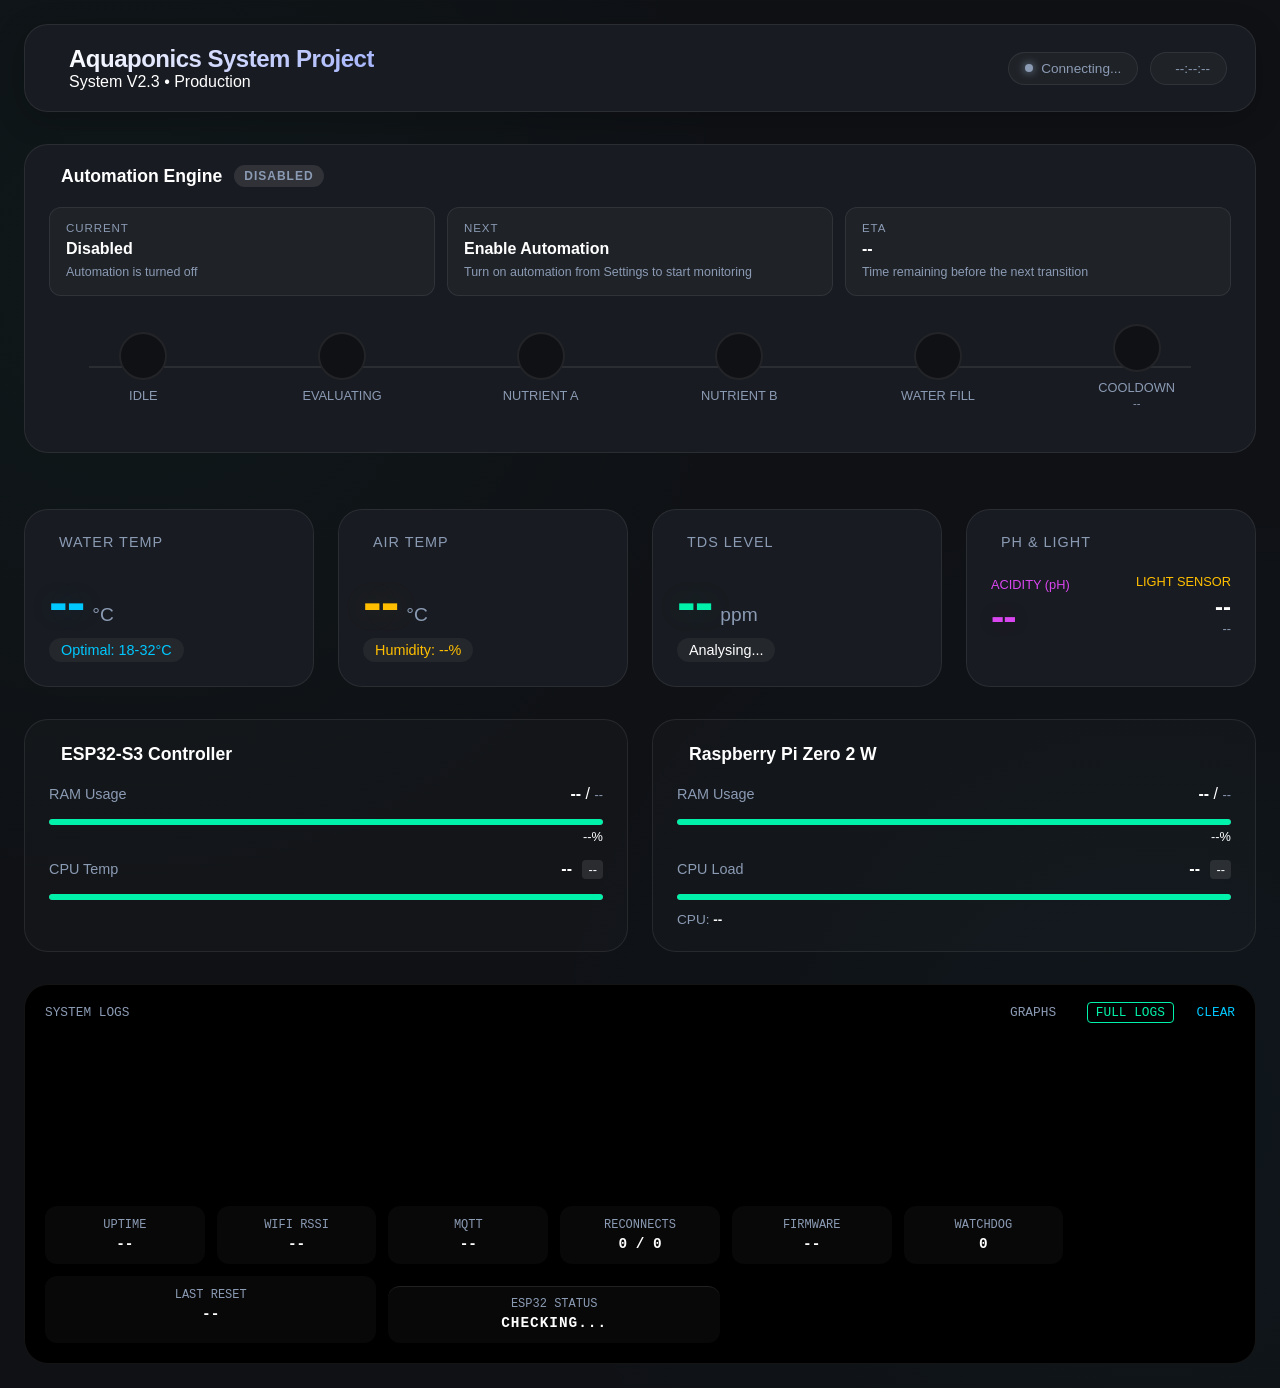
==== pi_server/index.html @ de7f785b "Enhance UI and Improve System Stability - Updated terminal.html to improve the connection bar layout" ====
<!DOCTYPE html>
<html lang="th">
  <head>
    <meta charset="UTF-8" />
    <meta name="viewport" content="width=device-width, initial-scale=1.0" />
    <title>🌿 Smart Aquaponics AI</title>
    
    <!-- PWA -->
    <link rel="manifest" href="/pwa/manifest.json">
    <meta name="theme-color" content="#00f2aa">
    <meta name="apple-mobile-web-app-capable" content="yes">
    <meta name="apple-mobile-web-app-status-bar-style" content="black-translucent">
    <link rel="apple-touch-icon" href="/pwa/icon.svg">
    
    <!-- Fonts & Icons -->
    <link href="/static/fonts/fonts.css" rel="stylesheet">
    <link rel="stylesheet" href="/static/fa/css/all.min.css">
    <!-- Socket.IO Client -->
    <script src="/static/js/socket.io.min.js"></script>

    <style>
      :root {
        /* Palette - Cyber/Modern Nature */
        --page-gutter: 24px;
        --bg-dark: #0f1115;
        --bg-panel: #181b21;
        --primary: #00f2aa;      /* Neon Green - Healthy */
        --secondary: #00c8ff;    /* Neon Blue - Water */
        --warning: #ffbf00;      /* Amber - Alert */
        --danger: #ff2a6d;       /* Pink/Red - Critical */
        --text-main: #ffffff;
        --text-muted: #8b9bb4;
        
        /* Glass Effect */
        --glass-bg: rgba(24, 27, 33, 0.7);
        --glass-border: rgba(255, 255, 255, 0.08);
        --glass-blur: 20px;
        
        /* Spacing */
        --radius: 24px;
        --radius-sm: 12px;
      }

      * {
        margin: 0;
        padding: 0;
        box-sizing: border-box;
      }

      body {
        font-family: 'Outfit', sans-serif;
        background-color: var(--bg-dark);
        background-image: 
          radial-gradient(circle at 10% 20%, rgba(0, 242, 170, 0.03) 0%, transparent 40%),
          radial-gradient(circle at 90% 80%, rgba(0, 200, 255, 0.03) 0%, transparent 40%);
        color: var(--text-main);
        min-height: 100vh;
        padding: var(--page-gutter);
        display: flex;
        flex-direction: column;
        align-items: center;
      }

      .container {
        width: 100%;
        max-width: 1400px;
        display: flex;
        flex-direction: column;
        gap: 32px;
      }

      .container > .header:first-child,
      .container > header.header:first-child {
        width: calc(100vw - (var(--page-gutter) * 2));
        max-width: none;
        margin-left: calc(50% - 50vw + var(--page-gutter));
        margin-right: calc(50% - 50vw + var(--page-gutter));
      }

      /* === Header === */
      .header {
        display: flex;
        flex-direction: column;
        padding: 0;
        background: var(--bg-panel);
        border: 1px solid var(--glass-border);
        border-radius: var(--radius);
        box-shadow: 0 8px 32px rgba(0,0,0,0.2);
        overflow: hidden;
      }

      .header-top {
        display: flex;
        justify-content: space-between;
        align-items: center;
        padding: 20px 28px;
        flex-wrap: wrap;
        gap: 16px;
      }

      .brand {
        display: flex;
        align-items: center;
        gap: 16px;
      }

      .brand i {
        font-size: 2rem;
        color: var(--primary);
        filter: drop-shadow(0 0 10px rgba(0, 242, 170, 0.4));
      }

      .brand h1 {
        font-size: 1.5rem;
        font-weight: 700;
        letter-spacing: -0.5px;
        background: linear-gradient(135deg, #fff 0%, #a5b4fc 100%);
        -webkit-background-clip: text;
        background-clip: text;
        -webkit-text-fill-color: transparent;
      }

      .status-bar {
        display: flex;
        gap: 12px;
        align-items: center;
        flex-wrap: wrap;
      }

      .status-pill {
        display: flex;
        align-items: center;
        gap: 8px;
        padding: 8px 16px;
        background: rgba(255,255,255,0.03);
        border-radius: 20px;
        border: 1px solid var(--glass-border);
        font-size: 0.85rem;
        color: var(--text-muted);
      }
      
      .status-pill strong { color: var(--text-main); }
      .ns-dl { color: #10b981; }
      .ns-ul { color: #38bdf8; }
      .ns-pg { color: #fbbf24; }
      .ns-val { font-weight: 600; color: var(--text-main); font-family: 'JetBrains Mono', monospace; font-size: 0.8rem; }

      .status-indicator {
        width: 8px;
        height: 8px;
        border-radius: 50%;
        background: var(--text-muted);
        box-shadow: 0 0 10px currentColor;
        transition: 0.3s;
      }
      .status-indicator.online { background: var(--primary); color: var(--primary); }
      .status-indicator.offline { background: var(--danger); color: var(--danger); }

      /* Nav bar styles handled by header.js */

      /* === Connect Bar === */
      .connect-bar {
        background: var(--glass-bg);
        padding: 12px;
        border-radius: var(--radius);
        display: flex;
        gap: 12px;
        max-width: 600px;
        margin: 0 auto;
        border: 1px solid var(--glass-border);
      }

      .connect-input {
        flex: 1;
        background: rgba(0,0,0,0.2);
        border: 1px solid transparent;
        border-radius: var(--radius-sm);
        padding: 12px 16px;
        color: white;
        font-family: inherit;
        transition: 0.3s;
      }
      
      .connect-input:focus {
        outline: none;
        border-color: var(--secondary);
        background: rgba(0,0,0,0.4);
      }

      .btn-connect {
        background: linear-gradient(135deg, var(--primary), #00d4ff);
        border: none;
        padding: 0 24px;
        border-radius: var(--radius-sm);
        color: #000;
        font-weight: 600;
        cursor: pointer;
        transition: 0.3s;
      }

      .btn-connect:hover {
        transform: translateY(-2px);
        box-shadow: 0 5px 15px rgba(0, 242, 170, 0.3);
      }

      /* === Main Grid === */
      .dashboard-grid {
        display: grid;
        grid-template-columns: repeat(auto-fit, minmax(280px, 1fr));
        gap: 24px;
      }

      /* === Cards === */
      .card {
        background: var(--bg-panel);
        border: 1px solid var(--glass-border);
        border-radius: var(--radius);
        padding: 24px;
        position: relative;
        overflow: hidden;
        transition: transform 0.3s, border-color 0.3s, box-shadow 0.3s;
        will-change: transform;
      }

      .card:hover {
        transform: translateY(-4px);
        border-color: rgba(255,255,255,0.15);
        box-shadow: 0 12px 40px rgba(0,0,0,0.3);
      }

      .card-header {
        display: flex;
        justify-content: space-between;
        align-items: center;
        margin-bottom: 24px;
      }

      .card-title {
        font-size: 0.9rem;
        font-weight: 500;
        color: var(--text-muted);
        text-transform: uppercase;
        letter-spacing: 1px;
        display: flex;
        align-items: center;
        gap: 10px;
      }

      .val-box {
        display: flex;
        align-items: baseline;
        gap: 8px;
        margin-bottom: 8px;
      }

      .val-main {
        font-size: 3.5rem;
        font-weight: 700;
        color: var(--text-main);
        line-height: 1;
        letter-spacing: -1px;
      }

      .val-unit {
        font-size: 1.2rem;
        color: var(--text-muted);
        font-weight: 400;
      }

      .val-sub {
        font-size: 0.9rem;
        font-weight: 500;
        padding: 4px 12px;
        border-radius: 20px;
        display: inline-block;
        background: rgba(255,255,255,0.05);
      }

      /* Specific Card Colors */
      .card.water .val-main { color: var(--secondary); text-shadow: 0 0 30px rgba(0, 200, 255, 0.2); }
      .card.air .val-main { color: var(--warning); text-shadow: 0 0 30px rgba(255, 191, 0, 0.2); }
      .card.tds .val-main { color: var(--primary); text-shadow: 0 0 30px rgba(0, 242, 170, 0.2); }
      .card.ph .val-main { color: #d946ef; text-shadow: 0 0 30px rgba(217, 70, 239, 0.2); }

      /* === Health/System Section === */
      .system-section {
        display: grid;
        grid-template-columns: repeat(auto-fit, minmax(280px, 1fr));
        gap: 24px;
      }

      .device-card {
        background: rgba(255,255,255,0.02);
        border: 1px solid var(--glass-border);
        border-radius: var(--radius);
        padding: 24px;
      }

      .device-header {
        display: flex;
        align-items: center;
        gap: 12px;
        margin-bottom: 20px;
        font-size: 1.1rem;
        font-weight: 600;
      }
      
      .esp-icon { color: var(--secondary); }
      .pi-icon { color: #d63384; }

      .stat-row {
        display: flex;
        justify-content: space-between;
        align-items: center;
        margin-bottom: 16px;
      }

      .stat-label {
        font-size: 0.9rem;
        color: var(--text-muted);
        display: flex;
        align-items: center;
        gap: 8px;
      }

      .stat-val-group {
        text-align: right;
      }

      .stat-num {
        font-weight: 600;
        font-size: 1rem;
      }

      /* Progress Bar Modern */
      .prog-track {
        background: rgba(255,255,255,0.1);
        height: 6px;
        border-radius: 10px;
        width: 100%;
        margin-top: 8px;
        overflow: hidden;
      }
      
      .prog-fill {
        height: 100%;
        border-radius: 10px;
        background: var(--primary);
        box-shadow: 0 0 10px currentColor;
        transition: width 0.6s cubic-bezier(0.4, 0, 0.2, 1);
      }
      
      .prog-fill.yellow { background: var(--warning); color: var(--warning); }
      .prog-fill.red { background: var(--danger); color: var(--danger); }

      /* === Logs === */
      .log-panel {
        background: #000;
        border: 1px solid var(--glass-border);
        border-radius: var(--radius);
        padding: 20px;
        font-family: 'JetBrains Mono', 'Consolas', monospace;
      }
      
      .log-header {
        color: var(--text-muted);
        font-size: 0.8rem;
        margin-bottom: 12px;
        display: flex;
        justify-content: space-between;
      }

      .log-content {
        height: 150px;
        overflow-y: auto;
        font-size: 0.85rem;
        display: flex;
        flex-direction: column;
        gap: 6px;
      }
      
      .log-line { border-left: 2px solid transparent; padding-left: 10px; }
      .log-line.info { border-color: var(--secondary); color: #a5f3fc; }
      .log-line.warn { border-color: var(--warning); color: #fde047; }
      .log-line.error { border-color: var(--danger); color: #fda4af; }

      /* === Mini Stats Grid === */
      .info-grid {
        display: grid;
        grid-template-columns: repeat(auto-fill, minmax(140px, 1fr));
        gap: 12px;
        margin-top: 24px;
      }

      .mini-stat {
        background: rgba(255,255,255,0.03);
        padding: 12px;
        border-radius: var(--radius-sm);
        text-align: center;
      }
      
      .mini-label { font-size: 0.75rem; color: var(--text-muted); margin-bottom: 4px; }
      .mini-val { font-weight: 600; font-size: 0.9rem; }

      /* Responsive */
      @media (max-width: 768px) {
        :root {
          --page-gutter: 12px;
        }
        body { padding: 12px; }
        .header-top { flex-direction: column; text-align: center; padding: 16px; gap: 12px; }
        .brand { justify-content: center; }
        .status-bar { justify-content: center; gap: 8px; }
        .status-pill { padding: 6px 10px; font-size: 0.78rem; }
        .connect-bar { flex-direction: column; }
        .val-main { font-size: 2.5rem; }
        .val-unit { font-size: 1rem; }
        .card { padding: 16px; border-radius: 16px; }
        .dashboard-grid { gap: 14px; }
        .system-section { gap: 14px; }
        .device-card { padding: 16px; }
        .brand h1 { font-size: 1.2rem; }
        .brand i { font-size: 1.5rem; }
        .info-grid { grid-template-columns: repeat(2, 1fr); }
        .log-panel { padding: 14px; }
      }

      /* Disabled Sensor Badge */
      .card.sensor-disabled {
        opacity: 0.5;
        filter: grayscale(50%);
      }
      
      .card.sensor-disabled::after {
        content: "DISABLED";
        position: absolute;
        top: 10px;
        right: 10px;
        background: var(--danger);
        color: #fff;
        font-size: 0.7rem;
        font-weight: 600;
        padding: 4px 8px;
        border-radius: 4px;
        text-transform: uppercase;
        letter-spacing: 1px;
      }

      /* === Workflow Widget (n8n style) === */
      .workflow-card {
        background: var(--bg-panel);
        border: 1px solid var(--glass-border);
        border-radius: var(--radius);
        padding: 20px 24px;
        margin-bottom: 24px;
        position: relative;
        overflow: hidden;
      }
      
      .workflow-header {
        display: flex;
        justify-content: space-between;
        align-items: center;
        margin-bottom: 20px;
        cursor: pointer;
      }
      
      .workflow-title {
        font-size: 1.1rem;
        font-weight: 600;
        display: flex;
        align-items: center;
        gap: 12px;
      }
      
      .workflow-title i { color: #8b5cf6; } /* Purple Automation */
      
      .workflow-status-badge {
        font-size: 0.75rem;
        padding: 4px 10px;
        border-radius: 20px;
        font-weight: 600;
        letter-spacing: 1px;
        text-transform: uppercase;
      }
      
      .ws-disabled { background: rgba(255,255,255,0.1); color: var(--text-muted); }
      .ws-active { background: rgba(139, 92, 246, 0.2); color: #c4b5fd; border: 1px solid rgba(139, 92, 246, 0.5); }
      .ws-blocked { background: rgba(251, 191, 36, 0.18); color: #fde68a; border: 1px solid rgba(251, 191, 36, 0.4); }
      .ws-idle { background: rgba(56, 189, 248, 0.14); color: #7dd3fc; border: 1px solid rgba(56, 189, 248, 0.35); }

      .workflow-summary {
        display: grid;
        grid-template-columns: repeat(auto-fit, minmax(180px, 1fr));
        gap: 12px;
        margin-bottom: 18px;
      }

      .workflow-stat {
        background: rgba(255,255,255,0.03);
        border: 1px solid var(--glass-border);
        border-radius: var(--radius-sm);
        padding: 14px 16px;
      }

      .workflow-stat-label {
        font-size: 0.72rem;
        color: var(--text-muted);
        text-transform: uppercase;
        letter-spacing: 0.08em;
        margin-bottom: 6px;
      }

      .workflow-stat-value {
        font-size: 1rem;
        font-weight: 700;
        color: var(--text-main);
      }

      .workflow-stat-sub {
        margin-top: 5px;
        font-size: 0.78rem;
        color: var(--text-muted);
        line-height: 1.45;
      }
      
      .workflow-steps {
        display: flex;
        align-items: center;
        justify-content: space-between;
        gap: 10px;
        padding: 10px 0;
        position: relative;
        transition: max-height 0.3s ease-out, opacity 0.3s;
        max-height: 200px;
        opacity: 1;
        overflow: hidden;
      }
      
      .workflow-steps.collapsed {
        max-height: 0;
        opacity: 0;
        padding: 0;
        margin: 0;
      }
      
      /* Connecting line between steps */
      .workflow-steps::before {
        content: '';
        position: absolute;
        top: 50%;
        left: 40px;
        right: 40px;
        height: 2px;
        background: var(--glass-border);
        z-index: 1;
        transform: translateY(-50%);
      }
      
      .step-node {
        position: relative;
        z-index: 2;
        display: flex;
        flex-direction: column;
        align-items: center;
        gap: 8px;
        flex: 1;
        text-align: center;
      }
      
      .step-icon {
        width: 48px;
        height: 48px;
        border-radius: 50%;
        background: var(--bg-dark);
        border: 2px solid var(--glass-border);
        display: flex;
        align-items: center;
        justify-content: center;
        font-size: 1.2rem;
        color: var(--text-muted);
        transition: all 0.3s;
      }
      
      .step-label {
        font-size: 0.8rem;
        color: var(--text-muted);
        font-weight: 500;
      }
      
      /* Active Step Animations */
      .step-node.active .step-icon {
        border-color: #8b5cf6;
        color: #c4b5fd;
        background: rgba(139, 92, 246, 0.2);
        box-shadow: 0 0 15px rgba(139, 92, 246, 0.4);
        animation: pulse-ring 2s infinite cubic-bezier(0.215, 0.61, 0.355, 1);
      }
      .step-node.active .step-label { color: #c4b5fd; font-weight: 700; }
      
      /* Completed Step */
      .step-node.done .step-icon {
        border-color: var(--primary);
        color: var(--primary);
      }
      .step-node.done .step-label { color: var(--text-main); }
      
      .workflow-reason {
        font-size: 0.8rem;
        color: var(--warning);
        text-align: center;
        margin-top: 12px;
        font-style: italic;
      }
      
      @keyframes pulse-ring {
        0% { box-shadow: 0 0 0 0 rgba(139, 92, 246, 0.5); }
        70% { box-shadow: 0 0 0 15px rgba(139, 92, 246, 0); }
        100% { box-shadow: 0 0 0 0 rgba(139, 92, 246, 0); }
      }
      
      @media (max-width: 600px) {
        .step-label { font-size: 0.65rem; }
        .step-icon { width: 36px; height: 36px; font-size: 0.9rem; }
        .workflow-steps::before { left: 20px; right: 20px; }
      }
    </style>
    <!-- Shared Header (nav + logout) -->
    <link href="/base.css" rel="stylesheet">
    <script src="/header.js"></script>
  </head>
  <body>
    <div class="container">
      
      <!-- Header -->
      <header class="header">
        <div class="header-top">
          <div class="brand">
            <i class="fa-solid fa-leaf"></i>
            <div>
              <h1 id="deviceName">Aquaponics System Project</h1>
              <div class="subtitle">System V2.3 • Production</div>
            </div>
          </div>

          <div class="status-bar">
            <div class="status-pill">
              <div class="status-indicator" id="statusDot"></div>
              <span id="statusText">Connecting...</span>
            </div>
            <div class="status-pill">
              <i class="fa-solid fa-clock"></i>
              <span id="lastUpdate">--:--:--</span>
            </div>
          </div>
        </div>
        <!-- Nav bar injected by header.js -->
      </header>



      <!-- Automation Workflow Tracker -->
      <div class="workflow-card" id="workflowModule">
        <div class="workflow-header" onclick="toggleWorkflow()">
          <div class="workflow-title">
            <i class="fa-solid fa-wand-magic-sparkles" id="wfIcon"></i>
            Automation Engine
            <span class="workflow-status-badge ws-disabled" id="autoStatusBadge">DISABLED</span>
          </div>
          <i class="fa-solid fa-chevron-up" id="wfToggleIcon" style="color: var(--text-muted); transition: transform 0.3s;"></i>
        </div>

        <div class="workflow-summary">
          <div class="workflow-stat">
            <div class="workflow-stat-label">Current</div>
            <div class="workflow-stat-value" id="wfCurrentState">Disabled</div>
            <div class="workflow-stat-sub" id="wfCurrentSub">Automation is turned off</div>
          </div>
          <div class="workflow-stat">
            <div class="workflow-stat-label">Next</div>
            <div class="workflow-stat-value" id="wfNextState">Enable Automation</div>
            <div class="workflow-stat-sub" id="wfNextSub">Turn on automation from Settings to start monitoring</div>
          </div>
          <div class="workflow-stat">
            <div class="workflow-stat-label">ETA</div>
            <div class="workflow-stat-value" id="wfEta">--</div>
            <div class="workflow-stat-sub" id="wfEtaSub">Time remaining before the next transition</div>
          </div>
        </div>
        
        <div class="workflow-steps" id="workflowSteps">
          <div class="step-node" id="step-id-idle">
            <div class="step-icon"><i class="fa-regular fa-eye"></i></div>
            <div class="step-label">IDLE</div>
          </div>

          <!-- Step 1: Evaluating -->
          <div class="step-node" id="step-id-eval">
            <div class="step-icon"><i class="fa-solid fa-magnifying-glass-chart"></i></div>
            <div class="step-label">EVALUATING</div>
          </div>
          
          <!-- Step 2: Dosing A -->
          <div class="step-node" id="step-id-dose-a">
            <div class="step-icon"><i class="fa-solid fa-flask-vial"></i></div>
            <div class="step-label">NUTRIENT A</div>
          </div>
          
          <!-- Step 3: Dosing B -->
          <div class="step-node" id="step-id-dose-b">
            <div class="step-icon"><i class="fa-solid fa-vial"></i></div>
            <div class="step-label">NUTRIENT B</div>
          </div>
          
          <!-- Step 4: Water Dosing (if needed) -->
          <div class="step-node" id="step-id-water">
            <div class="step-icon"><i class="fa-solid fa-faucet-drip"></i></div>
            <div class="step-label">WATER FILL</div>
          </div>
          
          <!-- Step 5: Cooldown -->
          <div class="step-node" id="step-id-cooldown">
            <div class="step-icon"><i class="fa-solid fa-hourglass-half"></i></div>
            <div class="step-label">COOLDOWN<br><span id="wfCooldownTime" style="font-size: 0.7rem; font-weight: normal; color: var(--text-muted);">--</span></div>
          </div>
        </div>
        
        <div class="workflow-reason" id="workflowReason"></div>
      </div>

      <!-- Main Sensors -->
      <div class="dashboard-grid">
        
        <!-- Water Temp -->
        <div class="card water" id="card-water">
          <div class="card-header">
            <div class="card-title"><i class="fa-solid fa-water"></i> Water Temp</div>
            <i class="fa-solid fa-ellipsis" style="color: var(--text-muted)"></i>
          </div>
          <div class="val-box">
            <div class="val-main" id="waterTemp">--</div>
            <div class="val-unit">°C</div>
          </div>
          <div class="val-sub" style="color: var(--secondary)">Optimal: 18-32°C</div>
        </div>

        <!-- Air Temp -->
        <div class="card air" id="card-air">
          <div class="card-header">
            <div class="card-title"><i class="fa-solid fa-temperature-half"></i> Air Temp</div>
            <i class="fa-solid fa-ellipsis" style="color: var(--text-muted)"></i>
          </div>
          <div class="val-box">
            <div class="val-main" id="airTemp">--</div>
            <div class="val-unit">°C</div>
          </div>
          <div class="val-sub" style="color: var(--warning)">Humidity: <span id="humidity">--</span><span class="unit">%</span></div>
        </div>

        <!-- TDS -->
        <div class="card tds" id="card-tds">
          <div class="card-header">
            <div class="card-title"><i class="fa-solid fa-vial"></i> TDS Level</div>
            <i class="fa-solid fa-ellipsis" style="color: var(--text-muted)"></i>
          </div>
          <div class="val-box">
            <div class="val-main" id="tds">--</div>
            <div class="val-unit">ppm</div>
          </div>
          <div class="val-sub" id="tdsQuality">Analysing...</div>
        </div>

        <!-- pH & Light (Combined for balance) -->
        <div class="card ph" id="card-phlight">
            <div class="card-header">
              <div class="card-title"><i class="fa-solid fa-flask"></i> pH & Light</div>
              <i class="fa-solid fa-ellipsis" style="color: var(--text-muted)"></i>
            </div>
            <div style="display: flex; justify-content: space-between; align-items: flex-end;">
                <div>
                   <div style="font-size: 0.8rem; color: #d946ef; margin-bottom: 4px;">ACIDITY (pH)</div>
                   <div class="val-main" id="ph" style="font-size: 2.5rem;">--</div>
                </div>
                <div style="text-align: right;">
                    <div style="font-size: 0.8rem; color: var(--warning); margin-bottom: 4px;">LIGHT SENSOR</div>
                    <div style="font-size: 1.5rem; font-weight: 700;" id="light">--</div>
                    <div id="lightState" style="font-size: 0.8rem; color: var(--text-muted);">--</div>
                </div>
            </div>
        </div>

      </div>

      <!-- Health Monitors -->
      <div class="system-section">
        
        <!-- ESP32 -->
        <div class="device-card">
          <div class="device-header">
            <i class="fa-solid fa-microchip esp-icon"></i>
            ESP32-S3 Controller
          </div>
          
          <!-- RAM -->
          <div class="stat-row">
            <div class="stat-label">RAM Usage</div>
            <div class="stat-val-group">
                <span id="espRamUsed" class="stat-num">--</span> / <span id="espRamTotal" style="color: var(--text-muted); font-size: 0.8rem;">--</span>
            </div>
          </div>
          <div class="prog-track"><div id="espRamBar" class="prog-fill"></div></div>
          <div style="text-align: right; font-size: 0.8rem; margin-top: 4px;" id="espRamPercent">--%</div>

          <div style="height: 16px;"></div>

          <!-- Temp -->
          <div class="stat-row">
            <div class="stat-label">CPU Temp</div>
            <div class="stat-val-group">
                <span id="espCpuTemp" class="stat-num">--</span>
                <span id="espCpuState" style="font-size: 0.8rem; background: rgba(255,255,255,0.1); padding: 2px 6px; border-radius: 4px; margin-left: 6px;">--</span>
            </div>
          </div>
          <div class="prog-track"><div id="espCpuBar" class="prog-fill"></div></div>
        </div>

        <!-- Pi -->
        <div class="device-card">
           <div class="device-header">
            <i class="fa-brands fa-raspberry-pi pi-icon"></i>
            Raspberry Pi Zero 2 W
          </div>

          <!-- RAM -->
          <div class="stat-row">
            <div class="stat-label">RAM Usage</div>
            <div class="stat-val-group">
                <span id="piRamUsed" class="stat-num">--</span> / <span id="piRamTotal" style="color: var(--text-muted); font-size: 0.8rem;">--</span>
            </div>
          </div>
          <div class="prog-track"><div id="piRamBar" class="prog-fill"></div></div>
          <div style="text-align: right; font-size: 0.8rem; margin-top: 4px;" id="piRamPercent">--%</div>

          <div style="height: 16px;"></div>

          <!-- Load -->
          <div class="stat-row">
            <div class="stat-label">CPU Load</div>
            <div class="stat-val-group">
                <span id="piCpuLoad" class="stat-num">--</span>
                <span id="piLoadState" style="font-size: 0.8rem; background: rgba(255,255,255,0.1); padding: 2px 6px; border-radius: 4px; margin-left: 6px;">--</span>
            </div>
          </div>
          <div class="prog-track"><div id="piLoadBar" class="prog-fill"></div></div>
          
          <!-- Temp (Hidden Bar, just value) -->
           <div style="margin-top: 12px; display: flex; justify-content: space-between; font-size: 0.85rem; color: var(--text-muted);">
              <span><i class="fa-solid fa-thermometer"></i> CPU: <strong style="color: var(--text-main);" id="piCpuTemp">--</strong></span>
              <div id="piTempBar" style="display:none"></div> <!-- Keep ID for JS compatibility -->
           </div>
        </div>

      </div>

      <!-- Logs & Info -->
      <div class="log-panel">
        <div class="log-header">
            <span><i class="fa-solid fa-terminal"></i> SYSTEM LOGS</span>
            <div>
                 <a href="/graphs_view" style="color: var(--accent); text-decoration: none; font-size: 0.8rem; margin-right: 15px; cursor: pointer; border: 1px solid var(--accent); padding: 2px 8px; border-radius: 4px;"><i class="fas fa-chart-line"></i> GRAPHS</a>
                <a href="/logs_view" style="color: var(--primary); text-decoration: none; font-size: 0.8rem; margin-right: 15px; cursor: pointer; border: 1px solid var(--primary); padding: 2px 8px; border-radius: 4px;">FULL LOGS</a>
                <span onclick="document.getElementById('logContainer').innerHTML=''" style="cursor: pointer; color: var(--secondary)">CLEAR</span>
            </div>
        </div>
        <div class="log-content" id="logContainer">
            <!-- Logs go here -->
        </div>

        <!-- Mini Stats Grid under logs -->
        <div class="info-grid">
            <div class="mini-stat">
                <div class="mini-label">UPTIME</div>
                <div class="mini-val" id="uptime">--</div>
            </div>
            <div class="mini-stat">
                <div class="mini-label">WIFI RSSI</div>
                <div class="mini-val" id="rssi">--</div>
            </div>
            <div class="mini-stat">
                <div class="mini-label">MQTT</div>
                <div class="mini-val" id="mqttStatus">--</div>
            </div>
             <div class="mini-stat">
                <div class="mini-label">RECONNECTS</div>
                <div class="mini-val"><span id="wifiReconnects">0</span> / <span id="mqttReconnects">0</span></div>
            </div>
            <div class="mini-stat">
                <div class="mini-label">FIRMWARE</div>
                <div class="mini-val" id="firmware">--</div>
            </div>
             <div class="mini-stat">
                <div class="mini-label">WATCHDOG</div>
                <div class="mini-val" id="watchdogResets">0</div>
            </div>
            <div class="mini-stat" style="grid-column: span 2;">
                <div class="mini-label">LAST RESET</div>
                <div class="mini-val" id="resetReason">--</div>
            </div>
            <!-- Hidden elements to keep JS happy if not used in UI but req by Update func -->
            <div id="freeHeap" style="display:none"></div> 
            
            <div class="mini-stat" style="grid-column: span 2; margin-top: 10px; border-top: 1px solid rgba(255,255,255,0.1); padding-top: 10px;">
                <div class="mini-label">ESP32 STATUS</div>
                <div class="mini-val" id="espStatus" style="letter-spacing: 1px;">CHECKING...</div>
            </div>
        </div>
      </div>

    </div>

    <script>
       // ============================================
       // Dashboard — WebSocket Mode (SocketIO)
       // ============================================

      let wasOnline = false;
      let lastMqttStatus = null;
      
      const THRESHOLDS = {
        ph: { min: 6.0, max: 8.5, name: "pH" },
        water_temp: { min: 18, max: 32, name: "อุณหภูมิน้ำ" },
        air_temp: { min: 15, max: 40, name: "อุณหภูมิอากาศ" },
        humidity: { min: 40, max: 90, name: "ความชื้น" },
        tds: { min: 200, max: 1500, name: "TDS" }
      };
      
      function formatBytes(bytes, decimals = 2) {
        if (!+bytes) return '0 Bytes';
        const k = 1024;
        const dm = decimals < 0 ? 0 : decimals;
        const sizes = ['Bytes', 'KB', 'MB', 'GB', 'TB'];
        const i = Math.floor(Math.log(bytes) / Math.log(k));
        return `${parseFloat((bytes / Math.pow(k, i)).toFixed(dm))} ${sizes[i]}`;
      }

      function formatUptime(seconds) {
        const d = Math.floor(seconds / (3600 * 24));
        const h = Math.floor((seconds % (3600 * 24)) / 3600);
        const m = Math.floor((seconds % 3600) / 60);
        const s = Math.floor(seconds % 60);
        return `${d}d ${h}h ${m}m ${s}s`;
      }

      function formatEta(seconds) {
        if (seconds === null || seconds === undefined || seconds <= 0) return '--';
        if (seconds < 60) return `${seconds}s`;
        const minutes = Math.floor(seconds / 60);
        const remaining = seconds % 60;
        return remaining > 0 ? `${minutes}m ${remaining}s` : `${minutes}m`;
      }

      function prettifyWorkflowState(state) {
        const labels = {
          DISABLED: "Disabled",
          IDLE: "Idle / Monitoring",
          EVALUATING: "Evaluating",
          DOSING_A: "Dosing Nutrient A",
          DOSING_B: "Dosing Nutrient B",
          WATER_FILL: "Water Fill",
          COOLDOWN: "Cooldown",
          ENABLE_AUTOMATION: "Enable Automation",
          WAIT_CLEAR_CONDITION: "Wait for Clear Condition",
          WAIT_CIRCULATION: "Wait for Circulation",
          WAIT_REFILL_COMPLETE: "Wait for Refill Complete",
          WAIT_HW_TEST_END: "Wait for HW Test End",
          UNKNOWN: "Unknown"
        };
        return labels[state] || state || "Unknown";
      }

      function addLog(type, message) {
        const container = document.getElementById("logContainer");
        const entry = document.createElement("div");
        entry.className = `log-line ${type}`;
        const time = new Date().toLocaleTimeString("en-US", {hour12: false});
        entry.innerHTML = `<span style="opacity: 0.5; margin-right: 8px;">[${time}]</span> ${message}`;
        container.prepend(entry);
        while (container.children.length > 50) {
            container.removeChild(container.lastChild);
        }
      }

      function getTdsQuality(tds) {
        if (tds === null || tds === undefined || tds < 0) return "--";
        if (tds <= 50)   return "Excellent (RO/Distilled)";
        if (tds <= 150)  return "Good (Drinking)";
        if (tds <= 300)  return "Standard (Tap)";
        if (tds <= 500)  return "Ideal for Plants";
        if (tds <= 1000) return "High mineral content";
        if (tds <= 2000) return "Brackish Water";
        return "Contaminated!";
      }

      // === WebSocket (SocketIO) ===
      const socket = io({ transports: ['websocket', 'polling'] });

      socket.on('connect', function() {
        console.log('🔌 WebSocket connected');
        setOnline(true);
        wasOnline = true;
        addLog('info', 'WebSocket connected');
      });

      socket.on('disconnect', function() {
        console.log('🔌 WebSocket disconnected');
        if (wasOnline) addLog('error', 'WebSocket disconnected');
        setOnline(false);
      });

      socket.on('dashboard_update', function(data) {
        if (data.sensors) updateSensors(data.sensors);
        if (data.health)  updateHealth(data.health);
        if (data.info)    updateInfo(data.info);
        if (data.logs)    updateLogs(data.logs);

        setOnline(true);
        wasOnline = true;
      });

      // Fetch settings (device name, sensor disabled state)
      // Only needed occasionally — not real-time data
      async function fetchSettings() {
        try {
          const res = await fetch('/api/settings');
          if (res.ok) {
            const settings = await res.json();
            if (settings.display?.device_name) {
              document.getElementById('deviceName').textContent = settings.display.device_name;
            }
            if (settings.sensor_config) {
              updateSensorDisabledState(settings.sensor_config);
            }
          }
        } catch(e) {}
      }
      fetchSettings();
      setInterval(fetchSettings, 30000); // Refresh settings every 30s

      let lastLogsHash = "";

      function updateLogs(logs) {
          const container = document.getElementById("logContainer");
          const currentLogsHash = JSON.stringify(logs);
          if (currentLogsHash === lastLogsHash) return;
          lastLogsHash = currentLogsHash;

          const newHtml = logs.map(log => {
              let type = "";
              if(log.includes("[ERROR]") || log.includes("❌")) type = "error";
              else if(log.includes("[WARN]") || log.includes("⚠️")) type = "warn";
              else if(log.includes("[INFO]") || log.includes("✅")) type = "info";
              
              const safeLog = log.replace(/</g, "&lt;").replace(/>/g, "&gt;");
              return `<div class="log-line ${type}">${safeLog}</div>`;
          }).join("");
          
          container.innerHTML = newHtml;
      }

      function updateSensors(data) {
        document.getElementById("waterTemp").innerText = data.water_temp != null ? data.water_temp.toFixed(1) : "--";
        document.getElementById("airTemp").innerText = data.air_temp != null ? data.air_temp.toFixed(1) : "--";
        document.getElementById("humidity").innerText = data.humidity != null ? data.humidity.toFixed(1) : "--";
        document.getElementById("tds").innerText = data.tds != null ? data.tds.toFixed(0) : "--";
        document.getElementById("ph").innerText = data.ph != null ? data.ph.toFixed(2) : "--";
        document.getElementById("light").innerText = data.light != null ? data.light.toFixed(0) + " lux" : "--";
        
        document.getElementById("tdsQuality").textContent = getTdsQuality(data.tds);
        document.getElementById("lightState").textContent = data.light_state ? "DAY MODE" : "NIGHT MODE";
        document.getElementById("lastUpdate").textContent = new Date().toLocaleTimeString("en-US", {hour12: false});
        
        updateWorkflow(data);
      }

      function toggleWorkflow() {
        const steps = document.getElementById("workflowSteps");
        const icon = document.getElementById("wfToggleIcon");
        if (steps.classList.contains("collapsed")) {
          steps.classList.remove("collapsed");
          icon.style.transform = "rotate(0deg)";
        } else {
          steps.classList.add("collapsed");
          icon.style.transform = "rotate(-180deg)";
        }
      }

      function updateWorkflow(data) {
        // Safe check
        if (data.auto_enabled === undefined) return;
        
        const enabled = data.auto_enabled;
        const state = data.auto_state || "IDLE";
        const nextState = data.auto_next_state || "UNKNOWN";
        const reason = data.auto_reason || "";
        const timeLeft = data.auto_time_left || 0;
        const isBlocked = enabled && state === "IDLE" && reason.startsWith("Blocked");
        
        const badge = document.getElementById("autoStatusBadge");
        const currentStateEl = document.getElementById("wfCurrentState");
        const currentSubEl = document.getElementById("wfCurrentSub");
        const nextStateEl = document.getElementById("wfNextState");
        const nextSubEl = document.getElementById("wfNextSub");
        const etaEl = document.getElementById("wfEta");
        const etaSubEl = document.getElementById("wfEtaSub");
        const reasonEl = document.getElementById("workflowReason");

        const stepMap = {
          IDLE: "step-id-idle",
          EVALUATING: "step-id-eval",
          DOSING_A: "step-id-dose-a",
          DOSING_B: "step-id-dose-b",
          WATER_FILL: "step-id-water",
          COOLDOWN: "step-id-cooldown"
        };

        const allSteps = ["step-id-idle", "step-id-eval", "step-id-dose-a", "step-id-dose-b", "step-id-water", "step-id-cooldown"];
        allSteps.forEach(id => {
          const node = document.getElementById(id);
          if (node) node.className = "step-node";
        });

        function markSteps(completedIds, activeId) {
          completedIds.forEach(id => {
            const node = document.getElementById(id);
            if (node) node.className = "step-node done";
          });
          if (activeId) {
            const node = document.getElementById(activeId);
            if (node) node.className = "step-node active";
          }
        }

        function setSummary(current, currentSub, next, nextSub, etaValue, etaSub) {
          currentStateEl.textContent = current;
          currentSubEl.textContent = currentSub;
          nextStateEl.textContent = next;
          nextSubEl.textContent = nextSub;
          etaEl.textContent = etaValue;
          etaSubEl.textContent = etaSub;
        }
        
        if (!enabled) {
          badge.className = "workflow-status-badge ws-disabled";
          badge.textContent = "DISABLED";
          reasonEl.textContent = "Automation is currently turned off in Settings.";
          reasonEl.style.color = "var(--text-muted)";
          setSummary(
            "Disabled",
            "Automation will not evaluate or dose anything",
            prettifyWorkflowState(nextState),
            "Turn on automation from Settings to start monitoring TDS",
            "--",
            "No active transition while disabled"
          );
          document.getElementById("wfCooldownTime").textContent = "--";
          // Collapse by default if disabled
          if (!document.getElementById("workflowSteps").classList.contains("collapsed")) {
             toggleWorkflow();
          }
          return;
        }
        
        // Ensure it's expanded when running
        if (state !== "IDLE" && document.getElementById("workflowSteps").classList.contains("collapsed")) {
            toggleWorkflow();
        }

        document.getElementById("wfCooldownTime").textContent = "--";
        reasonEl.textContent = reason;
        reasonEl.style.color = reason ? "var(--warning)" : "transparent";

        if (isBlocked) {
          badge.className = "workflow-status-badge ws-blocked";
          badge.textContent = "BLOCKED";
          markSteps([], stepMap.IDLE);
          setSummary(
            "Idle (Blocked)",
            "Automation is paused by a safety interlock",
            prettifyWorkflowState(nextState),
            "The system will resume automatically after the blocking condition clears",
            "--",
            "No countdown while blocked"
          );
          return;
        }

        if (state === "IDLE") {
          badge.className = "workflow-status-badge ws-idle";
          badge.textContent = "MONITORING";
          markSteps([], stepMap.IDLE);
          setSummary(
            "Idle / Monitoring",
            "Watching sensor values and waiting for the next evaluation cycle",
            prettifyWorkflowState(nextState),
            "The controller will check whether nutrient dosing is needed",
            formatEta(timeLeft),
            "Time until the next automatic sensor evaluation"
          );
          return;
        }

        badge.className = "workflow-status-badge ws-active";
        badge.textContent = "ACTIVE";

        switch (state) {
          case "EVALUATING":
            markSteps([stepMap.IDLE], stepMap.EVALUATING);
            setSummary(
              "Evaluating",
              "Checking the latest readings against the configured automation target",
              prettifyWorkflowState(nextState),
              "If TDS is low the next step is Nutrient A, otherwise the system returns to monitoring",
              "--",
              "Evaluation happens immediately in this state"
            );
            break;

          case "DOSING_A":
            markSteps([stepMap.IDLE, stepMap.EVALUATING], stepMap.DOSING_A);
            setSummary(
              "Dosing Nutrient A",
              "Pump A is running to raise TDS toward the target",
              prettifyWorkflowState(nextState),
              "After Nutrient A finishes, the system continues with Nutrient B",
              formatEta(timeLeft),
              "Time remaining before switching to Nutrient B"
            );
            break;

          case "DOSING_B":
            markSteps([stepMap.IDLE, stepMap.EVALUATING, stepMap.DOSING_A], stepMap.DOSING_B);
            setSummary(
              "Dosing Nutrient B",
              "Pump B is running to complete the nutrient dosing cycle",
              prettifyWorkflowState(nextState),
              "After this dose finishes the system waits for nutrients to mix",
              formatEta(timeLeft),
              "Time remaining before entering cooldown"
            );
            break;

          case "WATER_FILL":
            markSteps([stepMap.IDLE, stepMap.EVALUATING], stepMap.WATER_FILL);
            setSummary(
              "Water Fill",
              "Automation is currently in the water fill phase",
              prettifyWorkflowState(nextState),
              "After water fill completes the system should either stabilize or return to monitoring",
              formatEta(timeLeft),
              "Time remaining for this phase if available"
            );
            break;

          case "COOLDOWN":
            markSteps([stepMap.IDLE, stepMap.EVALUATING, stepMap.DOSING_A, stepMap.DOSING_B], stepMap.COOLDOWN);
            setSummary(
              "Cooldown",
              "Waiting for nutrients to disperse before the next evaluation",
              prettifyWorkflowState(nextState),
              "When cooldown finishes the controller resumes normal monitoring",
              formatEta(timeLeft),
              "Time remaining before monitoring resumes"
            );
            document.getElementById("wfCooldownTime").textContent = formatEta(timeLeft);
            break;

          default:
            markSteps([], null);
            setSummary(
              state,
              "Received an unknown automation state from the controller",
              "Unknown",
              "Check firmware and dashboard mapping for this state",
              formatEta(timeLeft),
              "No transition estimate available"
            );
            break;
        }
      }

      function updateSensorDisabledState(sensorConfig) {
        if (!sensorConfig) return;
        const toggleCard = (cardId, isEnabled) => {
          const card = document.getElementById(cardId);
          if (card) {
            if (isEnabled === false) card.classList.add("sensor-disabled");
            else card.classList.remove("sensor-disabled");
          }
        };
        toggleCard("card-water", sensorConfig.water);
        toggleCard("card-air", sensorConfig.air);
        toggleCard("card-tds", sensorConfig.tds);
        const phLightEnabled = (sensorConfig.ph !== false) && (sensorConfig.light !== false);
        toggleCard("card-phlight", phLightEnabled);
      }

      function updateHealth(data) {
        document.getElementById("uptime").innerText = formatUptime(data.uptime_sec);
        document.getElementById("rssi").innerText = data.wifi_rssi + " dBm";

        // MQTT Status
        const mqttEl = document.getElementById("mqttStatus");
        mqttEl.innerHTML = data.mqtt_connected
          ? '<span style="color:var(--primary)">ONLINE</span>'
          : '<span style="color:var(--danger)">OFFLINE</span>';

        // ESP32 Heartbeat Status
        const espStatEl = document.getElementById("espStatus");
        if(data.esp_status === "ONLINE") {
            espStatEl.innerHTML = '<span style="color:var(--primary); font-weight:bold;"><i class="fas fa-check-circle"></i> ONLINE</span>';
        } else {
            espStatEl.innerHTML = '<span style="color:var(--danger); font-weight:bold;"><i class="fas fa-exclamation-triangle"></i> OFFLINE</span>';
        }

        // === ESP32 ===
        const espFreeHeap = data.free_heap || 0;
        const espHeapSize = data.heap_size || 327680;
        const espRamUsed = espHeapSize - espFreeHeap;
        const espRamPercent = espHeapSize > 0 ? (espRamUsed / espHeapSize) * 100 : 0;
        const espCpuTemp = data.cpu_temp || 0;
        
        document.getElementById("espRamPercent").textContent = espRamPercent.toFixed(1) + "%";
        document.getElementById("espRamUsed").textContent = formatBytes(espRamUsed);
        document.getElementById("espRamTotal").textContent = formatBytes(espHeapSize);
        
        const espRamBar = document.getElementById("espRamBar");
        espRamBar.style.width = espRamPercent + "%";
        espRamBar.className = "prog-fill " + (espRamPercent > 90 ? "red" : espRamPercent > 70 ? "yellow" : "");

        document.getElementById("espCpuTemp").textContent = espCpuTemp.toFixed(1) + "°C";
        document.getElementById("espCpuState").textContent = espCpuTemp > 60 ? "Hot" : "Normal";
        
        const espCpuBar = document.getElementById("espCpuBar");
        const espTempPercent = (espCpuTemp / 85) * 100;
        espCpuBar.style.width = Math.min(espTempPercent, 100) + "%";
        espCpuBar.className = "prog-fill " + (espCpuTemp > 80 ? "red" : espCpuTemp > 60 ? "yellow" : "");

        // === Pi ===
        const piRamPercent = data.pi_ram_percent || 0;
        const piRamUsed = data.pi_ram_used || 0;
        const piRamTotal = data.pi_ram_total || 0;
        const piTemp = data.pi_temp || 0;
        const piCpuPercent = data.pi_cpu_percent || 0;
        
        document.getElementById("piRamPercent").textContent = piRamPercent.toFixed(1) + "%";
        document.getElementById("piRamUsed").textContent = formatBytes(piRamUsed);
        document.getElementById("piRamTotal").textContent = formatBytes(piRamTotal);
        
        const piRamBar = document.getElementById("piRamBar");
        piRamBar.style.width = piRamPercent + "%";
        piRamBar.className = "prog-fill " + (piRamPercent > 90 ? "red" : piRamPercent > 70 ? "yellow" : "");

        document.getElementById("piCpuTemp").textContent = piTemp.toFixed(1) + "°C";
        document.getElementById("piCpuLoad").textContent = piCpuPercent.toFixed(1) + "%";
        document.getElementById("piLoadState").textContent = piCpuPercent > 80 ? "Heavy" : piCpuPercent > 30 ? "Moderate" : "Idle";
        
        const piLoadBar = document.getElementById("piLoadBar");
        piLoadBar.style.width = piCpuPercent + "%";
        piLoadBar.className = "prog-fill " + (piCpuPercent > 90 ? "red" : piCpuPercent > 70 ? "yellow" : "");

        // === System ===
        document.getElementById("wifiReconnects").textContent = data.wifi_reconnects || 0;
        document.getElementById("mqttReconnects").textContent = data.mqtt_reconnects || 0;
        document.getElementById("watchdogResets").textContent = data.watchdog_resets || 0;
        document.getElementById("resetReason").textContent = data.reset_reason || "Unknown";
        
        const mqttConnected = data.mqtt_connected;
        if (lastMqttStatus !== null && lastMqttStatus !== mqttConnected) {
          if (mqttConnected) addLog("info", "MQTT Reconnected");
          else addLog("warn", "MQTT Disconnected");
        }
        lastMqttStatus = mqttConnected;
        document.getElementById("mqttStatus").textContent = mqttConnected ? "Online" : "Offline";
      }

      function updateInfo(data) {
        document.getElementById("firmware").textContent = data.firmware;
      }

      function setOnline(online) {
        const dot = document.getElementById("statusDot");
        const text = document.getElementById("statusText");
        if (online) {
          dot.classList.add("online");
          dot.classList.remove("offline");
          text.textContent = "System Online";
        } else {
          dot.classList.remove("online");
          dot.classList.add("offline");
          text.textContent = "Disconnected";
        }
      }
    </script>
    
    <!-- PWA Service Worker Registration -->
    <script>
      if ('serviceWorker' in navigator) {
        window.addEventListener('load', () => {
          navigator.serviceWorker.register('/pwa/sw.js')
            .then(reg => console.log('[PWA] Service Worker registered'))
            .catch(err => console.log('[PWA] SW registration failed:', err));
        });
      }
    </script>
  </body>
</html>
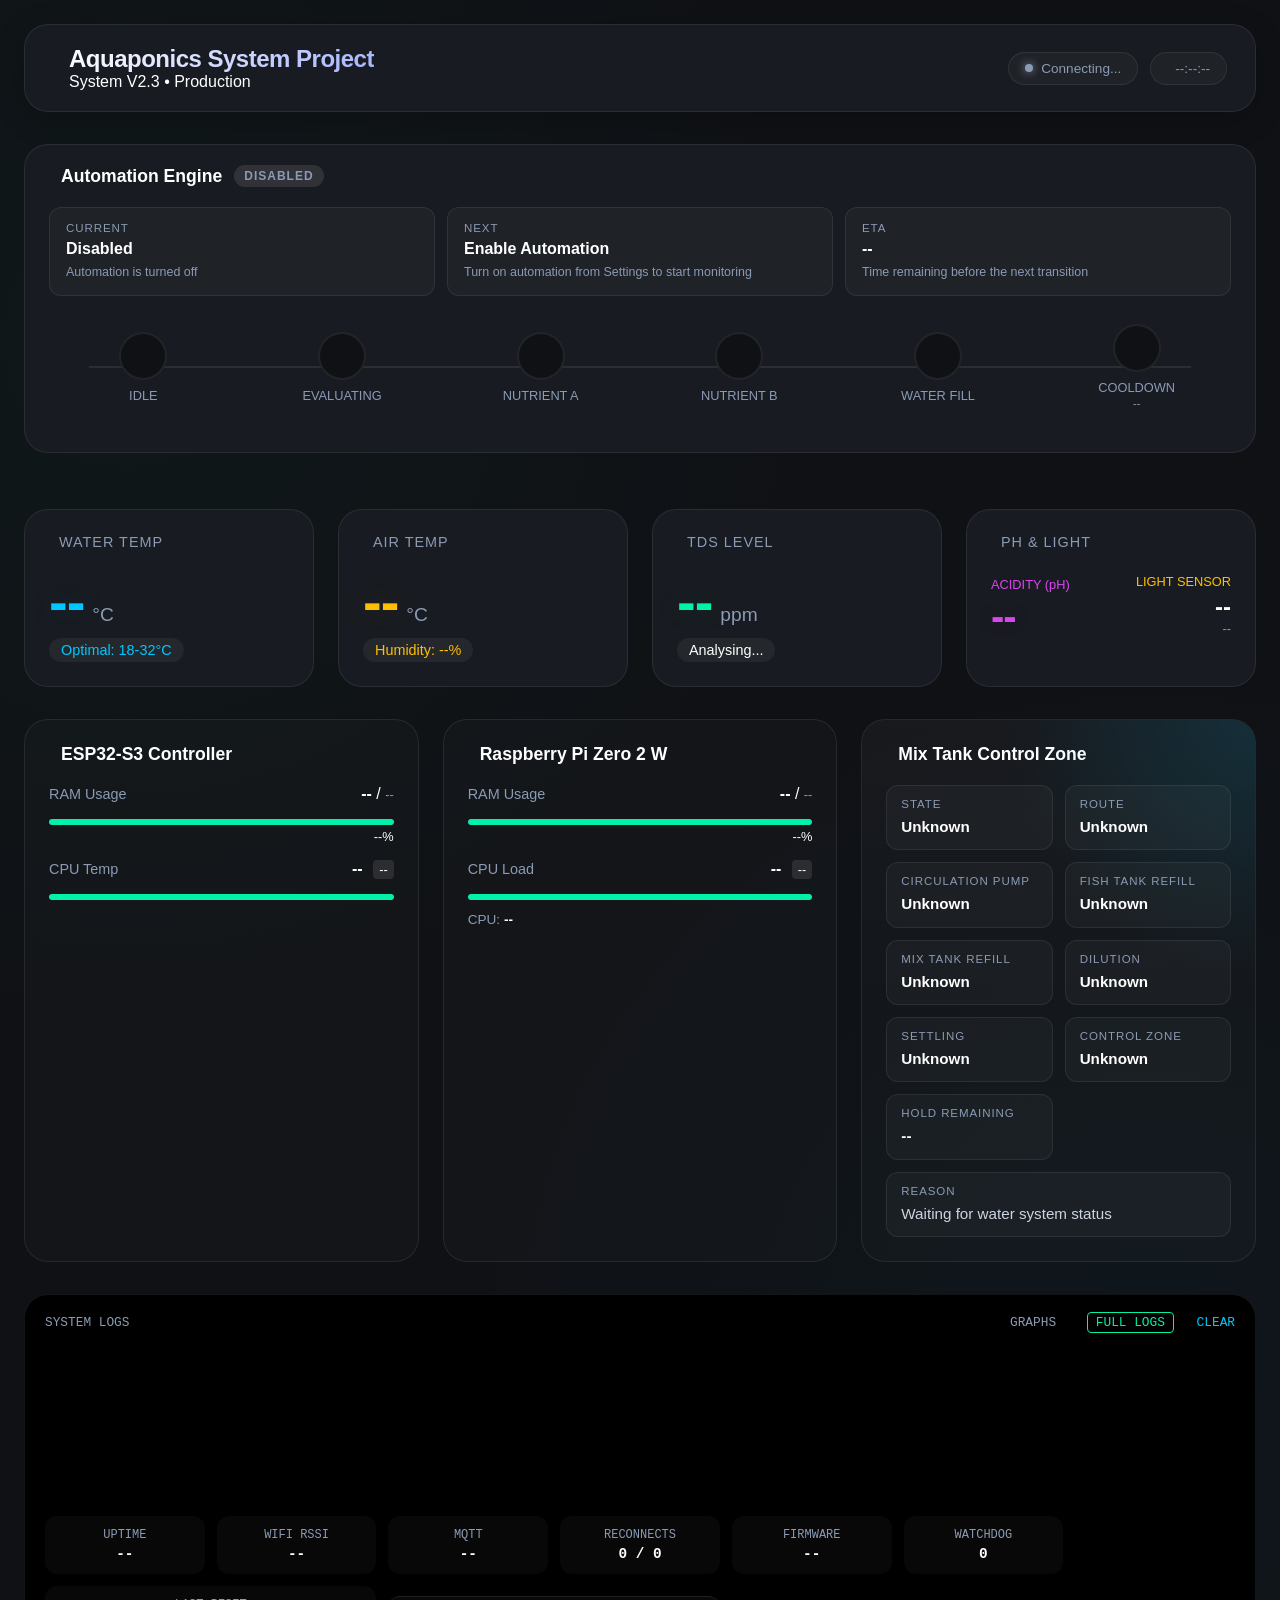
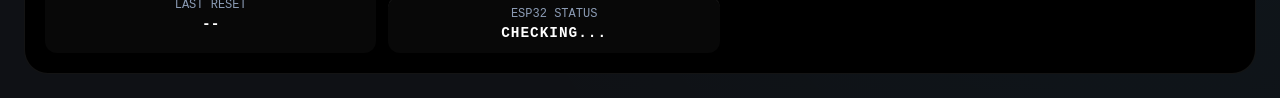
==== commit a4579124: "feat: Implement water zone control and status updates - Added a new water zone card in the UI to dis" ====
--- a/pi_server/index.html
+++ b/pi_server/index.html
@@ -330,6 +330,59 @@
       .stat-num {
         font-weight: 600;
         font-size: 1rem;
+      }
+
+      .water-zone-card {
+        position: relative;
+        overflow: hidden;
+      }
+
+      .water-zone-card::before {
+        content: "";
+        position: absolute;
+        inset: 0;
+        background:
+          radial-gradient(circle at top right, rgba(0, 200, 255, 0.12), transparent 38%),
+          linear-gradient(180deg, rgba(255, 255, 255, 0.02), transparent 55%);
+        pointer-events: none;
+      }
+
+      .water-zone-grid {
+        position: relative;
+        display: grid;
+        grid-template-columns: repeat(auto-fit, minmax(140px, 1fr));
+        gap: 12px;
+      }
+
+      .water-zone-item {
+        background: rgba(255,255,255,0.03);
+        border: 1px solid var(--glass-border);
+        border-radius: var(--radius-sm);
+        padding: 12px 14px;
+      }
+
+      .water-zone-item.wide {
+        grid-column: 1 / -1;
+      }
+
+      .water-zone-label {
+        font-size: 0.72rem;
+        color: var(--text-muted);
+        text-transform: uppercase;
+        letter-spacing: 0.08em;
+        margin-bottom: 6px;
+      }
+
+      .water-zone-value {
+        font-size: 0.95rem;
+        font-weight: 600;
+        color: var(--text-main);
+        line-height: 1.4;
+      }
+
+      .water-zone-value.reason {
+        font-weight: 500;
+        color: #cbd5e1;
       }
 
       /* Progress Bar Modern */
@@ -860,6 +913,56 @@
            </div>
         </div>
 
+        <div class="device-card water-zone-card">
+          <div class="device-header">
+            <i class="fa-solid fa-faucet-drip" style="color: var(--secondary);"></i>
+            Mix Tank Control Zone
+          </div>
+
+          <div class="water-zone-grid">
+            <div class="water-zone-item">
+              <div class="water-zone-label">State</div>
+              <div class="water-zone-value" id="waterZoneState">Unknown</div>
+            </div>
+            <div class="water-zone-item">
+              <div class="water-zone-label">Route</div>
+              <div class="water-zone-value" id="waterZoneRoute">Unknown</div>
+            </div>
+            <div class="water-zone-item">
+              <div class="water-zone-label">Circulation Pump</div>
+              <div class="water-zone-value" id="waterZoneCirculation">Unknown</div>
+            </div>
+            <div class="water-zone-item">
+              <div class="water-zone-label">Fish Tank Refill</div>
+              <div class="water-zone-value" id="waterZoneFishRefill">Unknown</div>
+            </div>
+            <div class="water-zone-item">
+              <div class="water-zone-label">Mix Tank Refill</div>
+              <div class="water-zone-value" id="waterZoneMixRefill">Unknown</div>
+            </div>
+            <div class="water-zone-item">
+              <div class="water-zone-label">Dilution</div>
+              <div class="water-zone-value" id="waterZoneDilution">Unknown</div>
+            </div>
+            <div class="water-zone-item">
+              <div class="water-zone-label">Settling</div>
+              <div class="water-zone-value" id="waterZoneSettling">Unknown</div>
+            </div>
+            <div class="water-zone-item">
+              <div class="water-zone-label">Control Zone</div>
+              <div class="water-zone-value" id="waterZoneControl">Unknown</div>
+            </div>
+            <div class="water-zone-item">
+              <div class="water-zone-label">Hold Remaining</div>
+              <div class="water-zone-value" id="waterZoneHold">--</div>
+            </div>
+            <div class="water-zone-item wide">
+              <div class="water-zone-label">Reason</div>
+              <div class="water-zone-value reason" id="waterZoneReason">Waiting for water system status</div>
+            </div>
+          </div>
+        </div>
+
       </div>
 
       <!-- Logs & Info -->
@@ -971,11 +1074,50 @@
           ENABLE_AUTOMATION: "Enable Automation",
           WAIT_CLEAR_CONDITION: "Wait for Clear Condition",
           WAIT_CIRCULATION: "Wait for Circulation",
+          WAIT_CONTROL_ZONE: "Wait for Mix Tank Control Zone",
           WAIT_REFILL_COMPLETE: "Wait for Refill Complete",
+          WAIT_MIX_REFILL_COMPLETE: "Wait for Mix Tank Refill Complete",
+          WAIT_FISH_REFILL_MIXING: "Wait for Fish Tank Refill Mixing",
+          WAIT_MIX_SETTLING: "Wait for Mix Tank Settling",
           WAIT_HW_TEST_END: "Wait for HW Test End",
           UNKNOWN: "Unknown"
         };
         return labels[state] || state || "Unknown";
+      }
+
+      function formatWaterRoute(route) {
+        const labels = {
+          AUTO: "Auto",
+          FISH_TANK: "Via Fish Tank",
+          SUMP_DIRECT: "Direct to Mix Tank",
+          NONE: "None",
+          UNKNOWN: "Unknown"
+        };
+        return labels[route] || route || "Unknown";
+      }
+
+      function formatWaterState(state) {
+        const labels = {
+          DISABLED: "Disabled",
+          CIRCULATION: "Circulating",
+          REFILLING: "Refilling",
+          BLOCKED: "Blocked",
+          ALARM: "Alarm",
+          UNKNOWN: "Unknown"
+        };
+        return labels[state] || state || "Unknown";
+      }
+
+      function formatWaterBool(value, truthyLabel, falsyLabel) {
+        return value ? truthyLabel : falsyLabel;
+      }
+
+      function formatHoldMs(ms) {
+        const totalSeconds = Math.max(0, Math.round((ms || 0) / 1000));
+        if (totalSeconds < 60) return `${totalSeconds}s`;
+        const minutes = Math.floor(totalSeconds / 60);
+        const seconds = totalSeconds % 60;
+        return seconds > 0 ? `${minutes}m ${seconds}s` : `${minutes}m`;
       }
 
       function addLog(type, message) {
@@ -1079,7 +1221,21 @@
         document.getElementById("lightState").textContent = data.light_state ? "DAY MODE" : "NIGHT MODE";
         document.getElementById("lastUpdate").textContent = new Date().toLocaleTimeString("en-US", {hour12: false});
         
+        updateWaterControlZone(data);
         updateWorkflow(data);
+      }
+
+      function updateWaterControlZone(data) {
+        document.getElementById("waterZoneState").textContent = formatWaterState(data.water_state);
+        document.getElementById("waterZoneRoute").textContent = formatWaterRoute(data.active_route);
+        document.getElementById("waterZoneCirculation").textContent = formatWaterBool(data.circulation_pump_output, "Running", "Stopped");
+        document.getElementById("waterZoneFishRefill").textContent = formatWaterBool(data.fish_tank_refill_output, "Active", "Idle");
+        document.getElementById("waterZoneMixRefill").textContent = formatWaterBool(data.mix_tank_refill_output, "Active", "Idle");
+        document.getElementById("waterZoneDilution").textContent = formatWaterBool(data.water_dilution_active, "Active", "Clear");
+        document.getElementById("waterZoneSettling").textContent = formatWaterBool(data.mix_tank_settling_active, "Settling", "Stable");
+        document.getElementById("waterZoneControl").textContent = formatWaterBool(data.mix_tank_control_zone, "Stable", "Unstable");
+        document.getElementById("waterZoneHold").textContent = formatHoldMs(data.dilution_hold_remaining_ms);
+        document.getElementById("waterZoneReason").textContent = data.water_reason || "Waiting for water system status";
       }
 
       function toggleWorkflow() {
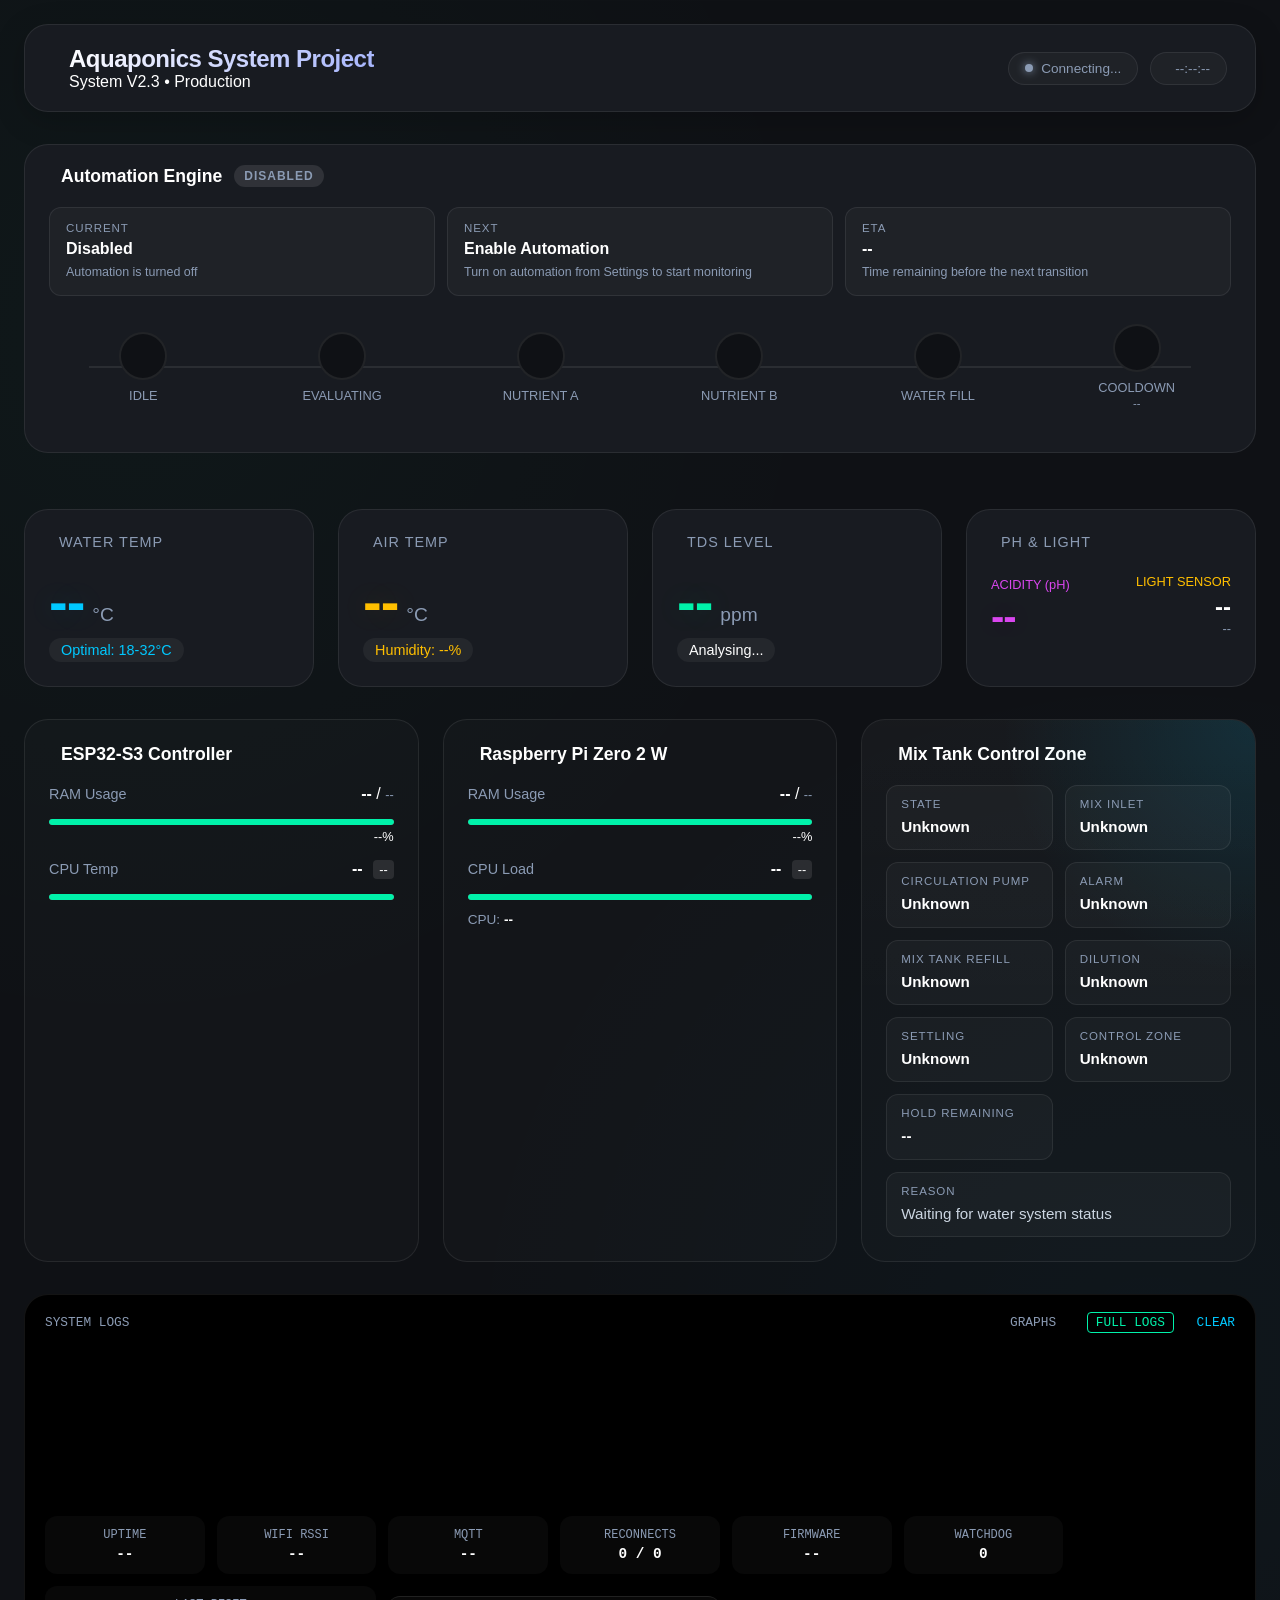
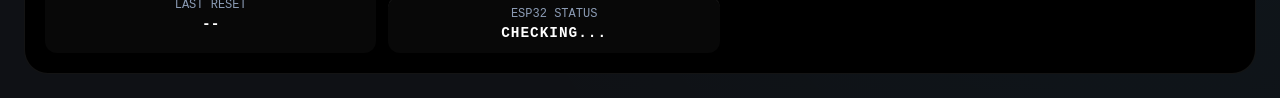
==== commit 24fb19e5: "Refactor water system and fish feeder logic; add Thai localization - Introduced a new function `_sto" ====
--- a/pi_server/index.html
+++ b/pi_server/index.html
@@ -925,16 +925,16 @@
               <div class="water-zone-value" id="waterZoneState">Unknown</div>
             </div>
             <div class="water-zone-item">
-              <div class="water-zone-label">Route</div>
-              <div class="water-zone-value" id="waterZoneRoute">Unknown</div>
+              <div class="water-zone-label">Mix Inlet</div>
+              <div class="water-zone-value" id="waterZoneInlet">Unknown</div>
             </div>
             <div class="water-zone-item">
               <div class="water-zone-label">Circulation Pump</div>
               <div class="water-zone-value" id="waterZoneCirculation">Unknown</div>
             </div>
             <div class="water-zone-item">
-              <div class="water-zone-label">Fish Tank Refill</div>
-              <div class="water-zone-value" id="waterZoneFishRefill">Unknown</div>
+              <div class="water-zone-label">Alarm</div>
+              <div class="water-zone-value" id="waterZoneAlarm">Unknown</div>
             </div>
             <div class="water-zone-item">
               <div class="water-zone-label">Mix Tank Refill</div>
@@ -1098,9 +1098,11 @@
 
       function formatWaterState(state) {
         const labels = {
-          DISABLED: "Disabled",
-          CIRCULATION: "Circulating",
-          REFILLING: "Refilling",
+          IDLE: "Ready",
+          MIX_TANK_REFILL: "Refilling Mix Tank",
+          WAIT_REFILL_INTERVAL: "Waiting Refill Interval",
+          MIX_TANK_SETTLING: "Settling Mix Tank",
+          FISH_TANK_REFILL: "Special Fish Refill",
           BLOCKED: "Blocked",
           ALARM: "Alarm",
           UNKNOWN: "Unknown"
@@ -1226,10 +1228,10 @@
       }
 
       function updateWaterControlZone(data) {
-        document.getElementById("waterZoneState").textContent = formatWaterState(data.water_state);
-        document.getElementById("waterZoneRoute").textContent = formatWaterRoute(data.active_route);
+        document.getElementById("waterZoneState").textContent = data.water_state_label_th || formatWaterState(data.water_state);
+        document.getElementById("waterZoneInlet").textContent = formatWaterBool(data.mix_tank_refill_output, "Active", "Idle");
         document.getElementById("waterZoneCirculation").textContent = formatWaterBool(data.circulation_pump_output, "Running", "Stopped");
-        document.getElementById("waterZoneFishRefill").textContent = formatWaterBool(data.fish_tank_refill_output, "Active", "Idle");
+        document.getElementById("waterZoneAlarm").textContent = formatWaterBool(data.water_alarm, "Alarm", "Normal");
         document.getElementById("waterZoneMixRefill").textContent = formatWaterBool(data.mix_tank_refill_output, "Active", "Idle");
         document.getElementById("waterZoneDilution").textContent = formatWaterBool(data.water_dilution_active, "Active", "Clear");
         document.getElementById("waterZoneSettling").textContent = formatWaterBool(data.mix_tank_settling_active, "Settling", "Stable");
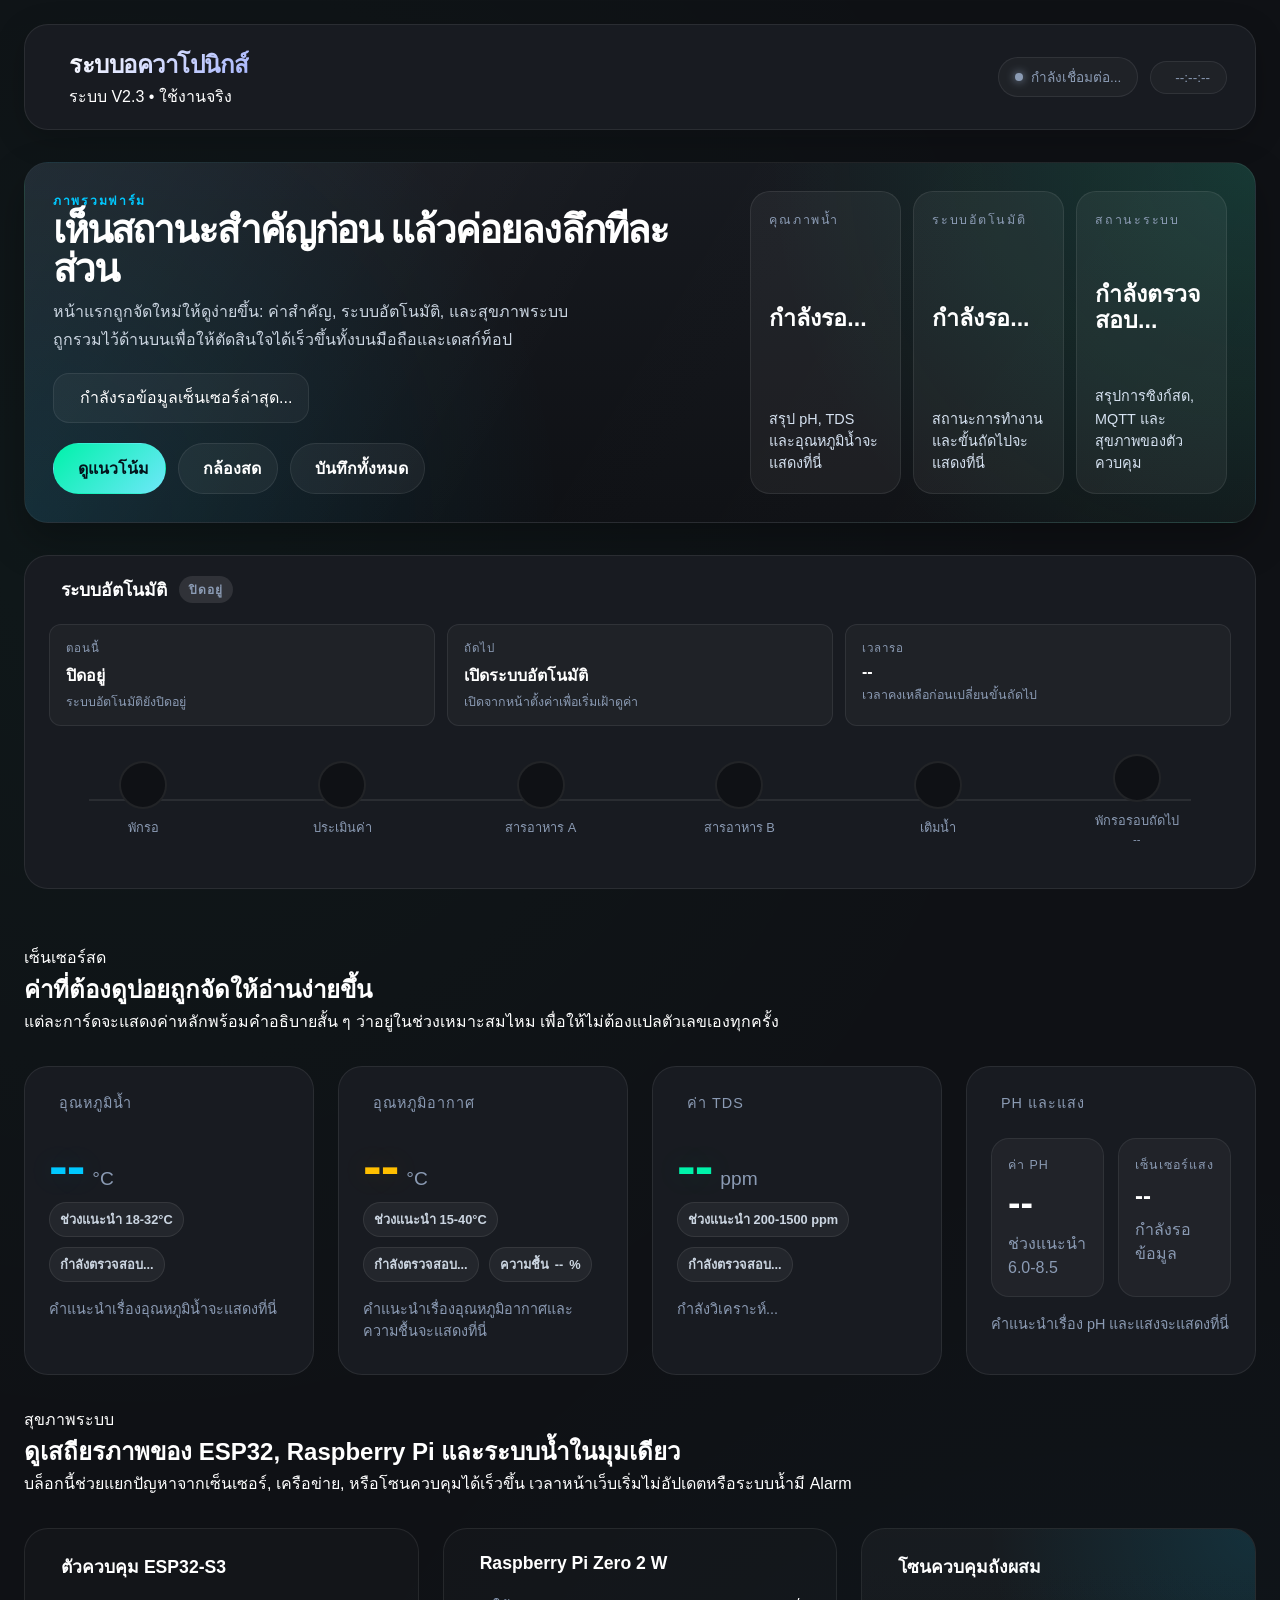
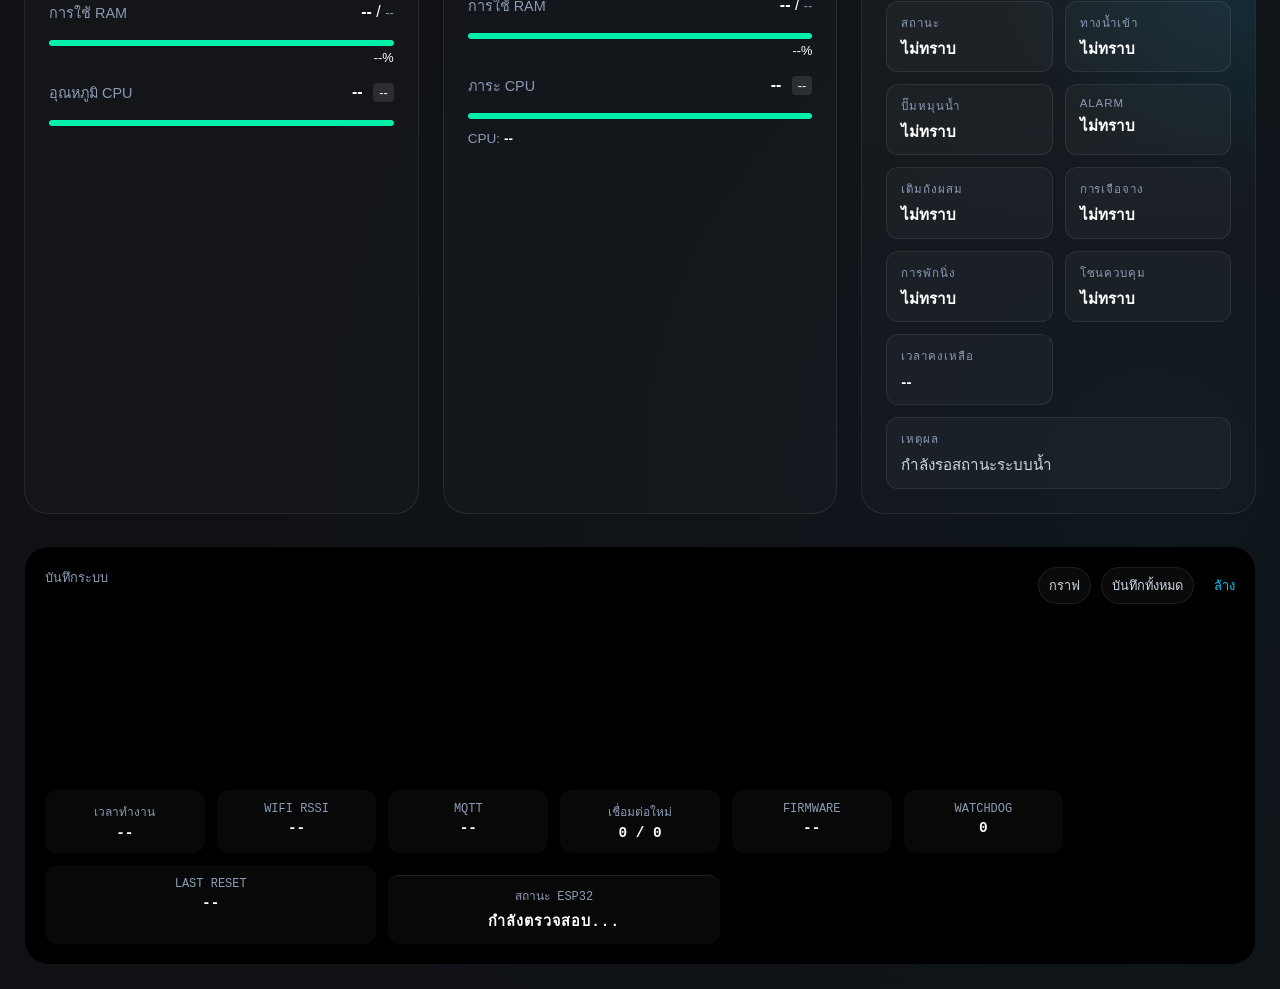
==== commit 914f7d37: "Translate terminal and WiFi settings pages to Thai; update platformio configuration for ESP32-S3-Dev" ====
--- a/pi_server/index.html
+++ b/pi_server/index.html
@@ -3,7 +3,7 @@
   <head>
     <meta charset="UTF-8" />
     <meta name="viewport" content="width=device-width, initial-scale=1.0" />
-    <title>🌿 Smart Aquaponics AI</title>
+    <title>🌿 ระบบอควาโปนิกส์อัจฉริยะ</title>
     
     <!-- PWA -->
     <link rel="manifest" href="/pwa/manifest.json">
@@ -156,6 +156,190 @@
       .status-indicator.online { background: var(--primary); color: var(--primary); }
       .status-indicator.offline { background: var(--danger); color: var(--danger); }
 
+      .dashboard-hero {
+        position: relative;
+        display: grid;
+        grid-template-columns: minmax(0, 1.35fr) minmax(320px, 0.95fr);
+        gap: 20px;
+        padding: 28px;
+        background:
+          radial-gradient(circle at top right, rgba(0, 242, 170, 0.13), transparent 38%),
+          radial-gradient(circle at bottom left, rgba(0, 200, 255, 0.12), transparent 42%),
+          linear-gradient(180deg, rgba(24, 27, 33, 0.96), rgba(15, 17, 21, 0.98));
+        border: 1px solid rgba(255,255,255,0.08);
+        border-radius: var(--radius);
+        overflow: hidden;
+        box-shadow: 0 18px 40px rgba(0,0,0,0.28);
+      }
+
+      .dashboard-hero::before {
+        content: "";
+        position: absolute;
+        inset: 0;
+        background: linear-gradient(120deg, rgba(255,255,255,0.05), transparent 45%, rgba(255,255,255,0.02));
+        pointer-events: none;
+      }
+
+      .hero-copy,
+      .hero-glance-grid {
+        position: relative;
+        z-index: 1;
+      }
+
+      .hero-copy {
+        display: flex;
+        flex-direction: column;
+        justify-content: space-between;
+        gap: 20px;
+      }
+
+      .hero-eyebrow {
+        font-size: 0.76rem;
+        font-weight: 700;
+        letter-spacing: 0.14em;
+        text-transform: uppercase;
+        color: var(--secondary);
+      }
+
+      .hero-title {
+        font-size: clamp(1.8rem, 3vw, 2.8rem);
+        line-height: 1.02;
+        letter-spacing: -0.05em;
+        margin-bottom: 10px;
+      }
+
+      .hero-description {
+        max-width: 58ch;
+        color: #cbd5e1;
+        line-height: 1.7;
+        font-size: 1rem;
+      }
+
+      .hero-attention {
+        display: inline-flex;
+        align-items: center;
+        gap: 10px;
+        width: fit-content;
+        padding: 12px 16px;
+        border-radius: 16px;
+        background: rgba(255,255,255,0.04);
+        border: 1px solid rgba(255,255,255,0.08);
+        color: var(--text-main);
+        line-height: 1.5;
+      }
+
+      .hero-attention i {
+        color: var(--warning);
+      }
+
+      .hero-attention[data-tone="good"] {
+        border-color: rgba(16, 185, 129, 0.24);
+        background: rgba(16, 185, 129, 0.08);
+      }
+
+      .hero-attention[data-tone="good"] i {
+        color: var(--success);
+      }
+
+      .hero-attention[data-tone="warn"] {
+        border-color: rgba(251, 191, 36, 0.24);
+        background: rgba(251, 191, 36, 0.08);
+      }
+
+      .hero-attention[data-tone="danger"] {
+        border-color: rgba(255, 42, 109, 0.24);
+        background: rgba(255, 42, 109, 0.08);
+      }
+
+      .hero-attention[data-tone="danger"] i {
+        color: #ff8cab;
+      }
+
+      .hero-actions {
+        display: flex;
+        gap: 12px;
+        flex-wrap: wrap;
+      }
+
+      .hero-action {
+        display: inline-flex;
+        align-items: center;
+        gap: 8px;
+        padding: 12px 16px;
+        border-radius: 999px;
+        text-decoration: none;
+        color: var(--text-main);
+        background: rgba(255,255,255,0.05);
+        border: 1px solid rgba(255,255,255,0.08);
+        font-weight: 600;
+        transition: transform 0.25s ease, border-color 0.25s ease, background 0.25s ease;
+      }
+
+      .hero-action:hover {
+        transform: translateY(-2px);
+        border-color: rgba(255,255,255,0.18);
+        background: rgba(255,255,255,0.08);
+      }
+
+      .hero-action.primary {
+        color: #03131b;
+        background: linear-gradient(135deg, var(--primary), #6ee7f9);
+        border-color: transparent;
+      }
+
+      .hero-glance-grid {
+        display: grid;
+        grid-template-columns: repeat(3, minmax(0, 1fr));
+        gap: 12px;
+        align-content: stretch;
+      }
+
+      .hero-glance-card {
+        min-height: 168px;
+        padding: 18px;
+        border-radius: 20px;
+        background: rgba(255,255,255,0.05);
+        border: 1px solid rgba(255,255,255,0.08);
+        display: flex;
+        flex-direction: column;
+        justify-content: space-between;
+        gap: 16px;
+      }
+
+      .hero-glance-card[data-tone="good"] {
+        border-color: rgba(16, 185, 129, 0.26);
+        background: rgba(16, 185, 129, 0.08);
+      }
+
+      .hero-glance-card[data-tone="warn"] {
+        border-color: rgba(251, 191, 36, 0.24);
+        background: rgba(251, 191, 36, 0.08);
+      }
+
+      .hero-glance-card[data-tone="danger"] {
+        border-color: rgba(255, 42, 109, 0.24);
+        background: rgba(255, 42, 109, 0.08);
+      }
+
+      .hero-glance-label {
+        font-size: 0.78rem;
+        text-transform: uppercase;
+        letter-spacing: 0.14em;
+        color: var(--text-muted);
+      }
+
+      .hero-glance-value {
+        font-size: 1.45rem;
+        font-weight: 700;
+        line-height: 1.15;
+      }
+
+      .hero-glance-sub {
+        color: #d6e2f1;
+        font-size: 0.9rem;
+        line-height: 1.55;
+      }
+
       /* Nav bar styles handled by header.js */
 
       /* === Connect Bar === */
@@ -276,6 +460,96 @@
         background: rgba(255,255,255,0.05);
       }
 
+      .range-row {
+        display: flex;
+        gap: 10px;
+        flex-wrap: wrap;
+        margin-top: 2px;
+      }
+
+      .range-chip {
+        display: inline-flex;
+        align-items: center;
+        gap: 6px;
+        padding: 6px 10px;
+        border-radius: 999px;
+        background: rgba(255,255,255,0.05);
+        border: 1px solid rgba(255,255,255,0.08);
+        color: #cbd5e1;
+        font-size: 0.8rem;
+        font-weight: 600;
+      }
+
+      .range-chip[data-tone="good"],
+      .sensor-hint[data-tone="good"],
+      .measure-note[data-tone="good"],
+      .water-zone-value[data-tone="good"],
+      .mini-val[data-tone="good"] {
+        color: #8ff0c5;
+      }
+
+      .range-chip[data-tone="warn"],
+      .sensor-hint[data-tone="warn"],
+      .measure-note[data-tone="warn"],
+      .water-zone-value[data-tone="warn"],
+      .mini-val[data-tone="warn"] {
+        color: #f9d66b;
+      }
+
+      .range-chip[data-tone="danger"],
+      .sensor-hint[data-tone="danger"],
+      .measure-note[data-tone="danger"],
+      .water-zone-value[data-tone="danger"],
+      .mini-val[data-tone="danger"] {
+        color: #ff9ab7;
+      }
+
+      .sensor-hint {
+        margin-top: 16px;
+        min-height: 2.6em;
+        color: var(--text-muted);
+        line-height: 1.55;
+        font-size: 0.9rem;
+      }
+
+      .phlight-grid {
+        display: grid;
+        grid-template-columns: repeat(2, minmax(0, 1fr));
+        gap: 14px;
+      }
+
+      .measure-tile {
+        padding: 16px;
+        border-radius: 18px;
+        background: rgba(255,255,255,0.04);
+        border: 1px solid rgba(255,255,255,0.07);
+      }
+
+      .measure-label {
+        font-size: 0.78rem;
+        letter-spacing: 0.08em;
+        text-transform: uppercase;
+        color: var(--text-muted);
+        margin-bottom: 10px;
+      }
+
+      .measure-value {
+        font-size: 2.35rem;
+        font-weight: 700;
+        line-height: 1;
+      }
+
+      .measure-value.compact {
+        font-size: 1.5rem;
+      }
+
+      .measure-note {
+        margin-top: 10px;
+        color: var(--text-muted);
+        line-height: 1.5;
+        min-height: 2.2em;
+      }
+
       /* Specific Card Colors */
       .card.water .val-main { color: var(--secondary); text-shadow: 0 0 30px rgba(0, 200, 255, 0.2); }
       .card.air .val-main { color: var(--warning); text-shadow: 0 0 30px rgba(255, 191, 0, 0.2); }
@@ -421,6 +695,40 @@
         margin-bottom: 12px;
         display: flex;
         justify-content: space-between;
+        gap: 16px;
+        flex-wrap: wrap;
+      }
+
+      .log-actions {
+        display: flex;
+        gap: 10px;
+        flex-wrap: wrap;
+        align-items: center;
+      }
+
+      .log-link {
+        color: #cbd5e1;
+        text-decoration: none;
+        font-size: 0.8rem;
+        cursor: pointer;
+        border: 1px solid rgba(255,255,255,0.08);
+        padding: 7px 10px;
+        border-radius: 999px;
+        background: rgba(255,255,255,0.04);
+        transition: background 0.25s ease, border-color 0.25s ease, transform 0.25s ease;
+      }
+
+      .log-link:hover {
+        transform: translateY(-1px);
+        background: rgba(255,255,255,0.08);
+        border-color: rgba(255,255,255,0.16);
+      }
+
+      .log-link.clear-link {
+        border: none;
+        background: transparent;
+        color: var(--secondary);
+        padding-right: 0;
       }
 
       .log-content {
@@ -465,6 +773,11 @@
         .brand { justify-content: center; }
         .status-bar { justify-content: center; gap: 8px; }
         .status-pill { padding: 6px 10px; font-size: 0.78rem; }
+        .dashboard-hero { grid-template-columns: 1fr; padding: 20px; }
+        .hero-glance-grid { grid-template-columns: 1fr; }
+        .hero-title { font-size: 1.8rem; }
+        .hero-attention { width: 100%; }
+        .hero-action { flex: 1 1 180px; justify-content: center; }
         .connect-bar { flex-direction: column; }
         .val-main { font-size: 2.5rem; }
         .val-unit { font-size: 1rem; }
@@ -476,6 +789,7 @@
         .brand i { font-size: 1.5rem; }
         .info-grid { grid-template-columns: repeat(2, 1fr); }
         .log-panel { padding: 14px; }
+        .phlight-grid { grid-template-columns: 1fr; }
       }
 
       /* Disabled Sensor Badge */
@@ -485,7 +799,7 @@
       }
       
       .card.sensor-disabled::after {
-        content: "DISABLED";
+        content: "ปิดใช้งาน";
         position: absolute;
         top: 10px;
         right: 10px;
@@ -691,15 +1005,15 @@
           <div class="brand">
             <i class="fa-solid fa-leaf"></i>
             <div>
-              <h1 id="deviceName">Aquaponics System Project</h1>
-              <div class="subtitle">System V2.3 • Production</div>
+              <h1 id="deviceName">ระบบอควาโปนิกส์</h1>
+              <div class="subtitle">ระบบ V2.3 • ใช้งานจริง</div>
             </div>
           </div>
 
           <div class="status-bar">
             <div class="status-pill">
               <div class="status-indicator" id="statusDot"></div>
-              <span id="statusText">Connecting...</span>
+              <span id="statusText">กำลังเชื่อมต่อ...</span>
             </div>
             <div class="status-pill">
               <i class="fa-solid fa-clock"></i>
@@ -709,6 +1023,45 @@
         </div>
         <!-- Nav bar injected by header.js -->
       </header>
+
+      <section class="dashboard-hero">
+        <div class="hero-copy">
+          <div>
+            <div class="hero-eyebrow">ภาพรวมฟาร์ม</div>
+            <h2 class="hero-title">เห็นสถานะสำคัญก่อน แล้วค่อยลงลึกทีละส่วน</h2>
+            <p class="hero-description">หน้าแรกถูกจัดใหม่ให้ดูง่ายขึ้น: ค่าสำคัญ, ระบบอัตโนมัติ, และสุขภาพระบบถูกรวมไว้ด้านบนเพื่อให้ตัดสินใจได้เร็วขึ้นทั้งบนมือถือและเดสก์ท็อป</p>
+          </div>
+
+          <div class="hero-attention" id="heroAttentionWrap">
+            <i class="fa-solid fa-seedling"></i>
+            <span id="heroAttention">กำลังรอข้อมูลเซ็นเซอร์ล่าสุด...</span>
+          </div>
+
+          <div class="hero-actions">
+            <a class="hero-action primary" href="/graphs"><i class="fa-solid fa-chart-line"></i> ดูแนวโน้ม</a>
+            <a class="hero-action" href="/live"><i class="fa-solid fa-video"></i> กล้องสด</a>
+            <a class="hero-action" href="/full_logs"><i class="fa-solid fa-file-lines"></i> บันทึกทั้งหมด</a>
+          </div>
+        </div>
+
+        <div class="hero-glance-grid">
+          <div class="hero-glance-card" id="heroWaterCard" data-tone="neutral">
+            <div class="hero-glance-label">คุณภาพน้ำ</div>
+            <div class="hero-glance-value" id="heroWaterStatus">กำลังรอ...</div>
+            <div class="hero-glance-sub" id="heroWaterSub">สรุป pH, TDS และอุณหภูมิน้ำจะแสดงที่นี่</div>
+          </div>
+          <div class="hero-glance-card" id="heroAutomationCard" data-tone="neutral">
+            <div class="hero-glance-label">ระบบอัตโนมัติ</div>
+            <div class="hero-glance-value" id="heroAutomationStatus">กำลังรอ...</div>
+            <div class="hero-glance-sub" id="heroAutomationSub">สถานะการทำงานและขั้นถัดไปจะแสดงที่นี่</div>
+          </div>
+          <div class="hero-glance-card" id="heroSystemCard" data-tone="neutral">
+            <div class="hero-glance-label">สถานะระบบ</div>
+            <div class="hero-glance-value" id="heroSystemStatus">กำลังตรวจสอบ...</div>
+            <div class="hero-glance-sub" id="heroSystemSub">สรุปการซิงก์สด, MQTT และสุขภาพของตัวควบคุม</div>
+          </div>
+        </div>
+      </section>
 
 
 
@@ -717,64 +1070,64 @@
         <div class="workflow-header" onclick="toggleWorkflow()">
           <div class="workflow-title">
             <i class="fa-solid fa-wand-magic-sparkles" id="wfIcon"></i>
-            Automation Engine
-            <span class="workflow-status-badge ws-disabled" id="autoStatusBadge">DISABLED</span>
+            ระบบอัตโนมัติ
+            <span class="workflow-status-badge ws-disabled" id="autoStatusBadge">ปิดอยู่</span>
           </div>
           <i class="fa-solid fa-chevron-up" id="wfToggleIcon" style="color: var(--text-muted); transition: transform 0.3s;"></i>
         </div>
 
         <div class="workflow-summary">
           <div class="workflow-stat">
-            <div class="workflow-stat-label">Current</div>
-            <div class="workflow-stat-value" id="wfCurrentState">Disabled</div>
-            <div class="workflow-stat-sub" id="wfCurrentSub">Automation is turned off</div>
+            <div class="workflow-stat-label">ตอนนี้</div>
+            <div class="workflow-stat-value" id="wfCurrentState">ปิดอยู่</div>
+            <div class="workflow-stat-sub" id="wfCurrentSub">ระบบอัตโนมัติยังปิดอยู่</div>
           </div>
           <div class="workflow-stat">
-            <div class="workflow-stat-label">Next</div>
-            <div class="workflow-stat-value" id="wfNextState">Enable Automation</div>
-            <div class="workflow-stat-sub" id="wfNextSub">Turn on automation from Settings to start monitoring</div>
+            <div class="workflow-stat-label">ถัดไป</div>
+            <div class="workflow-stat-value" id="wfNextState">เปิดระบบอัตโนมัติ</div>
+            <div class="workflow-stat-sub" id="wfNextSub">เปิดจากหน้าตั้งค่าเพื่อเริ่มเฝ้าดูค่า</div>
           </div>
           <div class="workflow-stat">
-            <div class="workflow-stat-label">ETA</div>
+            <div class="workflow-stat-label">เวลารอ</div>
             <div class="workflow-stat-value" id="wfEta">--</div>
-            <div class="workflow-stat-sub" id="wfEtaSub">Time remaining before the next transition</div>
+            <div class="workflow-stat-sub" id="wfEtaSub">เวลาคงเหลือก่อนเปลี่ยนขั้นถัดไป</div>
           </div>
         </div>
         
         <div class="workflow-steps" id="workflowSteps">
           <div class="step-node" id="step-id-idle">
             <div class="step-icon"><i class="fa-regular fa-eye"></i></div>
-            <div class="step-label">IDLE</div>
+            <div class="step-label">พักรอ</div>
           </div>
 
           <!-- Step 1: Evaluating -->
           <div class="step-node" id="step-id-eval">
             <div class="step-icon"><i class="fa-solid fa-magnifying-glass-chart"></i></div>
-            <div class="step-label">EVALUATING</div>
+            <div class="step-label">ประเมินค่า</div>
           </div>
           
           <!-- Step 2: Dosing A -->
           <div class="step-node" id="step-id-dose-a">
             <div class="step-icon"><i class="fa-solid fa-flask-vial"></i></div>
-            <div class="step-label">NUTRIENT A</div>
+            <div class="step-label">สารอาหาร A</div>
           </div>
           
           <!-- Step 3: Dosing B -->
           <div class="step-node" id="step-id-dose-b">
             <div class="step-icon"><i class="fa-solid fa-vial"></i></div>
-            <div class="step-label">NUTRIENT B</div>
+            <div class="step-label">สารอาหาร B</div>
           </div>
           
           <!-- Step 4: Water Dosing (if needed) -->
           <div class="step-node" id="step-id-water">
             <div class="step-icon"><i class="fa-solid fa-faucet-drip"></i></div>
-            <div class="step-label">WATER FILL</div>
+            <div class="step-label">เติมน้ำ</div>
           </div>
           
           <!-- Step 5: Cooldown -->
           <div class="step-node" id="step-id-cooldown">
             <div class="step-icon"><i class="fa-solid fa-hourglass-half"></i></div>
-            <div class="step-label">COOLDOWN<br><span id="wfCooldownTime" style="font-size: 0.7rem; font-weight: normal; color: var(--text-muted);">--</span></div>
+            <div class="step-label">พักรอรอบถัดไป<br><span id="wfCooldownTime" style="font-size: 0.7rem; font-weight: normal; color: var(--text-muted);">--</span></div>
           </div>
         </div>
         
@@ -782,81 +1135,112 @@
       </div>
 
       <!-- Main Sensors -->
+      <div class="section-heading">
+        <div class="section-heading-copy">
+          <div class="section-heading-kicker">เซ็นเซอร์สด</div>
+          <h2>ค่าที่ต้องดูบ่อยถูกจัดให้อ่านง่ายขึ้น</h2>
+          <p>แต่ละการ์ดจะแสดงค่าหลักพร้อมคำอธิบายสั้น ๆ ว่าอยู่ในช่วงเหมาะสมไหม เพื่อให้ไม่ต้องแปลตัวเลขเองทุกครั้ง</p>
+        </div>
+      </div>
+
       <div class="dashboard-grid">
         
         <!-- Water Temp -->
         <div class="card water" id="card-water">
           <div class="card-header">
-            <div class="card-title"><i class="fa-solid fa-water"></i> Water Temp</div>
+            <div class="card-title"><i class="fa-solid fa-water"></i> อุณหภูมิน้ำ</div>
             <i class="fa-solid fa-ellipsis" style="color: var(--text-muted)"></i>
           </div>
           <div class="val-box">
             <div class="val-main" id="waterTemp">--</div>
             <div class="val-unit">°C</div>
           </div>
-          <div class="val-sub" style="color: var(--secondary)">Optimal: 18-32°C</div>
+          <div class="range-row">
+            <div class="range-chip">ช่วงแนะนำ 18-32°C</div>
+            <div class="range-chip" id="waterRangeState" data-tone="neutral">กำลังตรวจสอบ...</div>
+          </div>
+          <div class="sensor-hint" id="waterHint" data-tone="neutral">คำแนะนำเรื่องอุณหภูมิน้ำจะแสดงที่นี่</div>
         </div>
 
         <!-- Air Temp -->
         <div class="card air" id="card-air">
           <div class="card-header">
-            <div class="card-title"><i class="fa-solid fa-temperature-half"></i> Air Temp</div>
+            <div class="card-title"><i class="fa-solid fa-temperature-half"></i> อุณหภูมิอากาศ</div>
             <i class="fa-solid fa-ellipsis" style="color: var(--text-muted)"></i>
           </div>
           <div class="val-box">
             <div class="val-main" id="airTemp">--</div>
             <div class="val-unit">°C</div>
           </div>
-          <div class="val-sub" style="color: var(--warning)">Humidity: <span id="humidity">--</span><span class="unit">%</span></div>
+          <div class="range-row">
+            <div class="range-chip">ช่วงแนะนำ 15-40°C</div>
+            <div class="range-chip" id="airRangeState" data-tone="neutral">กำลังตรวจสอบ...</div>
+            <div class="range-chip">ความชื้น <span id="humidity">--</span>%</div>
+          </div>
+          <div class="sensor-hint" id="airHint" data-tone="neutral">คำแนะนำเรื่องอุณหภูมิอากาศและความชื้นจะแสดงที่นี่</div>
         </div>
 
         <!-- TDS -->
         <div class="card tds" id="card-tds">
           <div class="card-header">
-            <div class="card-title"><i class="fa-solid fa-vial"></i> TDS Level</div>
+            <div class="card-title"><i class="fa-solid fa-vial"></i> ค่า TDS</div>
             <i class="fa-solid fa-ellipsis" style="color: var(--text-muted)"></i>
           </div>
           <div class="val-box">
             <div class="val-main" id="tds">--</div>
             <div class="val-unit">ppm</div>
           </div>
-          <div class="val-sub" id="tdsQuality">Analysing...</div>
+          <div class="range-row">
+            <div class="range-chip">ช่วงแนะนำ 200-1500 ppm</div>
+            <div class="range-chip" id="tdsRangeState" data-tone="neutral">กำลังตรวจสอบ...</div>
+          </div>
+          <div class="sensor-hint" id="tdsQuality" data-tone="neutral">กำลังวิเคราะห์...</div>
         </div>
 
         <!-- pH & Light (Combined for balance) -->
         <div class="card ph" id="card-phlight">
             <div class="card-header">
-              <div class="card-title"><i class="fa-solid fa-flask"></i> pH & Light</div>
+              <div class="card-title"><i class="fa-solid fa-flask"></i> pH และแสง</div>
               <i class="fa-solid fa-ellipsis" style="color: var(--text-muted)"></i>
             </div>
-            <div style="display: flex; justify-content: space-between; align-items: flex-end;">
-                <div>
-                   <div style="font-size: 0.8rem; color: #d946ef; margin-bottom: 4px;">ACIDITY (pH)</div>
-                   <div class="val-main" id="ph" style="font-size: 2.5rem;">--</div>
-                </div>
-                <div style="text-align: right;">
-                    <div style="font-size: 0.8rem; color: var(--warning); margin-bottom: 4px;">LIGHT SENSOR</div>
-                    <div style="font-size: 1.5rem; font-weight: 700;" id="light">--</div>
-                    <div id="lightState" style="font-size: 0.8rem; color: var(--text-muted);">--</div>
-                </div>
-            </div>
+          <div class="phlight-grid">
+            <div class="measure-tile">
+               <div class="measure-label">ค่า pH</div>
+               <div class="measure-value" id="ph">--</div>
+               <div class="measure-note" id="phState" data-tone="neutral">ช่วงแนะนำ 6.0-8.5</div>
+            </div>
+            <div class="measure-tile">
+              <div class="measure-label">เซ็นเซอร์แสง</div>
+              <div class="measure-value compact" id="light">--</div>
+              <div class="measure-note" id="lightState" data-tone="neutral">กำลังรอข้อมูล</div>
+            </div>
+          </div>
+          <div class="sensor-hint" id="phHint" data-tone="neutral">คำแนะนำเรื่อง pH และแสงจะแสดงที่นี่</div>
         </div>
 
       </div>
 
       <!-- Health Monitors -->
+      <div class="section-heading">
+        <div class="section-heading-copy">
+          <div class="section-heading-kicker">สุขภาพระบบ</div>
+          <h2>ดูเสถียรภาพของ ESP32, Raspberry Pi และระบบน้ำในมุมเดียว</h2>
+          <p>บล็อกนี้ช่วยแยกปัญหาจากเซ็นเซอร์, เครือข่าย, หรือโซนควบคุมได้เร็วขึ้น เวลาหน้าเว็บเริ่มไม่อัปเดตหรือระบบน้ำมี Alarm</p>
+        </div>
+      </div>
+
       <div class="system-section">
         
         <!-- ESP32 -->
         <div class="device-card">
           <div class="device-header">
             <i class="fa-solid fa-microchip esp-icon"></i>
-            ESP32-S3 Controller
+            ตัวควบคุม ESP32-S3
           </div>
           
           <!-- RAM -->
           <div class="stat-row">
-            <div class="stat-label">RAM Usage</div>
+            <div class="stat-label">การใช้ RAM</div>
             <div class="stat-val-group">
                 <span id="espRamUsed" class="stat-num">--</span> / <span id="espRamTotal" style="color: var(--text-muted); font-size: 0.8rem;">--</span>
             </div>
@@ -868,7 +1252,7 @@
 
           <!-- Temp -->
           <div class="stat-row">
-            <div class="stat-label">CPU Temp</div>
+            <div class="stat-label">อุณหภูมิ CPU</div>
             <div class="stat-val-group">
                 <span id="espCpuTemp" class="stat-num">--</span>
                 <span id="espCpuState" style="font-size: 0.8rem; background: rgba(255,255,255,0.1); padding: 2px 6px; border-radius: 4px; margin-left: 6px;">--</span>
@@ -886,7 +1270,7 @@
 
           <!-- RAM -->
           <div class="stat-row">
-            <div class="stat-label">RAM Usage</div>
+            <div class="stat-label">การใช้ RAM</div>
             <div class="stat-val-group">
                 <span id="piRamUsed" class="stat-num">--</span> / <span id="piRamTotal" style="color: var(--text-muted); font-size: 0.8rem;">--</span>
             </div>
@@ -898,7 +1282,7 @@
 
           <!-- Load -->
           <div class="stat-row">
-            <div class="stat-label">CPU Load</div>
+            <div class="stat-label">ภาระ CPU</div>
             <div class="stat-val-group">
                 <span id="piCpuLoad" class="stat-num">--</span>
                 <span id="piLoadState" style="font-size: 0.8rem; background: rgba(255,255,255,0.1); padding: 2px 6px; border-radius: 4px; margin-left: 6px;">--</span>
@@ -916,49 +1300,49 @@
         <div class="device-card water-zone-card">
           <div class="device-header">
             <i class="fa-solid fa-faucet-drip" style="color: var(--secondary);"></i>
-            Mix Tank Control Zone
+            โซนควบคุมถังผสม
           </div>
 
           <div class="water-zone-grid">
             <div class="water-zone-item">
-              <div class="water-zone-label">State</div>
-              <div class="water-zone-value" id="waterZoneState">Unknown</div>
+              <div class="water-zone-label">สถานะ</div>
+              <div class="water-zone-value" id="waterZoneState">ไม่ทราบ</div>
             </div>
             <div class="water-zone-item">
-              <div class="water-zone-label">Mix Inlet</div>
-              <div class="water-zone-value" id="waterZoneInlet">Unknown</div>
+              <div class="water-zone-label">ทางน้ำเข้า</div>
+              <div class="water-zone-value" id="waterZoneInlet">ไม่ทราบ</div>
             </div>
             <div class="water-zone-item">
-              <div class="water-zone-label">Circulation Pump</div>
-              <div class="water-zone-value" id="waterZoneCirculation">Unknown</div>
+              <div class="water-zone-label">ปั๊มหมุนน้ำ</div>
+              <div class="water-zone-value" id="waterZoneCirculation">ไม่ทราบ</div>
             </div>
             <div class="water-zone-item">
               <div class="water-zone-label">Alarm</div>
-              <div class="water-zone-value" id="waterZoneAlarm">Unknown</div>
+              <div class="water-zone-value" id="waterZoneAlarm">ไม่ทราบ</div>
             </div>
             <div class="water-zone-item">
-              <div class="water-zone-label">Mix Tank Refill</div>
-              <div class="water-zone-value" id="waterZoneMixRefill">Unknown</div>
+              <div class="water-zone-label">เติมถังผสม</div>
+              <div class="water-zone-value" id="waterZoneMixRefill">ไม่ทราบ</div>
             </div>
             <div class="water-zone-item">
-              <div class="water-zone-label">Dilution</div>
-              <div class="water-zone-value" id="waterZoneDilution">Unknown</div>
+              <div class="water-zone-label">การเจือจาง</div>
+              <div class="water-zone-value" id="waterZoneDilution">ไม่ทราบ</div>
             </div>
             <div class="water-zone-item">
-              <div class="water-zone-label">Settling</div>
-              <div class="water-zone-value" id="waterZoneSettling">Unknown</div>
+              <div class="water-zone-label">การพักนิ่ง</div>
+              <div class="water-zone-value" id="waterZoneSettling">ไม่ทราบ</div>
             </div>
             <div class="water-zone-item">
-              <div class="water-zone-label">Control Zone</div>
-              <div class="water-zone-value" id="waterZoneControl">Unknown</div>
+              <div class="water-zone-label">โซนควบคุม</div>
+              <div class="water-zone-value" id="waterZoneControl">ไม่ทราบ</div>
             </div>
             <div class="water-zone-item">
-              <div class="water-zone-label">Hold Remaining</div>
+              <div class="water-zone-label">เวลาคงเหลือ</div>
               <div class="water-zone-value" id="waterZoneHold">--</div>
             </div>
             <div class="water-zone-item wide">
-              <div class="water-zone-label">Reason</div>
-              <div class="water-zone-value reason" id="waterZoneReason">Waiting for water system status</div>
+              <div class="water-zone-label">เหตุผล</div>
+              <div class="water-zone-value reason" id="waterZoneReason">กำลังรอสถานะระบบน้ำ</div>
             </div>
           </div>
         </div>
@@ -968,11 +1352,11 @@
       <!-- Logs & Info -->
       <div class="log-panel">
         <div class="log-header">
-            <span><i class="fa-solid fa-terminal"></i> SYSTEM LOGS</span>
-            <div>
-                 <a href="/graphs_view" style="color: var(--accent); text-decoration: none; font-size: 0.8rem; margin-right: 15px; cursor: pointer; border: 1px solid var(--accent); padding: 2px 8px; border-radius: 4px;"><i class="fas fa-chart-line"></i> GRAPHS</a>
-                <a href="/logs_view" style="color: var(--primary); text-decoration: none; font-size: 0.8rem; margin-right: 15px; cursor: pointer; border: 1px solid var(--primary); padding: 2px 8px; border-radius: 4px;">FULL LOGS</a>
-                <span onclick="document.getElementById('logContainer').innerHTML=''" style="cursor: pointer; color: var(--secondary)">CLEAR</span>
+            <span><i class="fa-solid fa-terminal"></i> บันทึกระบบ</span>
+          <div class="log-actions">
+             <a href="/graphs_view" class="log-link"><i class="fas fa-chart-line"></i> กราฟ</a>
+            <a href="/logs_view" class="log-link"><i class="fa-solid fa-file-lines"></i> บันทึกทั้งหมด</a>
+            <span onclick="document.getElementById('logContainer').innerHTML=''" class="log-link clear-link">ล้าง</span>
             </div>
         </div>
         <div class="log-content" id="logContainer">
@@ -982,7 +1366,7 @@
         <!-- Mini Stats Grid under logs -->
         <div class="info-grid">
             <div class="mini-stat">
-                <div class="mini-label">UPTIME</div>
+            <div class="mini-label">เวลาทำงาน</div>
                 <div class="mini-val" id="uptime">--</div>
             </div>
             <div class="mini-stat">
@@ -994,7 +1378,7 @@
                 <div class="mini-val" id="mqttStatus">--</div>
             </div>
              <div class="mini-stat">
-                <div class="mini-label">RECONNECTS</div>
+               <div class="mini-label">เชื่อมต่อใหม่</div>
                 <div class="mini-val"><span id="wifiReconnects">0</span> / <span id="mqttReconnects">0</span></div>
             </div>
             <div class="mini-stat">
@@ -1013,8 +1397,8 @@
             <div id="freeHeap" style="display:none"></div> 
             
             <div class="mini-stat" style="grid-column: span 2; margin-top: 10px; border-top: 1px solid rgba(255,255,255,0.1); padding-top: 10px;">
-                <div class="mini-label">ESP32 STATUS</div>
-                <div class="mini-val" id="espStatus" style="letter-spacing: 1px;">CHECKING...</div>
+              <div class="mini-label">สถานะ ESP32</div>
+              <div class="mini-val" id="espStatus" style="letter-spacing: 1px;">กำลังตรวจสอบ...</div>
             </div>
         </div>
       </div>
@@ -1064,50 +1448,50 @@
 
       function prettifyWorkflowState(state) {
         const labels = {
-          DISABLED: "Disabled",
-          IDLE: "Idle / Monitoring",
-          EVALUATING: "Evaluating",
-          DOSING_A: "Dosing Nutrient A",
-          DOSING_B: "Dosing Nutrient B",
-          WATER_FILL: "Water Fill",
-          COOLDOWN: "Cooldown",
-          ENABLE_AUTOMATION: "Enable Automation",
-          WAIT_CLEAR_CONDITION: "Wait for Clear Condition",
-          WAIT_CIRCULATION: "Wait for Circulation",
-          WAIT_CONTROL_ZONE: "Wait for Mix Tank Control Zone",
-          WAIT_REFILL_COMPLETE: "Wait for Refill Complete",
-          WAIT_MIX_REFILL_COMPLETE: "Wait for Mix Tank Refill Complete",
-          WAIT_FISH_REFILL_MIXING: "Wait for Fish Tank Refill Mixing",
-          WAIT_MIX_SETTLING: "Wait for Mix Tank Settling",
-          WAIT_HW_TEST_END: "Wait for HW Test End",
-          UNKNOWN: "Unknown"
+          DISABLED: "ปิดอยู่",
+          IDLE: "พักรอ / เฝ้าดูค่า",
+          EVALUATING: "กำลังประเมินค่า",
+          DOSING_A: "กำลังจ่ายสารอาหาร A",
+          DOSING_B: "กำลังจ่ายสารอาหาร B",
+          WATER_FILL: "กำลังเติมน้ำ",
+          COOLDOWN: "พักรอรอบถัดไป",
+          ENABLE_AUTOMATION: "เปิดระบบอัตโนมัติ",
+          WAIT_CLEAR_CONDITION: "รอให้เงื่อนไขกลับมาปกติ",
+          WAIT_CIRCULATION: "รอการหมุนเวียนน้ำ",
+          WAIT_CONTROL_ZONE: "รอโซนควบคุมถังผสม",
+          WAIT_REFILL_COMPLETE: "รอให้การเติมน้ำจบ",
+          WAIT_MIX_REFILL_COMPLETE: "รอให้การเติมถังผสมจบ",
+          WAIT_FISH_REFILL_MIXING: "รอการผสมน้ำหลังเติมผ่านตู้ปลา",
+          WAIT_MIX_SETTLING: "รอให้น้ำในถังผสมนิ่ง",
+          WAIT_HW_TEST_END: "รอให้การทดสอบฮาร์ดแวร์จบ",
+          UNKNOWN: "ไม่ทราบ"
         };
-        return labels[state] || state || "Unknown";
+        return labels[state] || state || "ไม่ทราบ";
       }
 
       function formatWaterRoute(route) {
         const labels = {
-          AUTO: "Auto",
-          FISH_TANK: "Via Fish Tank",
-          SUMP_DIRECT: "Direct to Mix Tank",
-          NONE: "None",
-          UNKNOWN: "Unknown"
+          AUTO: "อัตโนมัติ",
+          FISH_TANK: "ผ่านตู้ปลา",
+          SUMP_DIRECT: "เข้าถังผสมตรง",
+          NONE: "ไม่มี",
+          UNKNOWN: "ไม่ทราบ"
         };
-        return labels[route] || route || "Unknown";
+        return labels[route] || route || "ไม่ทราบ";
       }
 
       function formatWaterState(state) {
         const labels = {
-          IDLE: "Ready",
-          MIX_TANK_REFILL: "Refilling Mix Tank",
-          WAIT_REFILL_INTERVAL: "Waiting Refill Interval",
-          MIX_TANK_SETTLING: "Settling Mix Tank",
-          FISH_TANK_REFILL: "Special Fish Refill",
-          BLOCKED: "Blocked",
+          IDLE: "พร้อมทำงาน",
+          MIX_TANK_REFILL: "กำลังเติมถังผสม",
+          WAIT_REFILL_INTERVAL: "รอช่วงพักการเติม",
+          MIX_TANK_SETTLING: "รอให้น้ำในถังผสมนิ่ง",
+          FISH_TANK_REFILL: "กำลังเติมผ่านตู้ปลา",
+          BLOCKED: "ถูกบล็อก",
           ALARM: "Alarm",
-          UNKNOWN: "Unknown"
+          UNKNOWN: "ไม่ทราบ"
         };
-        return labels[state] || state || "Unknown";
+        return labels[state] || state || "ไม่ทราบ";
       }
 
       function formatWaterBool(value, truthyLabel, falsyLabel) {
@@ -1116,10 +1500,10 @@
 
       function formatHoldMs(ms) {
         const totalSeconds = Math.max(0, Math.round((ms || 0) / 1000));
-        if (totalSeconds < 60) return `${totalSeconds}s`;
+        if (totalSeconds < 60) return `${totalSeconds} วินาที`;
         const minutes = Math.floor(totalSeconds / 60);
         const seconds = totalSeconds % 60;
-        return seconds > 0 ? `${minutes}m ${seconds}s` : `${minutes}m`;
+        return seconds > 0 ? `${minutes} นาที ${seconds} วินาที` : `${minutes} นาที`;
       }
 
       function addLog(type, message) {
@@ -1136,17 +1520,162 @@
 
       function getTdsQuality(tds) {
         if (tds === null || tds === undefined || tds < 0) return "--";
-        if (tds <= 50)   return "Excellent (RO/Distilled)";
-        if (tds <= 150)  return "Good (Drinking)";
-        if (tds <= 300)  return "Standard (Tap)";
-        if (tds <= 500)  return "Ideal for Plants";
-        if (tds <= 1000) return "High mineral content";
-        if (tds <= 2000) return "Brackish Water";
-        return "Contaminated!";
+        if (tds <= 50)   return "ดีมาก (RO/Distilled)";
+        if (tds <= 150)  return "ดี (น้ำดื่ม)";
+        if (tds <= 300)  return "มาตรฐาน (น้ำประปา)";
+        if (tds <= 500)  return "เหมาะกับพืช";
+        if (tds <= 1000) return "แร่ธาตุค่อนข้างสูง";
+        if (tds <= 2000) return "น้ำกร่อย";
+        return "ปนเปื้อนสูง";
+      }
+
+      function setToneText(id, text, tone = "neutral") {
+        const element = document.getElementById(id);
+        if (!element) return;
+        element.textContent = text;
+        element.dataset.tone = tone;
+      }
+
+      function setHeroCard(cardId, valueId, subId, tone, value, sub) {
+        const card = document.getElementById(cardId);
+        if (card) card.dataset.tone = tone;
+
+        const valueEl = document.getElementById(valueId);
+        if (valueEl) valueEl.textContent = value;
+
+        const subEl = document.getElementById(subId);
+        if (subEl) subEl.textContent = sub;
+      }
+
+      function evaluateThreshold(key, value) {
+        const config = THRESHOLDS[key];
+        if (!config || value === null || value === undefined || Number.isNaN(value)) {
+          return {
+            tone: "neutral",
+            short: "กำลังรอข้อมูล",
+            detail: "ยังไม่ได้รับค่าล่าสุดจากอุปกรณ์"
+          };
+        }
+
+        const range = config.max - config.min;
+        const buffer = range * 0.12;
+
+        if (value < config.min) {
+          return {
+            tone: value < config.min - buffer ? "danger" : "warn",
+            short: "ต่ำกว่าช่วง",
+            detail: `${config.name} ต่ำกว่าช่วงแนะนำ ควรเช็กสภาพแวดล้อมหรือ calibration`
+          };
+        }
+
+        if (value > config.max) {
+          return {
+            tone: value > config.max + buffer ? "danger" : "warn",
+            short: "สูงกว่าช่วง",
+            detail: `${config.name} สูงกว่าช่วงแนะนำ ควรดูการไหลเวียน การระบายความร้อน หรือการเติมน้ำ`
+          };
+        }
+
+        return {
+          tone: "good",
+          short: "อยู่ในช่วงแนะนำ",
+          detail: `${config.name} อยู่ในช่วงแนะนำสำหรับการเฝ้าดูประจำวัน`
+        };
+      }
+
+      function updateHeroAttention(message, tone = "neutral") {
+        const wrap = document.getElementById("heroAttentionWrap");
+        const text = document.getElementById("heroAttention");
+        if (!wrap || !text) return;
+        wrap.dataset.tone = tone;
+        text.textContent = message;
+      }
+
+      function updateHeroWaterSummary(data, waterEval, phEval, tdsEval) {
+        const states = [waterEval, phEval, tdsEval];
+        const dangerCount = states.filter((item) => item.tone === "danger").length;
+        const warnCount = states.filter((item) => item.tone === "warn").length;
+        const goodCount = states.filter((item) => item.tone === "good").length;
+
+        if (dangerCount > 0) {
+          setHeroCard(
+            "heroWaterCard",
+            "heroWaterStatus",
+            "heroWaterSub",
+            "danger",
+            "ต้องดูทันที",
+            `${dangerCount} ค่าหลักออกนอกช่วงปลอดภัย`
+          );
+          return;
+        }
+
+        if (warnCount > 0) {
+          setHeroCard(
+            "heroWaterCard",
+            "heroWaterStatus",
+            "heroWaterSub",
+            "warn",
+            "ควรเฝ้าดูใกล้ชิด",
+            `${goodCount}/3 ค่าหลักยังนิ่ง · ${getTdsQuality(data.tds)}`
+          );
+          return;
+        }
+
+        if (goodCount === 3) {
+          setHeroCard(
+            "heroWaterCard",
+            "heroWaterStatus",
+            "heroWaterSub",
+            "good",
+            "นิ่งดี",
+            `pH, TDS และอุณหภูมิน้ำอยู่ในช่วงแนะนำ · ${getTdsQuality(data.tds)}`
+          );
+          return;
+        }
+
+        setHeroCard(
+          "heroWaterCard",
+          "heroWaterStatus",
+          "heroWaterSub",
+          "neutral",
+          "กำลังรอ...",
+          "ต้องมีค่าจากเซ็นเซอร์ชุดล่าสุดก่อนจึงจะประเมินคุณภาพน้ำได้"
+        );
       }
 
       // === WebSocket (SocketIO) ===
       const socket = io({ transports: ['websocket', 'polling'] });
+      let lastDashboardEventAt = Date.now();
+      let dashboardSnapshotInFlight = false;
+
+      function applyDashboardData(data) {
+        if (data.sensors) updateSensors(data.sensors);
+        if (data.health)  updateHealth(data.health);
+        if (data.info)    updateInfo(data.info);
+        if (data.logs)    updateLogs(data.logs);
+
+        lastDashboardEventAt = Date.now();
+        setOnline(true);
+        wasOnline = true;
+      }
+
+      async function refreshDashboardSnapshot(force = false) {
+        if (dashboardSnapshotInFlight) return;
+        if (!force && Date.now() - lastDashboardEventAt < 6000) return;
+
+        dashboardSnapshotInFlight = true;
+        try {
+          const response = await fetch('/api/dashboard_snapshot', { cache: 'no-store' });
+          if (response.ok) {
+            const data = await response.json();
+            applyDashboardData(data);
+          }
+        } catch (error) {
+          console.warn('Dashboard snapshot refresh failed', error);
+        } finally {
+          dashboardSnapshotInFlight = false;
+        }
+      }
 
       socket.on('connect', function() {
         console.log('🔌 WebSocket connected');
@@ -1159,17 +1688,14 @@
         console.log('🔌 WebSocket disconnected');
         if (wasOnline) addLog('error', 'WebSocket disconnected');
         setOnline(false);
+        refreshDashboardSnapshot(true);
       });
 
       socket.on('dashboard_update', function(data) {
-        if (data.sensors) updateSensors(data.sensors);
-        if (data.health)  updateHealth(data.health);
-        if (data.info)    updateInfo(data.info);
-        if (data.logs)    updateLogs(data.logs);
-
-        setOnline(true);
-        wasOnline = true;
+        applyDashboardData(data);
       });
+
+      setInterval(() => refreshDashboardSnapshot(false), 5000);
 
       // Fetch settings (device name, sensor disabled state)
       // Only needed occasionally — not real-time data
@@ -1218,9 +1744,34 @@
         document.getElementById("tds").innerText = data.tds != null ? data.tds.toFixed(0) : "--";
         document.getElementById("ph").innerText = data.ph != null ? data.ph.toFixed(2) : "--";
         document.getElementById("light").innerText = data.light != null ? data.light.toFixed(0) + " lux" : "--";
-        
-        document.getElementById("tdsQuality").textContent = getTdsQuality(data.tds);
-        document.getElementById("lightState").textContent = data.light_state ? "DAY MODE" : "NIGHT MODE";
+
+        const waterEval = evaluateThreshold("water_temp", data.water_temp);
+        const airEval = evaluateThreshold("air_temp", data.air_temp);
+        const tdsEval = evaluateThreshold("tds", data.tds);
+        const phEval = evaluateThreshold("ph", data.ph);
+
+        setToneText("waterRangeState", waterEval.short, waterEval.tone);
+        setToneText("waterHint", waterEval.detail, waterEval.tone);
+        setToneText("airRangeState", airEval.short, airEval.tone);
+        setToneText("airHint", `${airEval.detail} · ความชื้น ${data.humidity != null ? data.humidity.toFixed(1) + "%" : "--"}`, airEval.tone);
+        setToneText("tdsRangeState", tdsEval.short, tdsEval.tone);
+        setToneText("tdsQuality", `${getTdsQuality(data.tds)} · ${tdsEval.detail}`, tdsEval.tone);
+        setToneText("phState", phEval.short, phEval.tone);
+        setToneText("lightState", data.light == null ? "กำลังรอข้อมูล" : (data.light_state ? "โหมดกลางวัน" : "โหมดกลางคืน"), data.light == null ? "neutral" : "good");
+        setToneText("phHint", `${phEval.detail} · โหมดแสง: ${data.light_state ? "กลางวัน" : "กลางคืน"}`, phEval.tone);
+
+        const attentionMessages = [];
+        if (data.water_alarm) attentionMessages.push("ระบบน้ำมี Alarm อยู่ ตรวจดูโซนควบคุมและล้าง Alarm ได้เมื่อสาเหตุถูกแก้แล้ว");
+        [waterEval, airEval, tdsEval, phEval].forEach((item) => {
+          if (item.tone === "danger" || item.tone === "warn") attentionMessages.push(item.detail);
+        });
+
+        updateHeroWaterSummary(data, waterEval, phEval, tdsEval);
+        updateHeroAttention(
+          attentionMessages[0] || "ค่าหลักส่วนใหญ่ดูนิ่งแล้ว ตอนนี้สามารถใช้กราฟหรือ logs เพื่อตรวจเช็กเชิงลึกต่อได้",
+          data.water_alarm ? "danger" : attentionMessages.length ? "warn" : "good"
+        );
+
         document.getElementById("lastUpdate").textContent = new Date().toLocaleTimeString("en-US", {hour12: false});
         
         updateWaterControlZone(data);
@@ -1229,15 +1780,15 @@
 
       function updateWaterControlZone(data) {
         document.getElementById("waterZoneState").textContent = data.water_state_label_th || formatWaterState(data.water_state);
-        document.getElementById("waterZoneInlet").textContent = formatWaterBool(data.mix_tank_refill_output, "Active", "Idle");
-        document.getElementById("waterZoneCirculation").textContent = formatWaterBool(data.circulation_pump_output, "Running", "Stopped");
-        document.getElementById("waterZoneAlarm").textContent = formatWaterBool(data.water_alarm, "Alarm", "Normal");
-        document.getElementById("waterZoneMixRefill").textContent = formatWaterBool(data.mix_tank_refill_output, "Active", "Idle");
-        document.getElementById("waterZoneDilution").textContent = formatWaterBool(data.water_dilution_active, "Active", "Clear");
-        document.getElementById("waterZoneSettling").textContent = formatWaterBool(data.mix_tank_settling_active, "Settling", "Stable");
-        document.getElementById("waterZoneControl").textContent = formatWaterBool(data.mix_tank_control_zone, "Stable", "Unstable");
+        document.getElementById("waterZoneInlet").textContent = formatWaterBool(data.mix_tank_refill_output, "ทำงาน", "พัก");
+        document.getElementById("waterZoneCirculation").textContent = formatWaterBool(data.circulation_pump_output, "กำลังทำงาน", "หยุดอยู่");
+        setToneText("waterZoneAlarm", formatWaterBool(data.water_alarm, "Alarm", "ปกติ"), data.water_alarm ? "danger" : "good");
+        document.getElementById("waterZoneMixRefill").textContent = formatWaterBool(data.mix_tank_refill_output, "ทำงาน", "พัก");
+        document.getElementById("waterZoneDilution").textContent = formatWaterBool(data.water_dilution_active, "กำลังทำงาน", "ไม่มี");
+        document.getElementById("waterZoneSettling").textContent = formatWaterBool(data.mix_tank_settling_active, "กำลังพักนิ่ง", "นิ่งแล้ว");
+        setToneText("waterZoneControl", formatWaterBool(data.mix_tank_control_zone, "นิ่งแล้ว", "ยังไม่นิ่ง"), data.mix_tank_control_zone ? "good" : "warn");
         document.getElementById("waterZoneHold").textContent = formatHoldMs(data.dilution_hold_remaining_ms);
-        document.getElementById("waterZoneReason").textContent = data.water_reason || "Waiting for water system status";
+        document.getElementById("waterZoneReason").textContent = data.water_reason || "กำลังรอสถานะระบบน้ำ";
       }
 
       function toggleWorkflow() {
@@ -1261,7 +1812,7 @@
         const nextState = data.auto_next_state || "UNKNOWN";
         const reason = data.auto_reason || "";
         const timeLeft = data.auto_time_left || 0;
-        const isBlocked = enabled && state === "IDLE" && reason.startsWith("Blocked");
+        const isBlocked = enabled && state === "IDLE" && (reason.startsWith("Blocked") || reason.startsWith("ถูกบล็อก"));
         
         const badge = document.getElementById("autoStatusBadge");
         const currentStateEl = document.getElementById("wfCurrentState");
@@ -1286,6 +1837,10 @@
           const node = document.getElementById(id);
           if (node) node.className = "step-node";
         });
+
+        const setAutomationHero = (tone, value, sub) => {
+          setHeroCard("heroAutomationCard", "heroAutomationStatus", "heroAutomationSub", tone, value, sub);
+        };
 
         function markSteps(completedIds, activeId) {
           completedIds.forEach(id => {
@@ -1308,17 +1863,18 @@
         }
         
         if (!enabled) {
+          setAutomationHero("neutral", "ปิดอยู่", "เปิดจากหน้าตั้งค่าเมื่อต้องการให้ระบบจ่ายสารอาหารและเติมน้ำอัตโนมัติ");
           badge.className = "workflow-status-badge ws-disabled";
-          badge.textContent = "DISABLED";
-          reasonEl.textContent = "Automation is currently turned off in Settings.";
+          badge.textContent = "ปิดอยู่";
+          reasonEl.textContent = "ระบบอัตโนมัติถูกปิดไว้ในหน้าตั้งค่า";
           reasonEl.style.color = "var(--text-muted)";
           setSummary(
-            "Disabled",
-            "Automation will not evaluate or dose anything",
+            "ปิดอยู่",
+            "ระบบจะยังไม่ประเมินค่าหรือจ่ายสารอาหารใด ๆ",
             prettifyWorkflowState(nextState),
-            "Turn on automation from Settings to start monitoring TDS",
+            "เปิดจากหน้าตั้งค่าเพื่อเริ่มเฝ้าดูค่า TDS",
             "--",
-            "No active transition while disabled"
+            "ยังไม่มีการเปลี่ยนขั้นระหว่างที่ระบบถูกปิด"
           );
           document.getElementById("wfCooldownTime").textContent = "--";
           // Collapse by default if disabled
@@ -1338,96 +1894,104 @@
         reasonEl.style.color = reason ? "var(--warning)" : "transparent";
 
         if (isBlocked) {
+          setAutomationHero("warn", "ถูกบล็อก", reason || "ระบบอัตโนมัติกำลังรอให้เงื่อนไขที่บล็อกอยู่หายไป");
           badge.className = "workflow-status-badge ws-blocked";
-          badge.textContent = "BLOCKED";
+          badge.textContent = "ถูกบล็อก";
           markSteps([], stepMap.IDLE);
           setSummary(
-            "Idle (Blocked)",
-            "Automation is paused by a safety interlock",
+            "พักรอ (ถูกบล็อก)",
+            "ระบบอัตโนมัติถูกพักไว้ด้วยเงื่อนไขความปลอดภัย",
             prettifyWorkflowState(nextState),
-            "The system will resume automatically after the blocking condition clears",
+            "ระบบจะกลับมาทำงานเองเมื่อเงื่อนไขที่บล็อกหายไป",
             "--",
-            "No countdown while blocked"
+            "ไม่มีการนับถอยหลังระหว่างที่ระบบถูกบล็อก"
           );
           return;
         }
 
         if (state === "IDLE") {
+          setAutomationHero("good", "กำลังเฝ้าดู", `ถัดไป: ${prettifyWorkflowState(nextState)}${timeLeft > 0 ? ` ในอีก ${formatEta(timeLeft)}` : ""}`);
           badge.className = "workflow-status-badge ws-idle";
-          badge.textContent = "MONITORING";
+          badge.textContent = "เฝ้าดูอยู่";
           markSteps([], stepMap.IDLE);
           setSummary(
-            "Idle / Monitoring",
-            "Watching sensor values and waiting for the next evaluation cycle",
+            "พักรอ / เฝ้าดูค่า",
+            "กำลังดูค่าเซ็นเซอร์และรอรอบประเมินครั้งถัดไป",
             prettifyWorkflowState(nextState),
-            "The controller will check whether nutrient dosing is needed",
+            "ตัวควบคุมจะตรวจว่าจำเป็นต้องจ่ายสารอาหารหรือไม่",
             formatEta(timeLeft),
-            "Time until the next automatic sensor evaluation"
+            "เวลาจนถึงรอบประเมินเซ็นเซอร์อัตโนมัติครั้งถัดไป"
           );
           return;
         }
 
         badge.className = "workflow-status-badge ws-active";
-        badge.textContent = "ACTIVE";
+        badge.textContent = "กำลังทำงาน";
+
+        setAutomationHero(
+          state === "WATER_FILL" ? "warn" : "good",
+          prettifyWorkflowState(state),
+          reason || `ถัดไป: ${prettifyWorkflowState(nextState)}${timeLeft > 0 ? ` ในอีก ${formatEta(timeLeft)}` : ""}`
+        );
 
         switch (state) {
           case "EVALUATING":
             markSteps([stepMap.IDLE], stepMap.EVALUATING);
             setSummary(
-              "Evaluating",
-              "Checking the latest readings against the configured automation target",
+              "กำลังประเมินค่า",
+              "กำลังเทียบค่าล่าสุดกับเป้าหมายของระบบอัตโนมัติ",
               prettifyWorkflowState(nextState),
-              "If TDS is low the next step is Nutrient A, otherwise the system returns to monitoring",
+              "ถ้า TDS ต่ำ ขั้นถัดไปคือสารอาหาร A ไม่เช่นนั้นระบบจะกลับไปเฝ้าดูค่า",
               "--",
-              "Evaluation happens immediately in this state"
+              "ขั้นนี้ประเมินทันทีโดยไม่ต้องรอนับถอยหลัง"
             );
             break;
 
           case "DOSING_A":
             markSteps([stepMap.IDLE, stepMap.EVALUATING], stepMap.DOSING_A);
             setSummary(
-              "Dosing Nutrient A",
-              "Pump A is running to raise TDS toward the target",
+              "กำลังจ่ายสารอาหาร A",
+              "Pump A กำลังทำงานเพื่อดันค่า TDS เข้าใกล้เป้าหมาย",
               prettifyWorkflowState(nextState),
-              "After Nutrient A finishes, the system continues with Nutrient B",
+              "หลังสารอาหาร A จบ ระบบจะทำต่อด้วยสารอาหาร B",
               formatEta(timeLeft),
-              "Time remaining before switching to Nutrient B"
+              "เวลาคงเหลือก่อนเปลี่ยนไปจ่ายสารอาหาร B"
             );
             break;
 
           case "DOSING_B":
             markSteps([stepMap.IDLE, stepMap.EVALUATING, stepMap.DOSING_A], stepMap.DOSING_B);
             setSummary(
-              "Dosing Nutrient B",
-              "Pump B is running to complete the nutrient dosing cycle",
+              "กำลังจ่ายสารอาหาร B",
+              "Pump B กำลังทำงานเพื่อจบรอบการจ่ายสารอาหาร",
               prettifyWorkflowState(nextState),
-              "After this dose finishes the system waits for nutrients to mix",
+              "หลังจบรอบนี้ระบบจะรอให้สารอาหารกระจายตัว",
               formatEta(timeLeft),
-              "Time remaining before entering cooldown"
+              "เวลาคงเหลือก่อนเข้าสู่ช่วงพักรอ"
             );
             break;
 
           case "WATER_FILL":
             markSteps([stepMap.IDLE, stepMap.EVALUATING], stepMap.WATER_FILL);
             setSummary(
-              "Water Fill",
-              "Automation is currently in the water fill phase",
+              "กำลังเติมน้ำ",
+              "ระบบอัตโนมัติกำลังอยู่ในช่วงเติมน้ำ",
               prettifyWorkflowState(nextState),
-              "After water fill completes the system should either stabilize or return to monitoring",
+              "หลังการเติมน้ำจบ ระบบควรกลับมานิ่งหรือกลับไปเฝ้าดูค่าต่อ",
               formatEta(timeLeft),
-              "Time remaining for this phase if available"
+              "เวลาคงเหลือของขั้นนี้ถ้ามีข้อมูล"
             );
             break;
 
           case "COOLDOWN":
             markSteps([stepMap.IDLE, stepMap.EVALUATING, stepMap.DOSING_A, stepMap.DOSING_B], stepMap.COOLDOWN);
             setSummary(
-              "Cooldown",
-              "Waiting for nutrients to disperse before the next evaluation",
+              "พักรอรอบถัดไป",
+              "กำลังรอให้สารอาหารกระจายตัวก่อนประเมินรอบถัดไป",
               prettifyWorkflowState(nextState),
-              "When cooldown finishes the controller resumes normal monitoring",
+              "เมื่อช่วงพักรอจบ ตัวควบคุมจะกลับไปเฝ้าดูค่าตามปกติ",
               formatEta(timeLeft),
-              "Time remaining before monitoring resumes"
+              "เวลาคงเหลือก่อนกลับไปเฝ้าดูค่าต่อ"
             );
             document.getElementById("wfCooldownTime").textContent = formatEta(timeLeft);
             break;
@@ -1436,11 +2000,11 @@
             markSteps([], null);
             setSummary(
               state,
-              "Received an unknown automation state from the controller",
-              "Unknown",
-              "Check firmware and dashboard mapping for this state",
+              "ได้รับสถานะระบบอัตโนมัติที่ไม่รู้จักจากตัวควบคุม",
+              "ไม่ทราบ",
+              "ตรวจ firmware และการ map สถานะใน dashboard สำหรับสถานะนี้",
               formatEta(timeLeft),
-              "No transition estimate available"
+              "ยังไม่มีเวลาคาดการณ์การเปลี่ยนขั้น"
             );
             break;
         }
@@ -1467,18 +2031,10 @@
         document.getElementById("rssi").innerText = data.wifi_rssi + " dBm";
 
         // MQTT Status
-        const mqttEl = document.getElementById("mqttStatus");
-        mqttEl.innerHTML = data.mqtt_connected
-          ? '<span style="color:var(--primary)">ONLINE</span>'
-          : '<span style="color:var(--danger)">OFFLINE</span>';
+        setToneText("mqttStatus", data.mqtt_connected ? "ออนไลน์" : "ออฟไลน์", data.mqtt_connected ? "good" : "danger");
 
         // ESP32 Heartbeat Status
-        const espStatEl = document.getElementById("espStatus");
-        if(data.esp_status === "ONLINE") {
-            espStatEl.innerHTML = '<span style="color:var(--primary); font-weight:bold;"><i class="fas fa-check-circle"></i> ONLINE</span>';
-        } else {
-            espStatEl.innerHTML = '<span style="color:var(--danger); font-weight:bold;"><i class="fas fa-exclamation-triangle"></i> OFFLINE</span>';
-        }
+        setToneText("espStatus", data.esp_status === "ONLINE" ? "ออนไลน์" : "ออฟไลน์", data.esp_status === "ONLINE" ? "good" : "danger");
 
         // === ESP32 ===
         const espFreeHeap = data.free_heap || 0;
@@ -1496,7 +2052,7 @@
         espRamBar.className = "prog-fill " + (espRamPercent > 90 ? "red" : espRamPercent > 70 ? "yellow" : "");
 
         document.getElementById("espCpuTemp").textContent = espCpuTemp.toFixed(1) + "°C";
-        document.getElementById("espCpuState").textContent = espCpuTemp > 60 ? "Hot" : "Normal";
+        document.getElementById("espCpuState").textContent = espCpuTemp > 60 ? "ร้อน" : "ปกติ";
         
         const espCpuBar = document.getElementById("espCpuBar");
         const espTempPercent = (espCpuTemp / 85) * 100;
@@ -1520,7 +2076,7 @@
 
         document.getElementById("piCpuTemp").textContent = piTemp.toFixed(1) + "°C";
         document.getElementById("piCpuLoad").textContent = piCpuPercent.toFixed(1) + "%";
-        document.getElementById("piLoadState").textContent = piCpuPercent > 80 ? "Heavy" : piCpuPercent > 30 ? "Moderate" : "Idle";
+        document.getElementById("piLoadState").textContent = piCpuPercent > 80 ? "สูง" : piCpuPercent > 30 ? "ปานกลาง" : "ว่าง";
         
         const piLoadBar = document.getElementById("piLoadBar");
         piLoadBar.style.width = piCpuPercent + "%";
@@ -1530,15 +2086,19 @@
         document.getElementById("wifiReconnects").textContent = data.wifi_reconnects || 0;
         document.getElementById("mqttReconnects").textContent = data.mqtt_reconnects || 0;
         document.getElementById("watchdogResets").textContent = data.watchdog_resets || 0;
-        document.getElementById("resetReason").textContent = data.reset_reason || "Unknown";
+        document.getElementById("resetReason").textContent = data.reset_reason || "ไม่ทราบ";
         
         const mqttConnected = data.mqtt_connected;
         if (lastMqttStatus !== null && lastMqttStatus !== mqttConnected) {
-          if (mqttConnected) addLog("info", "MQTT Reconnected");
-          else addLog("warn", "MQTT Disconnected");
+          if (mqttConnected) addLog("info", "MQTT กลับมาเชื่อมต่อแล้ว");
+          else addLog("warn", "MQTT หลุดการเชื่อมต่อ");
         }
         lastMqttStatus = mqttConnected;
-        document.getElementById("mqttStatus").textContent = mqttConnected ? "Online" : "Offline";
+
+        const syncTone = data.esp_status === "ONLINE" && mqttConnected ? "good" : (data.esp_status === "ONLINE" || mqttConnected ? "warn" : "danger");
+        const syncValue = syncTone === "good" ? "ปกติดี" : syncTone === "warn" ? "เริ่มมีอาการ" : "หลุดการเชื่อมต่อ";
+        const syncSub = `ESP ${data.esp_status || "ไม่ทราบ"} · MQTT ${mqttConnected ? "ออนไลน์" : "ออฟไลน์"} · RSSI ${data.wifi_rssi ?? "--"} dBm`;
+        setHeroCard("heroSystemCard", "heroSystemStatus", "heroSystemSub", syncTone, syncValue, syncSub);
       }
 
       function updateInfo(data) {
@@ -1551,11 +2111,11 @@
         if (online) {
           dot.classList.add("online");
           dot.classList.remove("offline");
-          text.textContent = "System Online";
+          text.textContent = "ซิงก์สด";
         } else {
           dot.classList.remove("online");
           dot.classList.add("offline");
-          text.textContent = "Disconnected";
+          text.textContent = "กำลังเชื่อมต่อใหม่";
         }
       }
     </script>
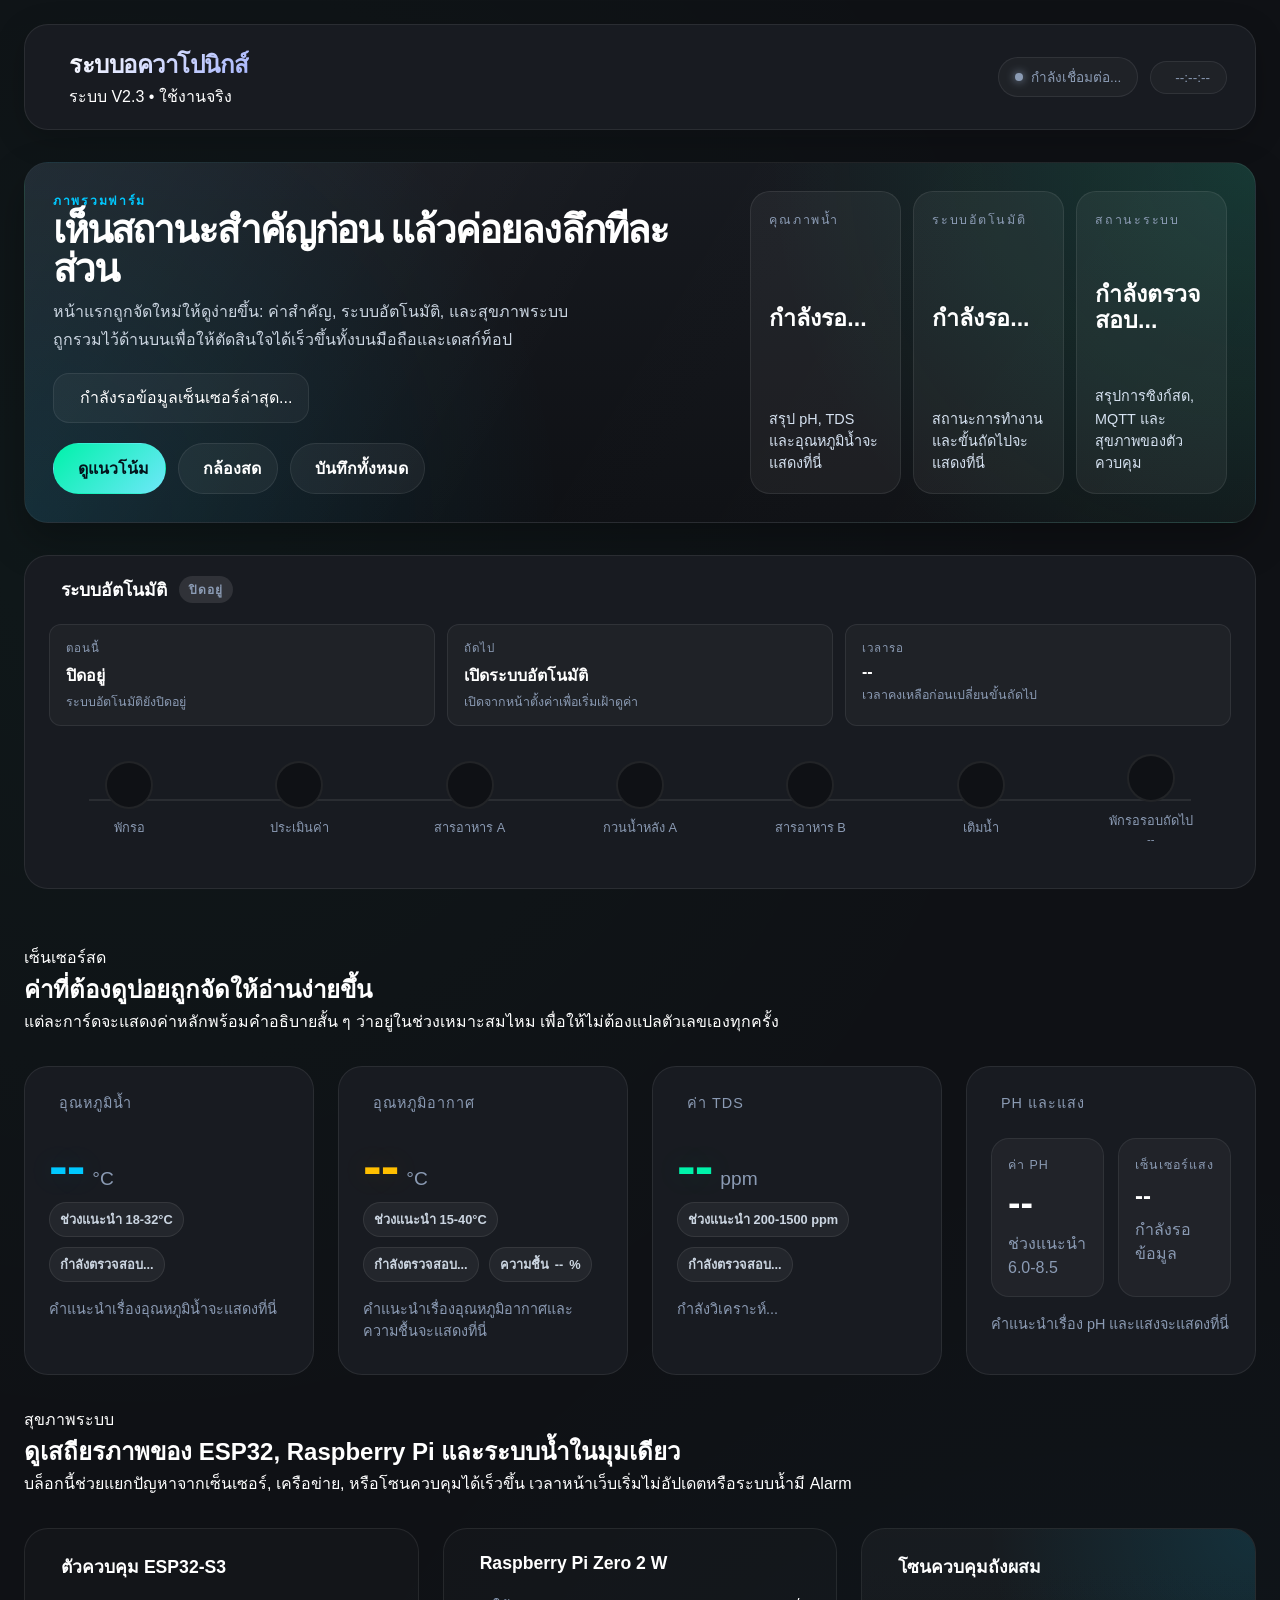
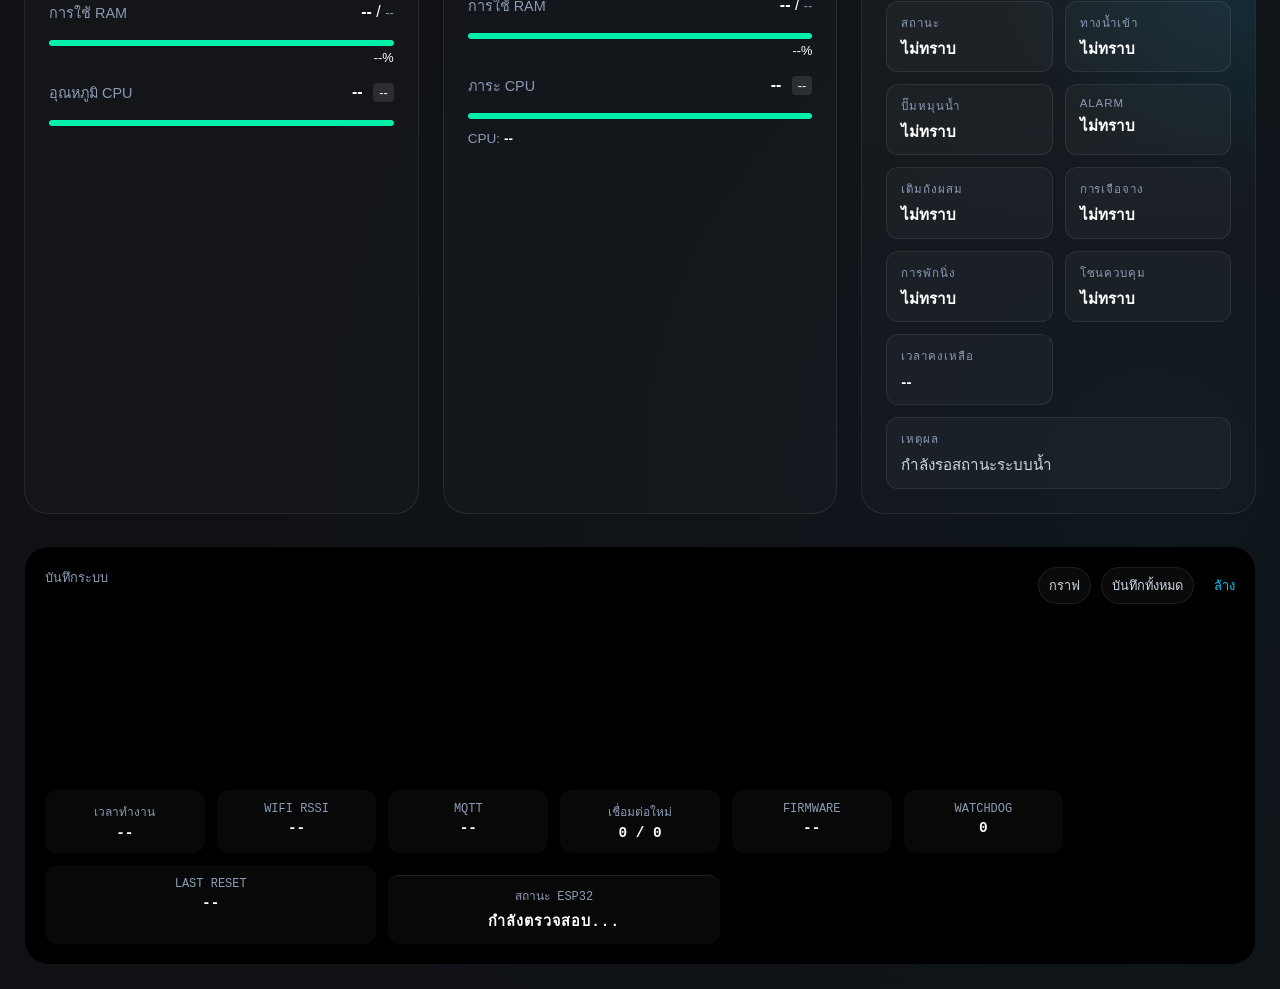
==== commit 63c519bf: "feat: Enhance water system management and UI updates - Added a new step for mixing water after dosin" ====
--- a/pi_server/index.html
+++ b/pi_server/index.html
@@ -1111,6 +1111,11 @@
             <div class="step-icon"><i class="fa-solid fa-flask-vial"></i></div>
             <div class="step-label">สารอาหาร A</div>
           </div>
+
+          <div class="step-node" id="step-id-mix-a">
+            <div class="step-icon"><i class="fa-solid fa-arrows-rotate"></i></div>
+            <div class="step-label">กวนน้ำหลัง A</div>
+          </div>
           
           <!-- Step 3: Dosing B -->
           <div class="step-node" id="step-id-dose-b">
@@ -1452,6 +1457,7 @@
           IDLE: "พักรอ / เฝ้าดูค่า",
           EVALUATING: "กำลังประเมินค่า",
           DOSING_A: "กำลังจ่ายสารอาหาร A",
+          MIXING_AFTER_A: "กำลังกวนน้ำหลังจ่าย A",
           DOSING_B: "กำลังจ่ายสารอาหาร B",
           WATER_FILL: "กำลังเติมน้ำ",
           COOLDOWN: "พักรอรอบถัดไป",
@@ -1499,11 +1505,25 @@
       }
 
       function formatHoldMs(ms) {
-        const totalSeconds = Math.max(0, Math.round((ms || 0) / 1000));
-        if (totalSeconds < 60) return `${totalSeconds} วินาที`;
-        const minutes = Math.floor(totalSeconds / 60);
+        if (ms === null || ms === undefined || Number.isNaN(Number(ms))) {
+          return '--';
+        }
+
+        const totalSeconds = Math.max(0, Math.round(Number(ms) / 1000));
+        if (totalSeconds <= 0) return '0 วินาที';
+
+        const days = Math.floor(totalSeconds / 86400);
+        const hours = Math.floor((totalSeconds % 86400) / 3600);
+        const minutes = Math.floor((totalSeconds % 3600) / 60);
         const seconds = totalSeconds % 60;
-        return seconds > 0 ? `${minutes} นาที ${seconds} วินาที` : `${minutes} นาที`;
+        const parts = [];
+
+        if (days > 0) parts.push(`${days} วัน`);
+        if (hours > 0 && parts.length < 2) parts.push(`${hours} ชั่วโมง`);
+        if (minutes > 0 && parts.length < 2) parts.push(`${minutes} นาที`);
+        if (seconds > 0 && parts.length < 2) parts.push(`${seconds} วินาที`);
+
+        return parts.length > 0 ? parts.join(' ') : '0 วินาที';
       }
 
       function addLog(type, message) {
@@ -1786,7 +1806,7 @@
         document.getElementById("waterZoneMixRefill").textContent = formatWaterBool(data.mix_tank_refill_output, "ทำงาน", "พัก");
         document.getElementById("waterZoneDilution").textContent = formatWaterBool(data.water_dilution_active, "กำลังทำงาน", "ไม่มี");
         document.getElementById("waterZoneSettling").textContent = formatWaterBool(data.mix_tank_settling_active, "กำลังพักนิ่ง", "นิ่งแล้ว");
-        setToneText("waterZoneControl", formatWaterBool(data.mix_tank_control_zone, "นิ่งแล้ว", "ยังไม่นิ่ง"), data.mix_tank_control_zone ? "good" : "warn");
+        setToneText("waterZoneControl", formatWaterBool(data.mix_tank_control_zone, "พร้อมควบคุม", "ยังไม่พร้อม"), data.mix_tank_control_zone ? "good" : "warn");
         document.getElementById("waterZoneHold").textContent = formatHoldMs(data.dilution_hold_remaining_ms);
         document.getElementById("waterZoneReason").textContent = data.water_reason || "กำลังรอสถานะระบบน้ำ";
       }
@@ -1827,12 +1847,13 @@
           IDLE: "step-id-idle",
           EVALUATING: "step-id-eval",
           DOSING_A: "step-id-dose-a",
+          MIXING_AFTER_A: "step-id-mix-a",
           DOSING_B: "step-id-dose-b",
           WATER_FILL: "step-id-water",
           COOLDOWN: "step-id-cooldown"
         };
 
-        const allSteps = ["step-id-idle", "step-id-eval", "step-id-dose-a", "step-id-dose-b", "step-id-water", "step-id-cooldown"];
+        const allSteps = ["step-id-idle", "step-id-eval", "step-id-dose-a", "step-id-mix-a", "step-id-dose-b", "step-id-water", "step-id-cooldown"];
         allSteps.forEach(id => {
           const node = document.getElementById(id);
           if (node) node.className = "step-node";
@@ -1909,6 +1930,22 @@
           return;
         }
 
+        if (state === "DISABLED") {
+          setAutomationHero("neutral", "กำลังเริ่มระบบ", reason || "ตัวควบคุมเปิดใช้งานแล้วและกำลังเข้าสู่รอบเฝ้าดูค่าครั้งแรก");
+          badge.className = "workflow-status-badge ws-idle";
+          badge.textContent = "กำลังเริ่ม";
+          markSteps([], null);
+          setSummary(
+            "กำลังเริ่มระบบ",
+            "ตัวควบคุมเพิ่งถูกเปิดใช้งานและกำลังเปลี่ยนไปโหมดเฝ้าดูค่า",
+            prettifyWorkflowState(nextState),
+            "ขั้นถัดไปคือเข้าสู่โหมดพักรอ / เฝ้าดูค่าตามปกติ",
+            "--",
+            "รอ loop ถัดไปของตัวควบคุม"
+          );
+          return;
+        }
+
         if (state === "IDLE") {
           setAutomationHero("good", "กำลังเฝ้าดู", `ถัดไป: ${prettifyWorkflowState(nextState)}${timeLeft > 0 ? ` ในอีก ${formatEta(timeLeft)}` : ""}`);
           badge.className = "workflow-status-badge ws-idle";
@@ -1953,19 +1990,31 @@
               "กำลังจ่ายสารอาหาร A",
               "Pump A กำลังทำงานเพื่อดันค่า TDS เข้าใกล้เป้าหมาย",
               prettifyWorkflowState(nextState),
-              "หลังสารอาหาร A จบ ระบบจะทำต่อด้วยสารอาหาร B",
+              "หลังสารอาหาร A จบ ระบบจะเข้าสู่ช่วงกวนน้ำก่อนจ่ายสารอาหาร B",
+              formatEta(timeLeft),
+              "เวลาคงเหลือก่อนเปลี่ยนไปช่วงกวนน้ำหลัง A"
+            );
+            break;
+
+          case "MIXING_AFTER_A":
+            markSteps([stepMap.IDLE, stepMap.EVALUATING, stepMap.DOSING_A], stepMap.MIXING_AFTER_A);
+            setSummary(
+              "กำลังกวนน้ำหลังจ่าย A",
+              "ระบบกำลังรอให้สารอาหาร A กระจายตัวก่อนเริ่มสารอาหาร B",
+              prettifyWorkflowState(nextState),
+              "เมื่อช่วงกวนน้ำจบ ระบบจะเริ่มจ่ายสารอาหาร B",
               formatEta(timeLeft),
               "เวลาคงเหลือก่อนเปลี่ยนไปจ่ายสารอาหาร B"
             );
             break;
 
           case "DOSING_B":
-            markSteps([stepMap.IDLE, stepMap.EVALUATING, stepMap.DOSING_A], stepMap.DOSING_B);
+            markSteps([stepMap.IDLE, stepMap.EVALUATING, stepMap.DOSING_A, stepMap.MIXING_AFTER_A], stepMap.DOSING_B);
             setSummary(
               "กำลังจ่ายสารอาหาร B",
               "Pump B กำลังทำงานเพื่อจบรอบการจ่ายสารอาหาร",
               prettifyWorkflowState(nextState),
-              "หลังจบรอบนี้ระบบจะรอให้สารอาหารกระจายตัว",
+              "หลังจบรอบนี้ระบบจะเข้าสู่ช่วงพักรอรอบถัดไป",
               formatEta(timeLeft),
               "เวลาคงเหลือก่อนเข้าสู่ช่วงพักรอ"
             );
@@ -1984,14 +2033,14 @@
             break;
 
           case "COOLDOWN":
-            markSteps([stepMap.IDLE, stepMap.EVALUATING, stepMap.DOSING_A, stepMap.DOSING_B], stepMap.COOLDOWN);
+            markSteps([stepMap.IDLE, stepMap.EVALUATING, stepMap.DOSING_A, stepMap.MIXING_AFTER_A, stepMap.DOSING_B], stepMap.COOLDOWN);
             setSummary(
               "พักรอรอบถัดไป",
               "กำลังรอให้สารอาหารกระจายตัวก่อนประเมินรอบถัดไป",
               prettifyWorkflowState(nextState),
-              "เมื่อช่วงพักรอจบ ตัวควบคุมจะกลับไปเฝ้าดูค่าตามปกติ",
+              "เมื่อช่วงพักรอจบ ตัวควบคุมจะกลับไปประเมินค่าอีกครั้ง",
               formatEta(timeLeft),
-              "เวลาคงเหลือก่อนกลับไปเฝ้าดูค่าต่อ"
+              "เวลาคงเหลือก่อนกลับไปประเมินค่าอีกครั้ง"
             );
             document.getElementById("wfCooldownTime").textContent = formatEta(timeLeft);
             break;
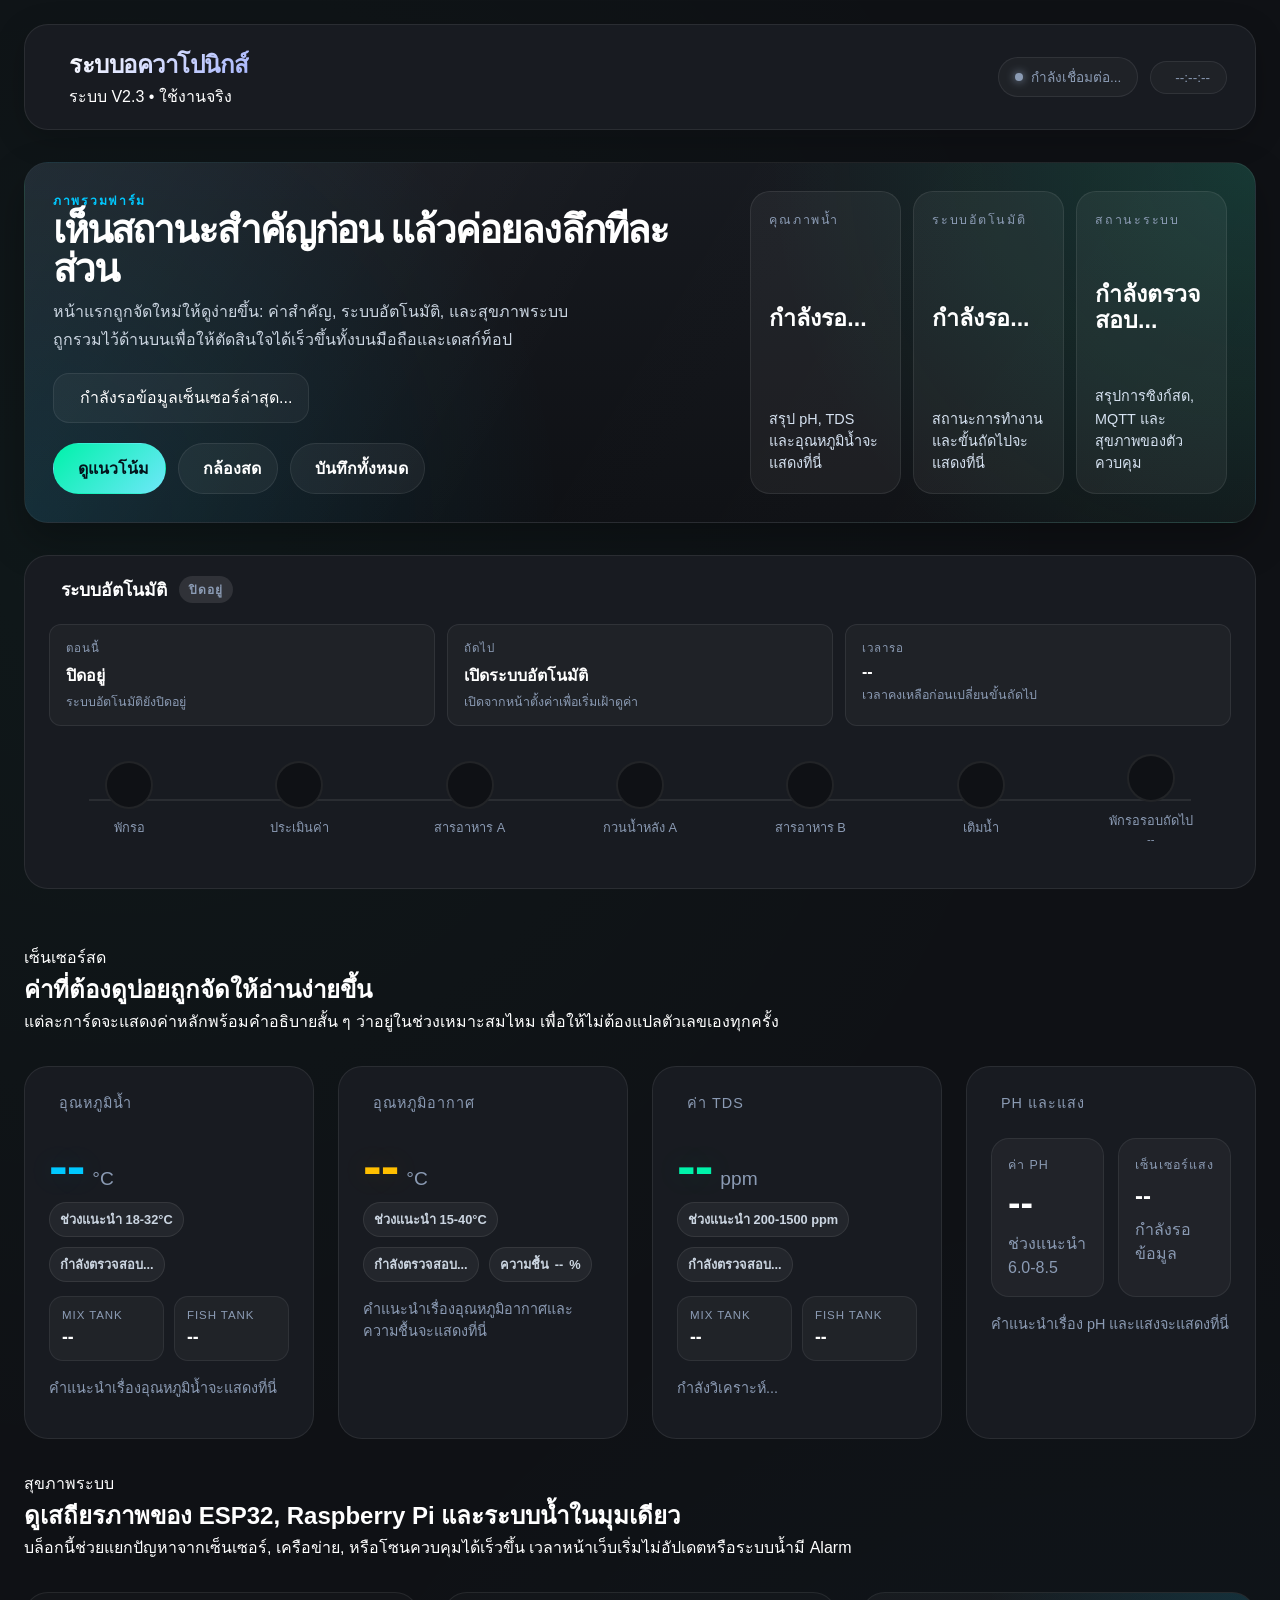
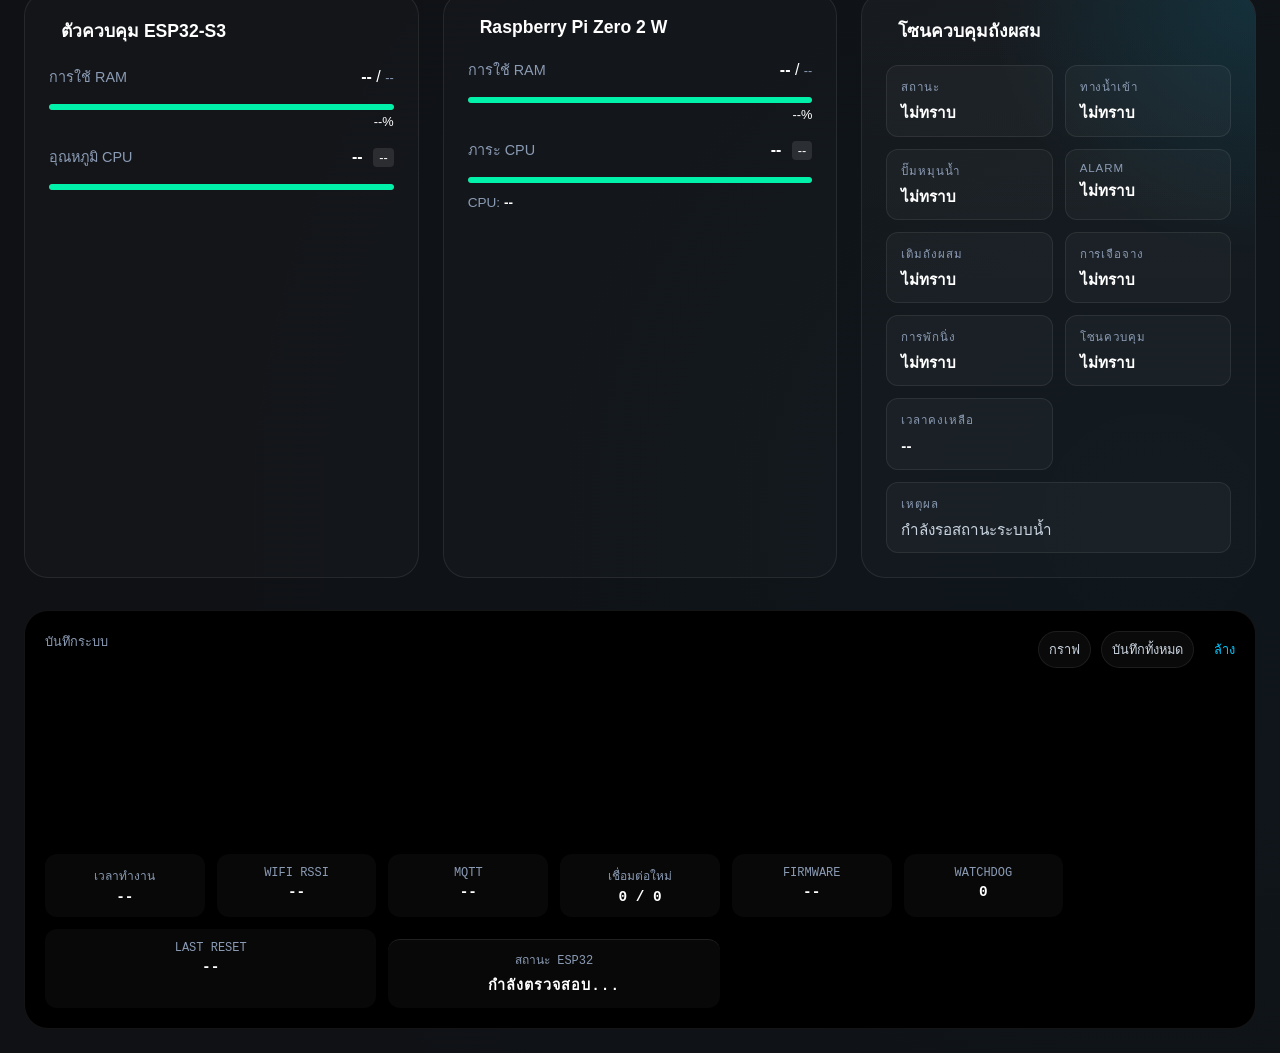
==== commit efa9f702: "feat: Enhance fish tank monitoring with new temperature and TDS channels - Added support for separat" ====
--- a/pi_server/index.html
+++ b/pi_server/index.html
@@ -548,6 +548,33 @@
         color: var(--text-muted);
         line-height: 1.5;
         min-height: 2.2em;
+      }
+
+      .compare-grid {
+        display: grid;
+        grid-template-columns: repeat(2, minmax(0, 1fr));
+        gap: 10px;
+        margin-top: 14px;
+      }
+
+      .compare-tile {
+        padding: 12px;
+        border-radius: 14px;
+        background: rgba(255,255,255,0.035);
+        border: 1px solid rgba(255,255,255,0.07);
+      }
+
+      .compare-label {
+        font-size: 0.72rem;
+        letter-spacing: 0.08em;
+        text-transform: uppercase;
+        color: var(--text-muted);
+        margin-bottom: 6px;
+      }
+
+      .compare-value {
+        font-size: 1.1rem;
+        font-weight: 700;
       }
 
       /* Specific Card Colors */
@@ -1164,6 +1191,16 @@
             <div class="range-chip">ช่วงแนะนำ 18-32°C</div>
             <div class="range-chip" id="waterRangeState" data-tone="neutral">กำลังตรวจสอบ...</div>
           </div>
+          <div class="compare-grid">
+            <div class="compare-tile">
+              <div class="compare-label">Mix Tank</div>
+              <div class="compare-value" id="waterTempMix">--</div>
+            </div>
+            <div class="compare-tile">
+              <div class="compare-label">Fish Tank</div>
+              <div class="compare-value" id="waterTempFish">--</div>
+            </div>
+          </div>
           <div class="sensor-hint" id="waterHint" data-tone="neutral">คำแนะนำเรื่องอุณหภูมิน้ำจะแสดงที่นี่</div>
         </div>
 
@@ -1198,6 +1235,16 @@
           <div class="range-row">
             <div class="range-chip">ช่วงแนะนำ 200-1500 ppm</div>
             <div class="range-chip" id="tdsRangeState" data-tone="neutral">กำลังตรวจสอบ...</div>
+          </div>
+          <div class="compare-grid">
+            <div class="compare-tile">
+              <div class="compare-label">Mix Tank</div>
+              <div class="compare-value" id="tdsMix">--</div>
+            </div>
+            <div class="compare-tile">
+              <div class="compare-label">Fish Tank</div>
+              <div class="compare-value" id="tdsFish">--</div>
+            </div>
           </div>
           <div class="sensor-hint" id="tdsQuality" data-tone="neutral">กำลังวิเคราะห์...</div>
         </div>
@@ -1758,16 +1805,25 @@
       }
 
       function updateSensors(data) {
-        document.getElementById("waterTemp").innerText = data.water_temp != null ? data.water_temp.toFixed(1) : "--";
+        const waterMix = data.water_temp_mix ?? data.water_temp;
+        const waterFish = data.water_temp_fish;
+        const tdsMix = data.tds_mix ?? data.tds;
+        const tdsFish = data.tds_fish;
+
+        document.getElementById("waterTemp").innerText = waterMix != null ? waterMix.toFixed(1) : "--";
+        document.getElementById("waterTempMix").innerText = waterMix != null ? waterMix.toFixed(1) + " °C" : "--";
+        document.getElementById("waterTempFish").innerText = waterFish != null ? waterFish.toFixed(1) + " °C" : "--";
         document.getElementById("airTemp").innerText = data.air_temp != null ? data.air_temp.toFixed(1) : "--";
         document.getElementById("humidity").innerText = data.humidity != null ? data.humidity.toFixed(1) : "--";
-        document.getElementById("tds").innerText = data.tds != null ? data.tds.toFixed(0) : "--";
+        document.getElementById("tds").innerText = tdsMix != null ? tdsMix.toFixed(0) : "--";
+        document.getElementById("tdsMix").innerText = tdsMix != null ? tdsMix.toFixed(0) + " ppm" : "--";
+        document.getElementById("tdsFish").innerText = tdsFish != null ? tdsFish.toFixed(0) + " ppm" : "--";
         document.getElementById("ph").innerText = data.ph != null ? data.ph.toFixed(2) : "--";
         document.getElementById("light").innerText = data.light != null ? data.light.toFixed(0) + " lux" : "--";
 
-        const waterEval = evaluateThreshold("water_temp", data.water_temp);
+        const waterEval = evaluateThreshold("water_temp", waterMix);
         const airEval = evaluateThreshold("air_temp", data.air_temp);
-        const tdsEval = evaluateThreshold("tds", data.tds);
+        const tdsEval = evaluateThreshold("tds", tdsMix);
         const phEval = evaluateThreshold("ph", data.ph);
 
         setToneText("waterRangeState", waterEval.short, waterEval.tone);
@@ -1775,7 +1831,8 @@
         setToneText("airRangeState", airEval.short, airEval.tone);
         setToneText("airHint", `${airEval.detail} · ความชื้น ${data.humidity != null ? data.humidity.toFixed(1) + "%" : "--"}`, airEval.tone);
         setToneText("tdsRangeState", tdsEval.short, tdsEval.tone);
-        setToneText("tdsQuality", `${getTdsQuality(data.tds)} · ${tdsEval.detail}`, tdsEval.tone);
+        const fishText = tdsFish != null ? ` · Fish ${tdsFish.toFixed(0)} ppm` : "";
+        setToneText("tdsQuality", `${getTdsQuality(tdsMix)} · ${tdsEval.detail}${fishText}`, tdsEval.tone);
         setToneText("phState", phEval.short, phEval.tone);
         setToneText("lightState", data.light == null ? "กำลังรอข้อมูล" : (data.light_state ? "โหมดกลางวัน" : "โหมดกลางคืน"), data.light == null ? "neutral" : "good");
         setToneText("phHint", `${phEval.detail} · โหมดแสง: ${data.light_state ? "กลางวัน" : "กลางคืน"}`, phEval.tone);
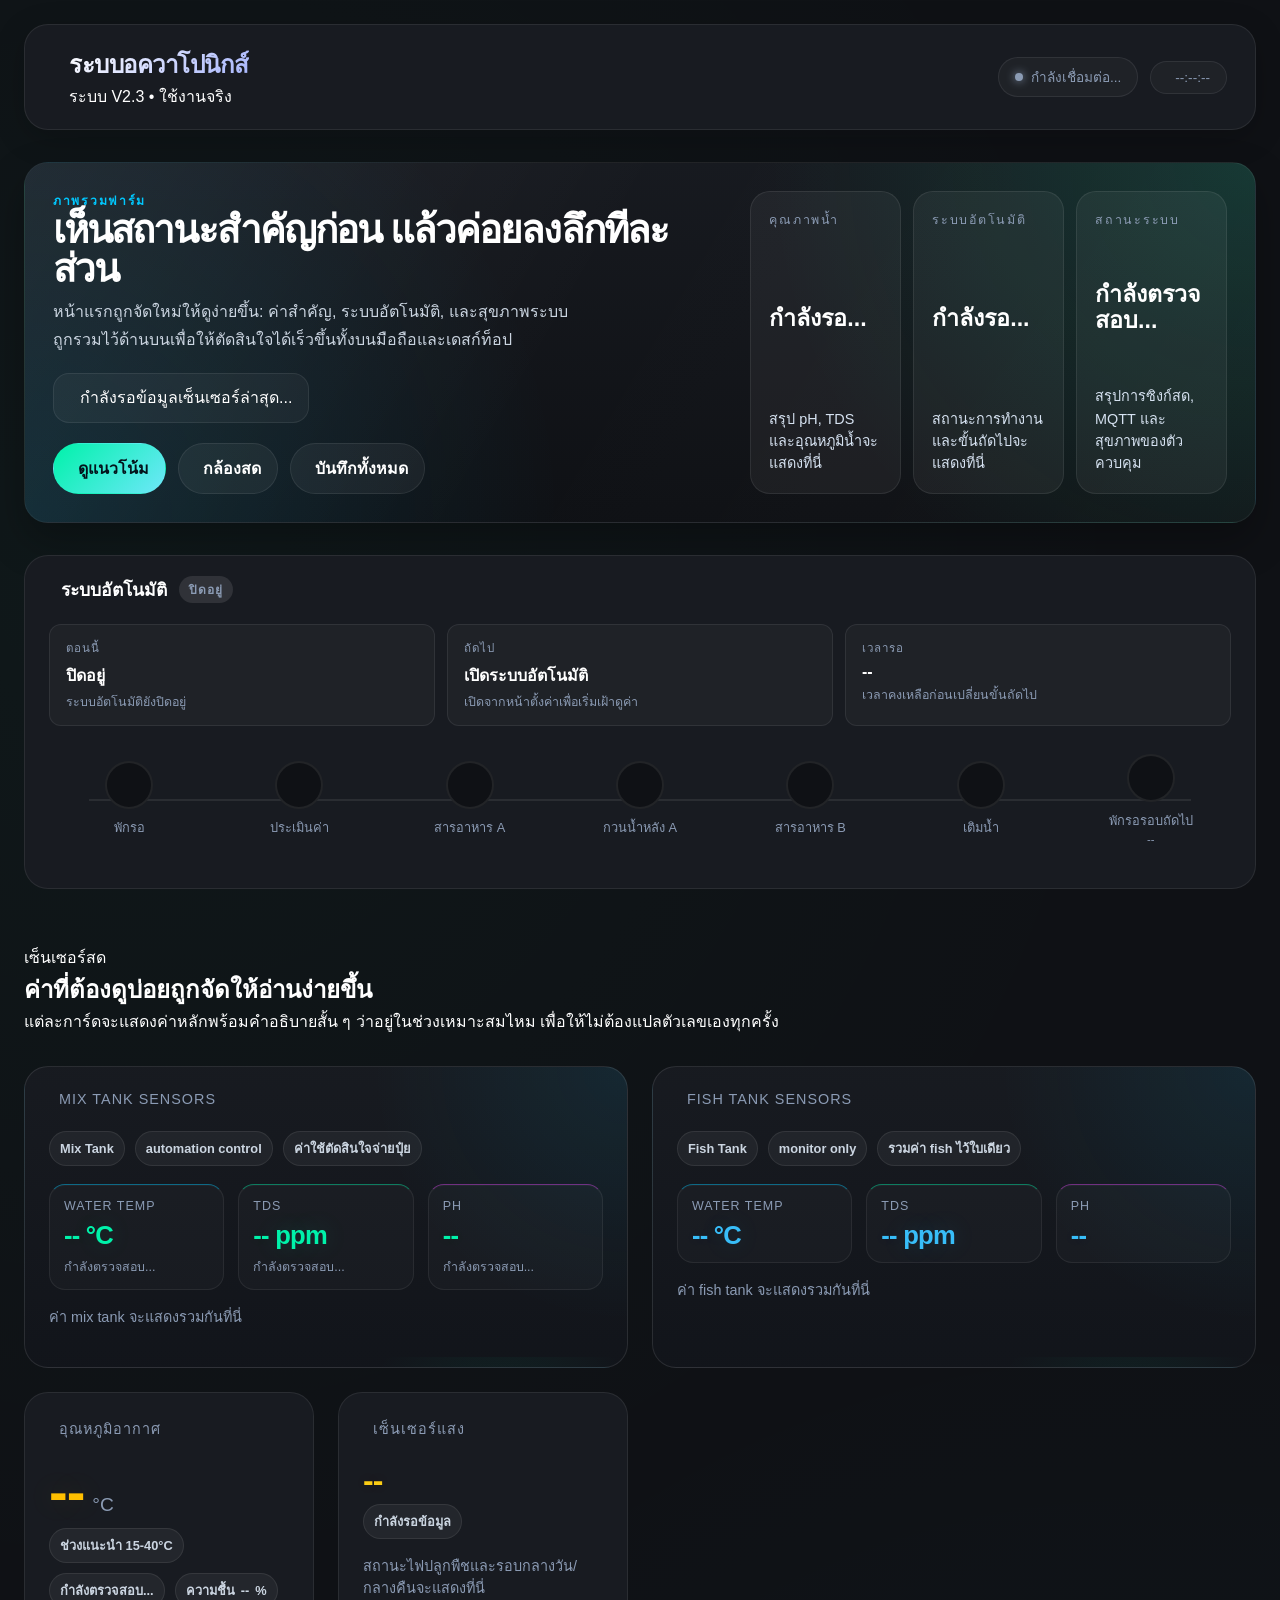
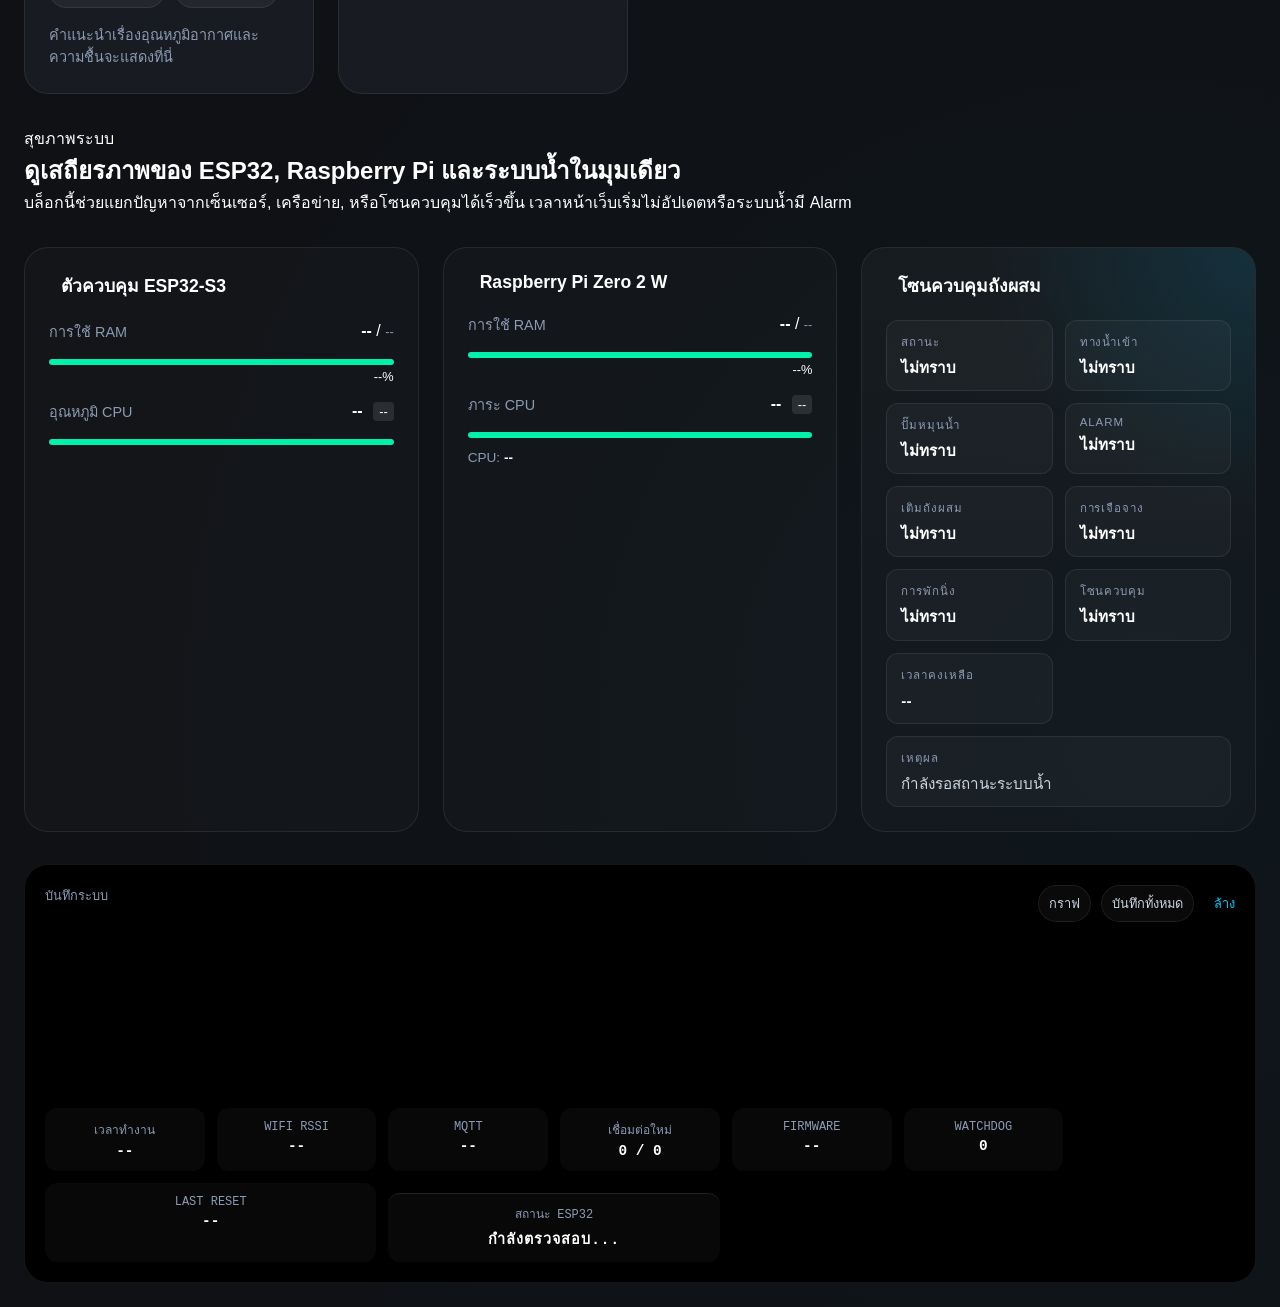
==== commit 1b35e63e: "feat: Enhance aquaponics system with multi-channel sensor support and UI improvements - Added new ad" ====
--- a/pi_server/index.html
+++ b/pi_server/index.html
@@ -518,11 +518,54 @@
         gap: 14px;
       }
 
+      .tank-sensor-grid,
+      .fish-sensor-grid {
+        display: grid;
+        grid-template-columns: repeat(3, minmax(0, 1fr));
+        gap: 14px;
+        margin-top: 18px;
+      }
+
+      .tank-sensors {
+        position: relative;
+        overflow: hidden;
+        grid-column: span 2;
+        background:
+          radial-gradient(circle at top right, rgba(0, 200, 255, 0.08), transparent 38%),
+          linear-gradient(180deg, rgba(24, 27, 33, 0.98), rgba(18, 21, 27, 0.98));
+        border-color: rgba(255,255,255,0.1);
+      }
+
+      .tank-sensors::after {
+        content: "";
+        position: absolute;
+        inset: auto -10% -50% 48%;
+        height: 160px;
+        border-radius: 999px;
+        background: radial-gradient(circle, rgba(0, 242, 170, 0.08), transparent 70%);
+        pointer-events: none;
+      }
+
       .measure-tile {
-        padding: 16px;
-        border-radius: 18px;
-        background: rgba(255,255,255,0.04);
+        position: relative;
+        z-index: 1;
+        padding: 14px 14px 13px;
+        border-radius: 16px;
+        background: rgba(255,255,255,0.025);
         border: 1px solid rgba(255,255,255,0.07);
+        box-shadow: inset 0 1px 0 rgba(255,255,255,0.03);
+      }
+
+      .measure-tile.water-tile {
+        border-top-color: rgba(0, 200, 255, 0.45);
+      }
+
+      .measure-tile.tds-tile {
+        border-top-color: rgba(0, 242, 170, 0.45);
+      }
+
+      .measure-tile.ph-tile {
+        border-top-color: rgba(217, 70, 239, 0.45);
       }
 
       .measure-label {
@@ -540,14 +583,17 @@
       }
 
       .measure-value.compact {
-        font-size: 1.5rem;
+        font-size: clamp(1.35rem, 2vw, 1.85rem);
+        white-space: nowrap;
+        letter-spacing: -0.03em;
       }
 
       .measure-note {
-        margin-top: 10px;
+        margin-top: 9px;
         color: var(--text-muted);
-        line-height: 1.5;
-        min-height: 2.2em;
+        line-height: 1.45;
+        min-height: 1.4em;
+        font-size: 0.78rem;
       }
 
       .compare-grid {
@@ -582,6 +628,9 @@
       .card.air .val-main { color: var(--warning); text-shadow: 0 0 30px rgba(255, 191, 0, 0.2); }
       .card.tds .val-main { color: var(--primary); text-shadow: 0 0 30px rgba(0, 242, 170, 0.2); }
       .card.ph .val-main { color: #d946ef; text-shadow: 0 0 30px rgba(217, 70, 239, 0.2); }
+      .card.light .val-main { color: #facc15; text-shadow: 0 0 30px rgba(250, 204, 21, 0.2); font-size: 2rem; }
+      .card.mix-sensors .measure-value { color: #00f2aa; text-shadow: 0 0 24px rgba(0, 242, 170, 0.18); }
+      .card.fish-sensors .measure-value { color: #38bdf8; text-shadow: 0 0 24px rgba(56, 189, 248, 0.18); }
 
       /* === Health/System Section === */
       .system-section {
@@ -817,6 +866,9 @@
         .info-grid { grid-template-columns: repeat(2, 1fr); }
         .log-panel { padding: 14px; }
         .phlight-grid { grid-template-columns: 1fr; }
+        .tank-sensors { grid-column: auto; }
+        .tank-sensor-grid,
+        .fish-sensor-grid { grid-template-columns: 1fr; }
       }
 
       /* Disabled Sensor Badge */
@@ -1177,31 +1229,66 @@
 
       <div class="dashboard-grid">
         
-        <!-- Water Temp -->
-        <div class="card water" id="card-water">
+        <!-- Mix Tank Sensors -->
+        <div class="card tank-sensors mix-sensors" id="card-mix-sensors">
           <div class="card-header">
-            <div class="card-title"><i class="fa-solid fa-water"></i> อุณหภูมิน้ำ</div>
+            <div class="card-title"><i class="fa-solid fa-seedling"></i> Mix Tank Sensors</div>
             <i class="fa-solid fa-ellipsis" style="color: var(--text-muted)"></i>
           </div>
-          <div class="val-box">
-            <div class="val-main" id="waterTemp">--</div>
-            <div class="val-unit">°C</div>
-          </div>
           <div class="range-row">
-            <div class="range-chip">ช่วงแนะนำ 18-32°C</div>
-            <div class="range-chip" id="waterRangeState" data-tone="neutral">กำลังตรวจสอบ...</div>
-          </div>
-          <div class="compare-grid">
-            <div class="compare-tile">
-              <div class="compare-label">Mix Tank</div>
-              <div class="compare-value" id="waterTempMix">--</div>
-            </div>
-            <div class="compare-tile">
-              <div class="compare-label">Fish Tank</div>
-              <div class="compare-value" id="waterTempFish">--</div>
-            </div>
-          </div>
-          <div class="sensor-hint" id="waterHint" data-tone="neutral">คำแนะนำเรื่องอุณหภูมิน้ำจะแสดงที่นี่</div>
+            <div class="range-chip">Mix Tank</div>
+            <div class="range-chip">automation control</div>
+            <div class="range-chip">ค่าใช้ตัดสินใจจ่ายปุ๋ย</div>
+          </div>
+          <div class="tank-sensor-grid">
+            <div class="measure-tile water-tile">
+              <div class="measure-label">Water Temp</div>
+              <div class="measure-value compact"><span id="waterTempMix">--</span> °C</div>
+              <div class="measure-note" id="waterRangeState" data-tone="neutral">กำลังตรวจสอบ...</div>
+            </div>
+            <div class="measure-tile tds-tile">
+              <div class="measure-label">TDS</div>
+              <div class="measure-value compact"><span id="tdsMix">--</span> ppm</div>
+              <div class="measure-note" id="tdsRangeState" data-tone="neutral">กำลังตรวจสอบ...</div>
+            </div>
+            <div class="measure-tile ph-tile">
+              <div class="measure-label">pH</div>
+              <div class="measure-value compact"><span id="phMix">--</span></div>
+              <div class="measure-note" id="phState" data-tone="neutral">กำลังตรวจสอบ...</div>
+            </div>
+          </div>
+          <div class="sensor-hint" id="mixSensorsHint" data-tone="neutral">ค่า mix tank จะแสดงรวมกันที่นี่</div>
+          <div class="sensor-hint" id="waterHint" data-tone="neutral" style="display:none"></div>
+          <div class="sensor-hint" id="tdsQuality" data-tone="neutral" style="display:none"></div>
+          <div class="sensor-hint" id="phHint" data-tone="neutral" style="display:none"></div>
+        </div>
+
+        <!-- Fish Tank Sensors -->
+        <div class="card tank-sensors fish-sensors" id="card-fish-sensors">
+          <div class="card-header">
+            <div class="card-title"><i class="fa-solid fa-fish"></i> Fish Tank Sensors</div>
+            <i class="fa-solid fa-ellipsis" style="color: var(--text-muted)"></i>
+          </div>
+          <div class="range-row">
+            <div class="range-chip">Fish Tank</div>
+            <div class="range-chip">monitor only</div>
+            <div class="range-chip">รวมค่า fish ไว้ใบเดียว</div>
+          </div>
+          <div class="tank-sensor-grid">
+            <div class="measure-tile water-tile">
+              <div class="measure-label">Water Temp</div>
+              <div class="measure-value compact"><span id="waterTempFish">--</span> °C</div>
+            </div>
+            <div class="measure-tile tds-tile">
+              <div class="measure-label">TDS</div>
+              <div class="measure-value compact"><span id="tdsFish">--</span> ppm</div>
+            </div>
+            <div class="measure-tile ph-tile">
+              <div class="measure-label">pH</div>
+              <div class="measure-value compact"><span id="phFish">--</span></div>
+            </div>
+          </div>
+          <div class="sensor-hint" id="fishSensorsHint" data-tone="neutral">ค่า fish tank จะแสดงรวมกันที่นี่</div>
         </div>
 
         <!-- Air Temp -->
@@ -1222,52 +1309,19 @@
           <div class="sensor-hint" id="airHint" data-tone="neutral">คำแนะนำเรื่องอุณหภูมิอากาศและความชื้นจะแสดงที่นี่</div>
         </div>
 
-        <!-- TDS -->
-        <div class="card tds" id="card-tds">
+        <!-- Light -->
+        <div class="card light" id="card-light">
           <div class="card-header">
-            <div class="card-title"><i class="fa-solid fa-vial"></i> ค่า TDS</div>
+            <div class="card-title"><i class="fa-solid fa-sun"></i> เซ็นเซอร์แสง</div>
             <i class="fa-solid fa-ellipsis" style="color: var(--text-muted)"></i>
           </div>
           <div class="val-box">
-            <div class="val-main" id="tds">--</div>
-            <div class="val-unit">ppm</div>
+            <div class="val-main" id="light">--</div>
           </div>
           <div class="range-row">
-            <div class="range-chip">ช่วงแนะนำ 200-1500 ppm</div>
-            <div class="range-chip" id="tdsRangeState" data-tone="neutral">กำลังตรวจสอบ...</div>
-          </div>
-          <div class="compare-grid">
-            <div class="compare-tile">
-              <div class="compare-label">Mix Tank</div>
-              <div class="compare-value" id="tdsMix">--</div>
-            </div>
-            <div class="compare-tile">
-              <div class="compare-label">Fish Tank</div>
-              <div class="compare-value" id="tdsFish">--</div>
-            </div>
-          </div>
-          <div class="sensor-hint" id="tdsQuality" data-tone="neutral">กำลังวิเคราะห์...</div>
-        </div>
-
-        <!-- pH & Light (Combined for balance) -->
-        <div class="card ph" id="card-phlight">
-            <div class="card-header">
-              <div class="card-title"><i class="fa-solid fa-flask"></i> pH และแสง</div>
-              <i class="fa-solid fa-ellipsis" style="color: var(--text-muted)"></i>
-            </div>
-          <div class="phlight-grid">
-            <div class="measure-tile">
-               <div class="measure-label">ค่า pH</div>
-               <div class="measure-value" id="ph">--</div>
-               <div class="measure-note" id="phState" data-tone="neutral">ช่วงแนะนำ 6.0-8.5</div>
-            </div>
-            <div class="measure-tile">
-              <div class="measure-label">เซ็นเซอร์แสง</div>
-              <div class="measure-value compact" id="light">--</div>
-              <div class="measure-note" id="lightState" data-tone="neutral">กำลังรอข้อมูล</div>
-            </div>
-          </div>
-          <div class="sensor-hint" id="phHint" data-tone="neutral">คำแนะนำเรื่อง pH และแสงจะแสดงที่นี่</div>
+            <div class="range-chip" id="lightState" data-tone="neutral">กำลังรอข้อมูล</div>
+          </div>
+          <div class="sensor-hint" id="lightHint" data-tone="neutral">สถานะไฟปลูกพืชและรอบกลางวัน/กลางคืนจะแสดงที่นี่</div>
         </div>
 
       </div>
@@ -1603,6 +1657,11 @@
         element.dataset.tone = tone;
       }
 
+      function setText(id, text) {
+        const element = document.getElementById(id);
+        if (element) element.textContent = text;
+      }
+
       function setHeroCard(cardId, valueId, subId, tone, value, sub) {
         const card = document.getElementById(cardId);
         if (card) card.dataset.tone = tone;
@@ -1809,33 +1868,61 @@
         const waterFish = data.water_temp_fish;
         const tdsMix = data.tds_mix ?? data.tds;
         const tdsFish = data.tds_fish;
-
-        document.getElementById("waterTemp").innerText = waterMix != null ? waterMix.toFixed(1) : "--";
-        document.getElementById("waterTempMix").innerText = waterMix != null ? waterMix.toFixed(1) + " °C" : "--";
-        document.getElementById("waterTempFish").innerText = waterFish != null ? waterFish.toFixed(1) + " °C" : "--";
-        document.getElementById("airTemp").innerText = data.air_temp != null ? data.air_temp.toFixed(1) : "--";
-        document.getElementById("humidity").innerText = data.humidity != null ? data.humidity.toFixed(1) : "--";
-        document.getElementById("tds").innerText = tdsMix != null ? tdsMix.toFixed(0) : "--";
-        document.getElementById("tdsMix").innerText = tdsMix != null ? tdsMix.toFixed(0) + " ppm" : "--";
-        document.getElementById("tdsFish").innerText = tdsFish != null ? tdsFish.toFixed(0) + " ppm" : "--";
-        document.getElementById("ph").innerText = data.ph != null ? data.ph.toFixed(2) : "--";
-        document.getElementById("light").innerText = data.light != null ? data.light.toFixed(0) + " lux" : "--";
+        const phMix = data.ph_mix ?? data.ph;
+        const phFish = data.ph_fish;
+
+        setText("waterTempMix", waterMix != null ? waterMix.toFixed(1) : "--");
+        setText("waterTempFish", waterFish != null ? waterFish.toFixed(1) : "--");
+        setText("airTemp", data.air_temp != null ? data.air_temp.toFixed(1) : "--");
+        setText("humidity", data.humidity != null ? data.humidity.toFixed(1) : "--");
+        setText("tdsMix", tdsMix != null ? tdsMix.toFixed(0) : "--");
+        setText("tdsFish", tdsFish != null ? tdsFish.toFixed(0) : "--");
+        setText("phMix", phMix != null ? phMix.toFixed(2) : "--");
+        setText("phFish", phFish != null ? phFish.toFixed(2) : "--");
+        setText("light", data.light != null ? data.light.toFixed(0) + " lux" : "--");
 
         const waterEval = evaluateThreshold("water_temp", waterMix);
         const airEval = evaluateThreshold("air_temp", data.air_temp);
         const tdsEval = evaluateThreshold("tds", tdsMix);
-        const phEval = evaluateThreshold("ph", data.ph);
+        const phEval = evaluateThreshold("ph", phMix);
 
         setToneText("waterRangeState", waterEval.short, waterEval.tone);
         setToneText("waterHint", waterEval.detail, waterEval.tone);
         setToneText("airRangeState", airEval.short, airEval.tone);
         setToneText("airHint", `${airEval.detail} · ความชื้น ${data.humidity != null ? data.humidity.toFixed(1) + "%" : "--"}`, airEval.tone);
         setToneText("tdsRangeState", tdsEval.short, tdsEval.tone);
-        const fishText = tdsFish != null ? ` · Fish ${tdsFish.toFixed(0)} ppm` : "";
-        setToneText("tdsQuality", `${getTdsQuality(tdsMix)} · ${tdsEval.detail}${fishText}`, tdsEval.tone);
+        setToneText("tdsQuality", `${getTdsQuality(tdsMix)} · ${tdsEval.detail}`, tdsEval.tone);
         setToneText("phState", phEval.short, phEval.tone);
         setToneText("lightState", data.light == null ? "กำลังรอข้อมูล" : (data.light_state ? "โหมดกลางวัน" : "โหมดกลางคืน"), data.light == null ? "neutral" : "good");
-        setToneText("phHint", `${phEval.detail} · โหมดแสง: ${data.light_state ? "กลางวัน" : "กลางคืน"}`, phEval.tone);
+        setToneText("phHint", phEval.detail, phEval.tone);
+        const mixAvailable = waterMix != null || tdsMix != null || phMix != null;
+        const mixSummary = [
+          waterMix != null ? `Temp ${waterMix.toFixed(1)}°C` : "Temp --",
+          tdsMix != null ? `TDS ${tdsMix.toFixed(0)} ppm` : "TDS --",
+          phMix != null ? `pH ${phMix.toFixed(2)}` : "pH --"
+        ].join(" · ");
+        const mixTone = [waterEval, tdsEval, phEval].some((item) => item.tone === "danger")
+          ? "danger"
+          : [waterEval, tdsEval, phEval].some((item) => item.tone === "warn")
+            ? "warn"
+            : (mixAvailable ? "good" : "neutral");
+        setToneText(
+          "mixSensorsHint",
+          mixAvailable ? `${mixSummary} · ใช้เป็นค่าหลักสำหรับ automation` : "ยังไม่ได้รับค่าเซ็นเซอร์จาก mix tank",
+          mixTone
+        );
+        const fishAvailable = waterFish != null || tdsFish != null || phFish != null;
+        const fishSummary = [
+          waterFish != null ? `Temp ${waterFish.toFixed(1)}°C` : "Temp --",
+          tdsFish != null ? `TDS ${tdsFish.toFixed(0)} ppm` : "TDS --",
+          phFish != null ? `pH ${phFish.toFixed(2)}` : "pH --"
+        ].join(" · ");
+        setToneText(
+          "fishSensorsHint",
+          fishAvailable ? `${fishSummary} · monitor only ไม่ใช้คุม automation` : "ยังไม่ได้รับค่าเซ็นเซอร์จาก fish tank",
+          fishAvailable ? "good" : "neutral"
+        );
+        setToneText("lightHint", data.light == null ? "ยังไม่ได้รับค่าแสงจากอุปกรณ์" : `โหมดแสง: ${data.light_state ? "กลางวัน" : "กลางคืน"}`, data.light == null ? "neutral" : "good");
 
         const attentionMessages = [];
         if (data.water_alarm) attentionMessages.push("ระบบน้ำมี Alarm อยู่ ตรวจดูโซนควบคุมและล้าง Alarm ได้เมื่อสาเหตุถูกแก้แล้ว");
@@ -2125,11 +2212,12 @@
             else card.classList.remove("sensor-disabled");
           }
         };
-        toggleCard("card-water", sensorConfig.water);
+        const mixSensorsEnabled = sensorConfig.water !== false || sensorConfig.tds !== false || sensorConfig.ph !== false;
+        toggleCard("card-mix-sensors", mixSensorsEnabled);
         toggleCard("card-air", sensorConfig.air);
-        toggleCard("card-tds", sensorConfig.tds);
-        const phLightEnabled = (sensorConfig.ph !== false) && (sensorConfig.light !== false);
-        toggleCard("card-phlight", phLightEnabled);
+        const fishSensorsEnabled = sensorConfig.water !== false || sensorConfig.tds !== false || sensorConfig.ph !== false;
+        toggleCard("card-fish-sensors", fishSensorsEnabled);
+        toggleCard("card-light", sensorConfig.light);
       }
 
       function updateHealth(data) {
